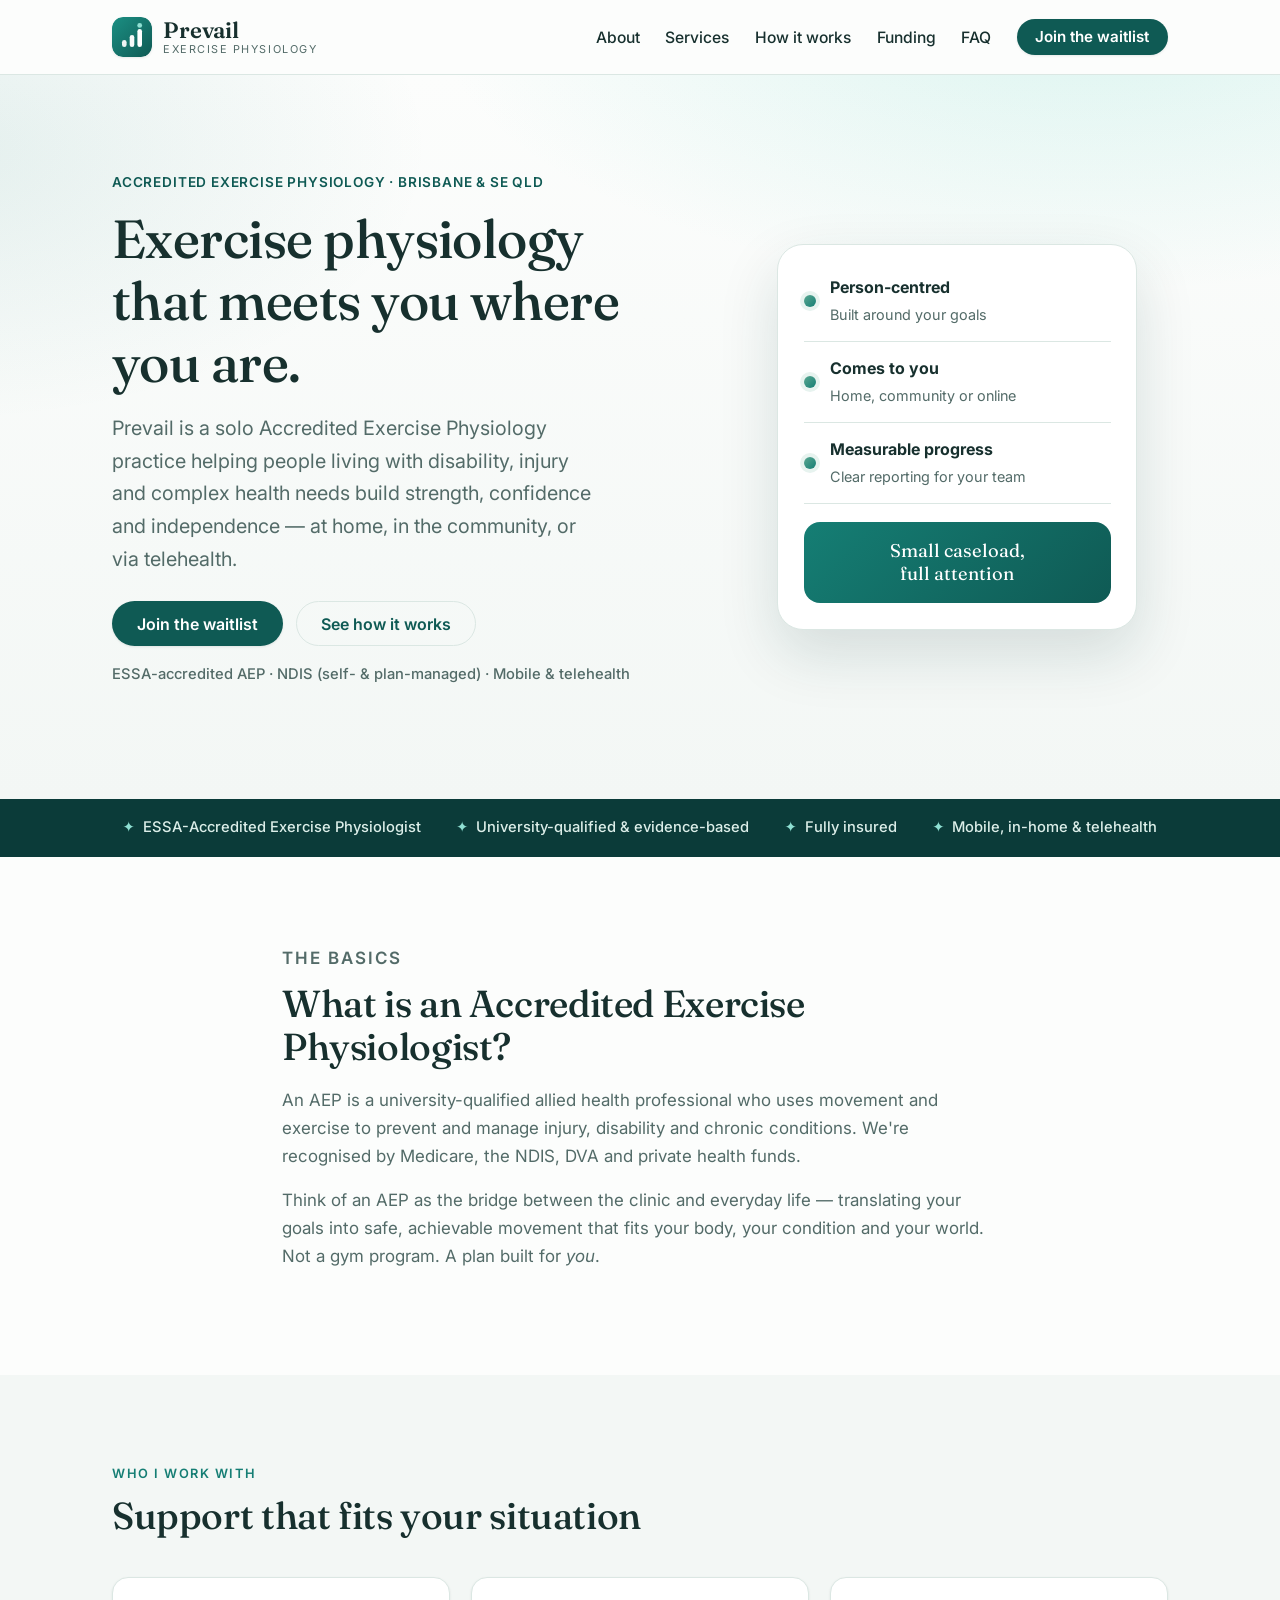
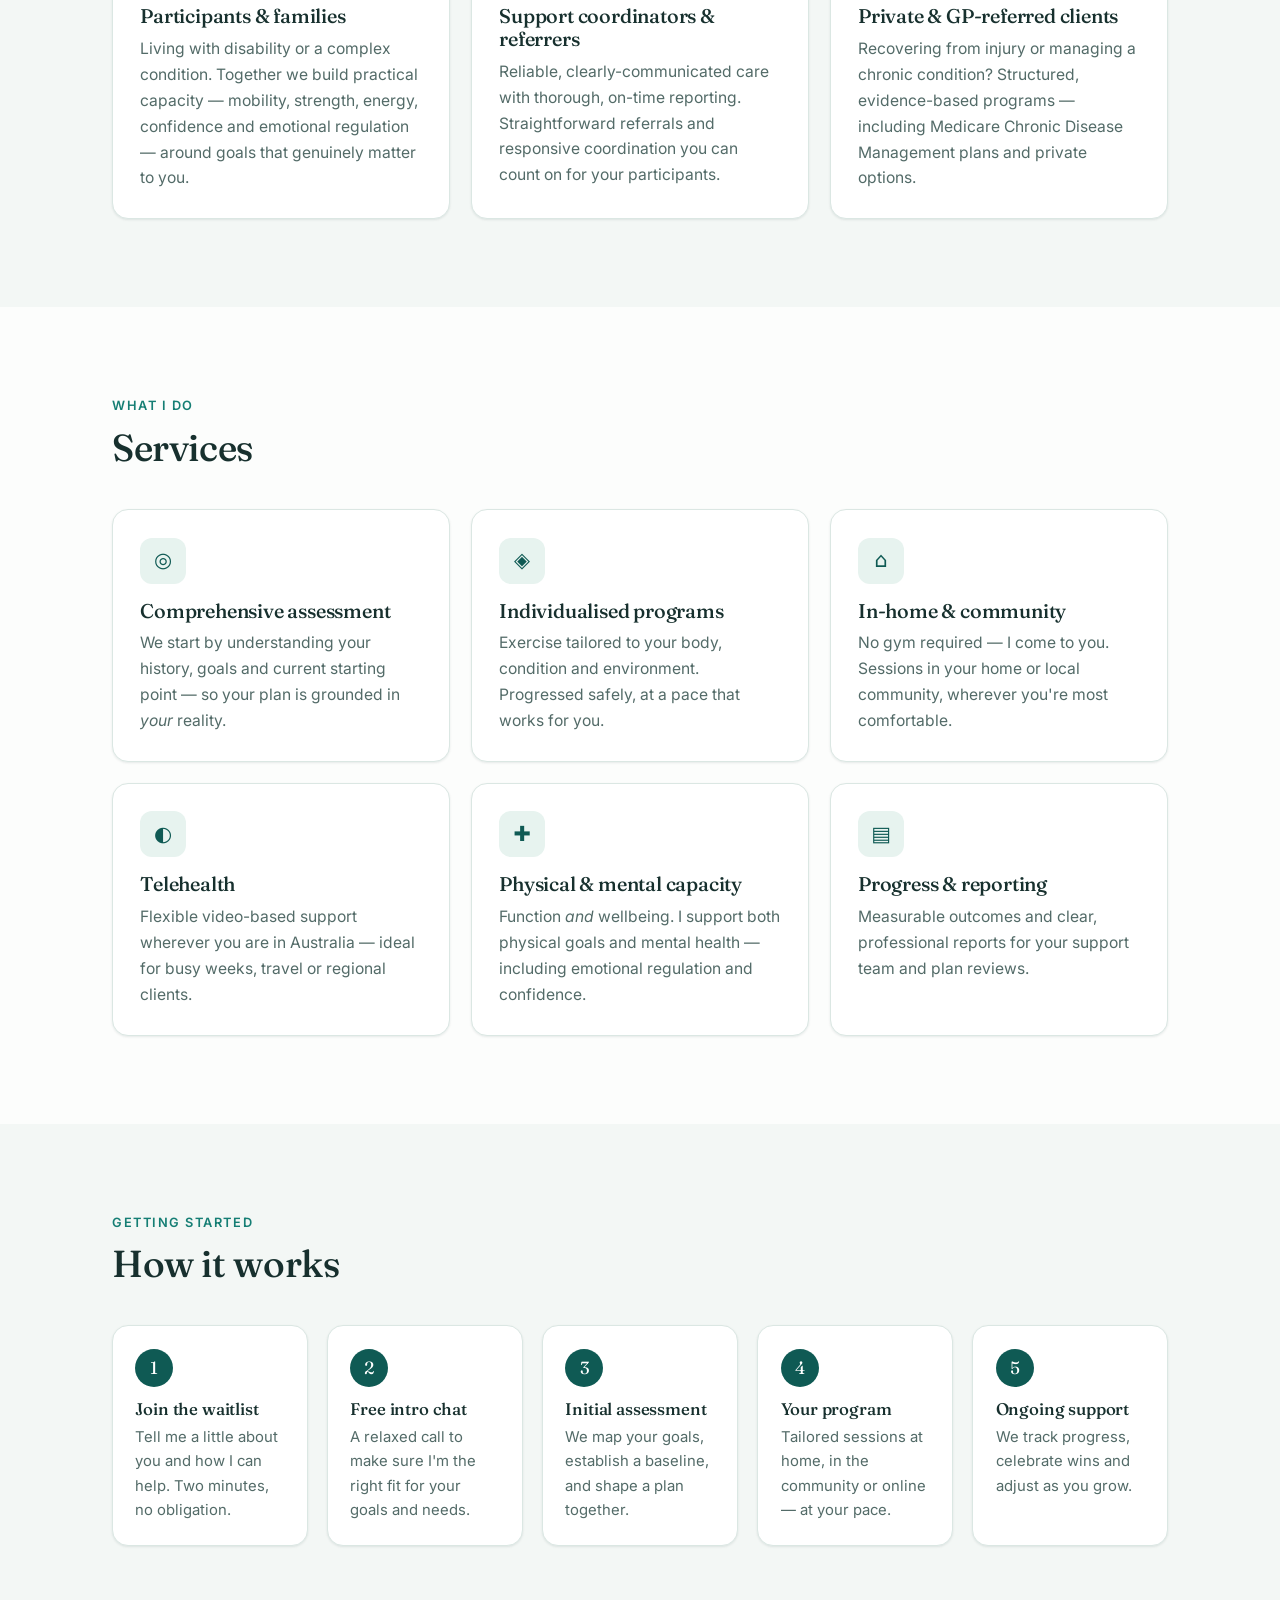
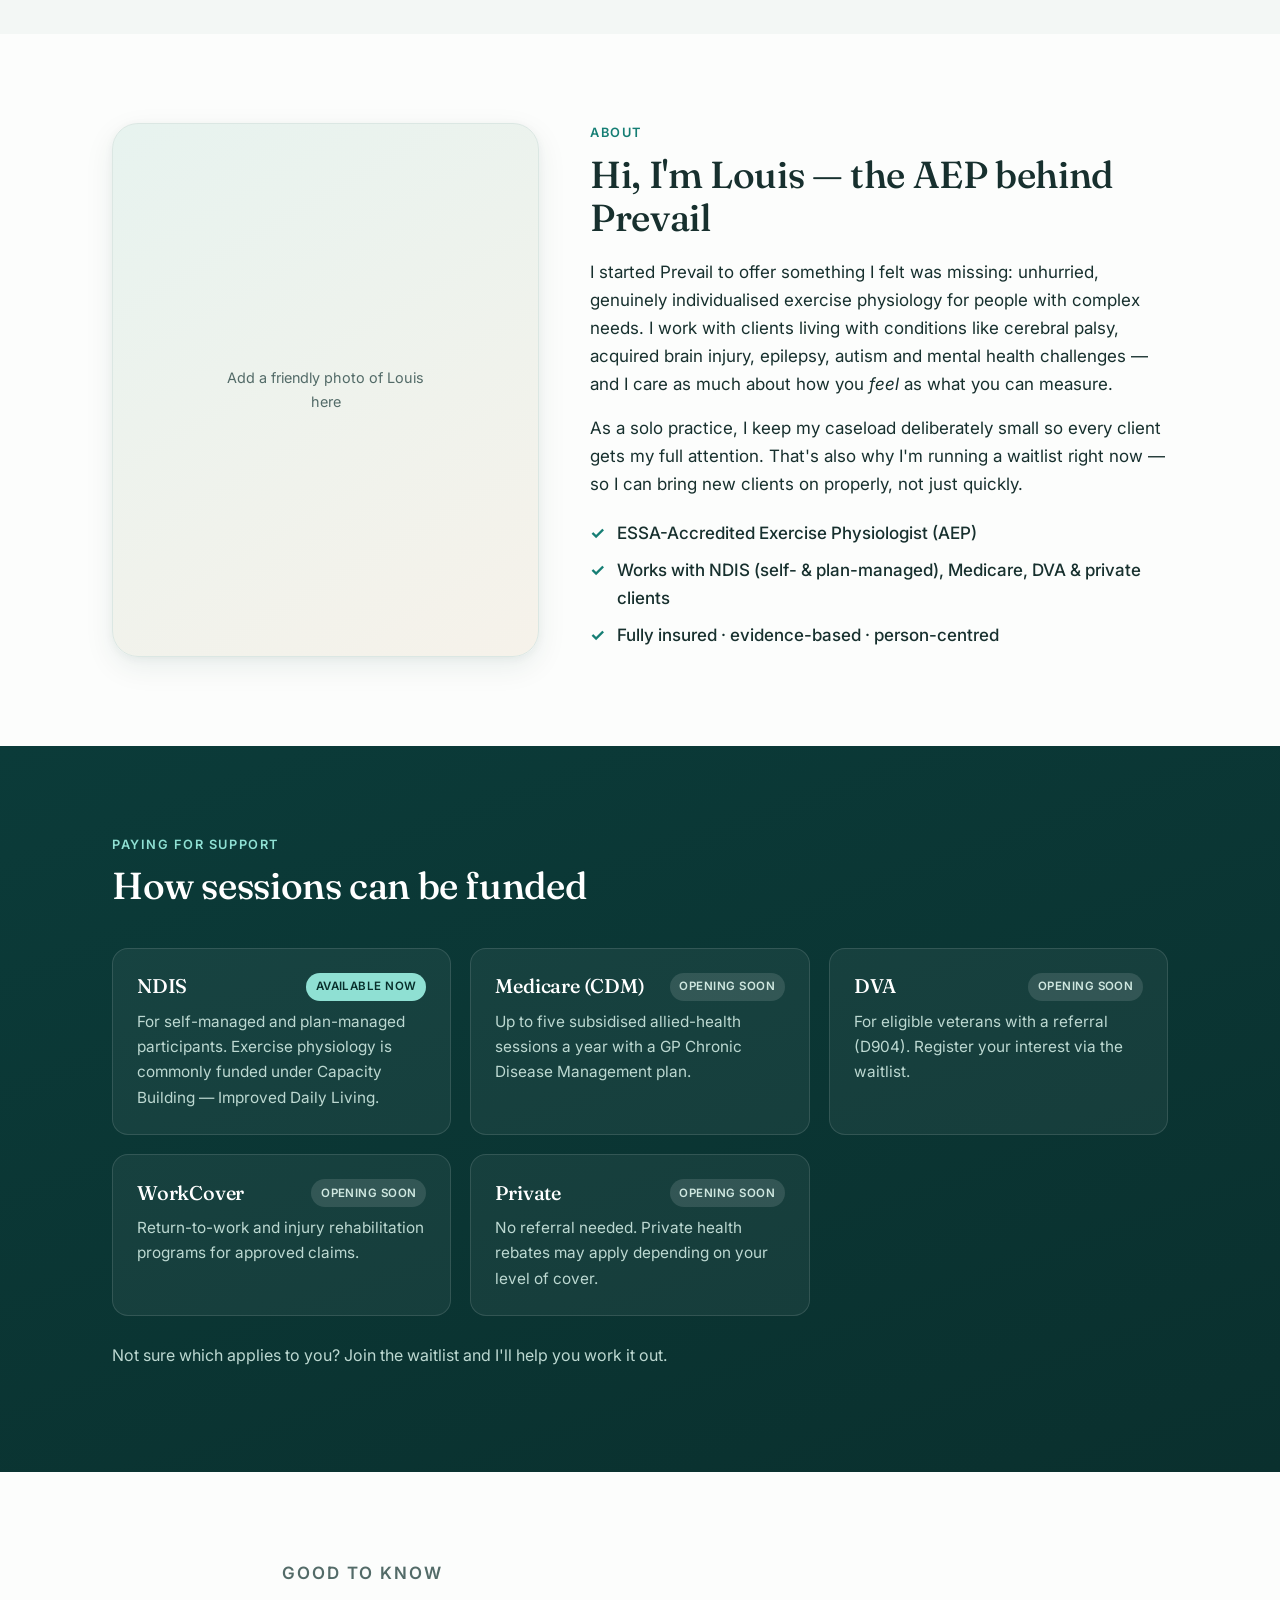
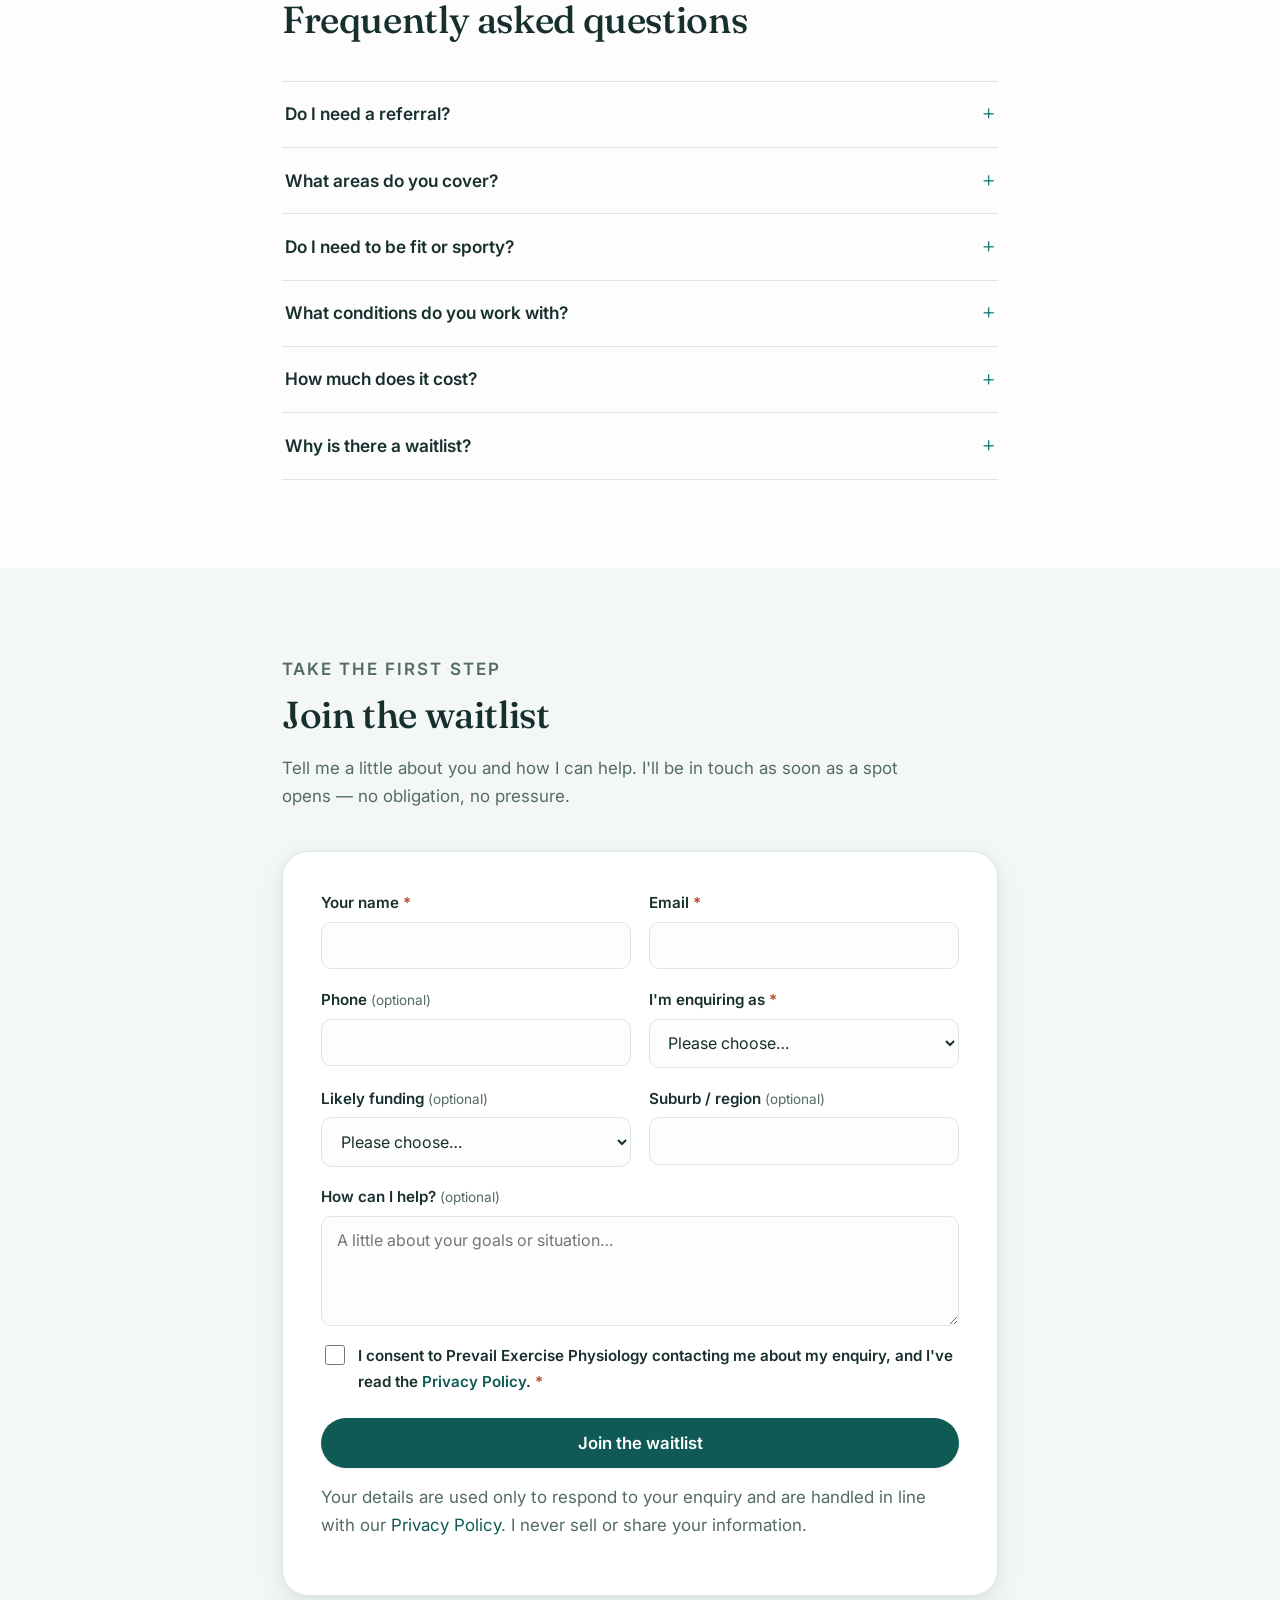
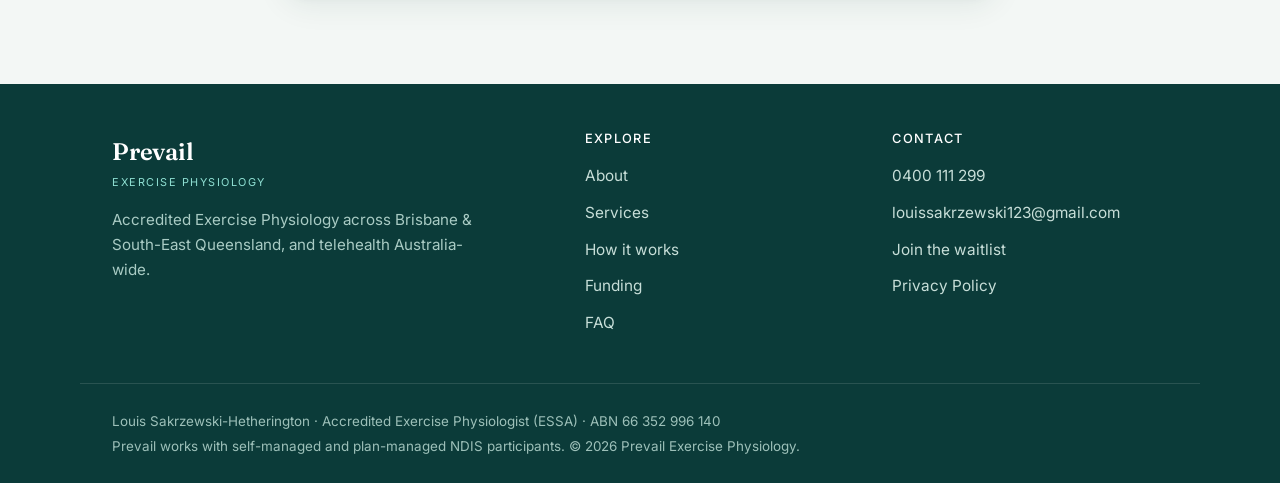
==== index.html @ d8b6d2f9 "Connect waitlist form to Web3Forms Replaces the placeholder access key so waitlist submissions actua" ====
<!DOCTYPE html>
<html lang="en-AU">
<head>
  <meta charset="UTF-8" />
  <meta name="viewport" content="width=device-width, initial-scale=1.0" />
  <title>Prevail Exercise Physiology | Accredited Exercise Physiologist — Brisbane &amp; SE QLD</title>
  <meta name="description" content="Mobile, in-home and telehealth exercise physiology for people living with disability, injury and complex health needs. NDIS, Medicare, DVA and private. Now taking waitlist enquiries." />
  <meta name="theme-color" content="#0f5a54" />
  <link rel="canonical" href="https://prevailep.com.au/" />

  <!-- Open Graph / social sharing -->
  <meta property="og:type" content="website" />
  <meta property="og:title" content="Prevail Exercise Physiology" />
  <meta property="og:description" content="Exercise physiology that meets you where you are — at home, in the community or via telehealth. Now taking waitlist enquiries." />
  <meta property="og:url" content="https://prevailep.com.au/" />
  <meta property="og:image" content="https://prevailep.com.au/og-image.png" />
  <meta property="og:image:width" content="1200" />
  <meta property="og:image:height" content="630" />
  <meta name="twitter:card" content="summary_large_image" />

  <!-- Favicons -->
  <link rel="icon" href="favicon.svg" type="image/svg+xml" />
  <link rel="apple-touch-icon" href="apple-touch-icon.png" />

  <!-- Fonts -->
  <link rel="preconnect" href="https://fonts.googleapis.com" />
  <link rel="preconnect" href="https://fonts.gstatic.com" crossorigin />
  <link href="https://fonts.googleapis.com/css2?family=Fraunces:opsz,wght@9..144,400;9..144,500;9..144,600&family=Inter:wght@400;500;600;700&display=swap" rel="stylesheet" />

  <link rel="stylesheet" href="styles.css" />

  <!-- Structured data: local business -->
  <script type="application/ld+json">
  {
    "@context": "https://schema.org",
    "@type": "MedicalBusiness",
    "name": "Prevail Exercise Physiology",
    "description": "Accredited Exercise Physiology for people living with disability, injury and complex health needs. Mobile, in-home and telehealth across Brisbane and South-East Queensland.",
    "url": "https://prevailep.com.au",
    "telephone": "+61400111299",
    "email": "louissakrzewski123@gmail.com",
    "areaServed": "Brisbane and South-East Queensland, and telehealth Australia-wide",
    "medicalSpecialty": "Physiotherapy",
    "priceRange": "$$"
  }
  </script>
</head>
<body>
  <a class="skip-link" href="#main">Skip to content</a>

  <!-- ===================== HEADER ===================== -->
  <header class="site-header" id="top">
    <div class="container header-inner">
      <a class="brand" href="#top" aria-label="Prevail Exercise Physiology — home">
        <span class="brand-mark" aria-hidden="true">
          <svg viewBox="0 0 40 40" width="40" height="40" role="img">
            <rect width="40" height="40" rx="11" fill="url(#pg)"></rect>
            <defs>
              <linearGradient id="pg" x1="0" y1="0" x2="40" y2="40" gradientUnits="userSpaceOnUse">
                <stop stop-color="#1b8f83"></stop>
                <stop offset="1" stop-color="#0f5a54"></stop>
              </linearGradient>
            </defs>
            <rect x="10" y="23" width="4.6" height="7" rx="2.3" fill="#fff" opacity="0.92"></rect>
            <rect x="17.7" y="18" width="4.6" height="12" rx="2.3" fill="#fff" opacity="0.96"></rect>
            <rect x="25.4" y="12" width="4.6" height="18" rx="2.3" fill="#fff"></rect>
            <circle cx="27.7" cy="8.4" r="2.4" fill="#8fe0d3"></circle>
          </svg>
        </span>
        <span class="brand-text">
          <span class="brand-name">Prevail</span>
          <span class="brand-sub">Exercise Physiology</span>
        </span>
      </a>

      <nav class="main-nav" aria-label="Primary">
        <button class="nav-toggle" aria-expanded="false" aria-controls="nav-list" aria-label="Open menu">
          <span class="nav-toggle-bar"></span>
          <span class="nav-toggle-bar"></span>
          <span class="nav-toggle-bar"></span>
        </button>
        <ul class="nav-list" id="nav-list">
          <li><a href="#about">About</a></li>
          <li><a href="#services">Services</a></li>
          <li><a href="#how">How it works</a></li>
          <li><a href="#funding">Funding</a></li>
          <li><a href="#faq">FAQ</a></li>
          <li><a class="btn btn-primary btn-sm" href="#waitlist">Join the waitlist</a></li>
        </ul>
      </nav>
    </div>
  </header>

  <main id="main">

    <!-- ===================== HERO ===================== -->
    <section class="hero">
      <div class="container hero-inner">
        <div class="hero-copy">
          <p class="eyebrow">Accredited Exercise Physiology · Brisbane &amp; SE QLD</p>
          <h1>Exercise physiology that meets you where you are.</h1>
          <p class="lead">Prevail is a solo Accredited Exercise Physiology practice helping people living with disability, injury and complex health needs build strength, confidence and independence — at home, in the community, or via telehealth.</p>
          <div class="hero-actions">
            <a class="btn btn-primary" href="#waitlist">Join the waitlist</a>
            <a class="btn btn-ghost" href="#how">See how it works</a>
          </div>
          <p class="hero-trust">ESSA-accredited AEP · NDIS (self- &amp; plan-managed) · Mobile &amp; telehealth</p>
        </div>
        <div class="hero-panel" aria-hidden="true">
          <div class="hero-card">
            <div class="hero-card-row">
              <span class="dot"></span>
              <div>
                <strong>Person-centred</strong>
                <span>Built around your goals</span>
              </div>
            </div>
            <div class="hero-card-row">
              <span class="dot"></span>
              <div>
                <strong>Comes to you</strong>
                <span>Home, community or online</span>
              </div>
            </div>
            <div class="hero-card-row">
              <span class="dot"></span>
              <div>
                <strong>Measurable progress</strong>
                <span>Clear reporting for your team</span>
              </div>
            </div>
            <div class="hero-card-figure">
              <span>Small caseload,<br />full attention</span>
            </div>
          </div>
        </div>
      </div>
    </section>

    <!-- ===================== TRUST BAR ===================== -->
    <section class="trustbar" aria-label="Why clients trust Prevail">
      <div class="container trustbar-inner">
        <div class="trust-item"><span class="trust-ico">✦</span> ESSA-Accredited Exercise Physiologist</div>
        <div class="trust-item"><span class="trust-ico">✦</span> University-qualified &amp; evidence-based</div>
        <div class="trust-item"><span class="trust-ico">✦</span> Fully insured</div>
        <div class="trust-item"><span class="trust-ico">✦</span> Mobile, in-home &amp; telehealth</div>
      </div>
    </section>

    <!-- ===================== WHAT IS EP ===================== -->
    <section class="section" id="what">
      <div class="container narrow">
        <p class="section-eyebrow">The basics</p>
        <h2>What is an Accredited Exercise Physiologist?</h2>
        <p>An AEP is a university-qualified allied health professional who uses movement and exercise to prevent and manage injury, disability and chronic conditions. We're recognised by Medicare, the NDIS, DVA and private health funds.</p>
        <p>Think of an AEP as the bridge between the clinic and everyday life — translating your goals into safe, achievable movement that fits your body, your condition and your world. Not a gym program. A plan built for <em>you</em>.</p>
      </div>
    </section>

    <!-- ===================== WHO WE HELP ===================== -->
    <section class="section section-tint" id="who">
      <div class="container">
        <div class="section-head">
          <p class="section-eyebrow">Who I work with</p>
          <h2>Support that fits your situation</h2>
        </div>
        <div class="cards-3">
          <article class="card">
            <h3>Participants &amp; families</h3>
            <p>Living with disability or a complex condition. Together we build practical capacity — mobility, strength, energy, confidence and emotional regulation — around goals that genuinely matter to you.</p>
          </article>
          <article class="card">
            <h3>Support coordinators &amp; referrers</h3>
            <p>Reliable, clearly-communicated care with thorough, on-time reporting. Straightforward referrals and responsive coordination you can count on for your participants.</p>
          </article>
          <article class="card">
            <h3>Private &amp; GP-referred clients</h3>
            <p>Recovering from injury or managing a chronic condition? Structured, evidence-based programs — including Medicare Chronic Disease Management plans and private options.</p>
          </article>
        </div>
      </div>
    </section>

    <!-- ===================== SERVICES ===================== -->
    <section class="section" id="services">
      <div class="container">
        <div class="section-head">
          <p class="section-eyebrow">What I do</p>
          <h2>Services</h2>
        </div>
        <div class="cards-3 services">
          <article class="card">
            <span class="card-ico" aria-hidden="true">◎</span>
            <h3>Comprehensive assessment</h3>
            <p>We start by understanding your history, goals and current starting point — so your plan is grounded in <em>your</em> reality.</p>
          </article>
          <article class="card">
            <span class="card-ico" aria-hidden="true">◈</span>
            <h3>Individualised programs</h3>
            <p>Exercise tailored to your body, condition and environment. Progressed safely, at a pace that works for you.</p>
          </article>
          <article class="card">
            <span class="card-ico" aria-hidden="true">⌂</span>
            <h3>In-home &amp; community</h3>
            <p>No gym required — I come to you. Sessions in your home or local community, wherever you're most comfortable.</p>
          </article>
          <article class="card">
            <span class="card-ico" aria-hidden="true">◐</span>
            <h3>Telehealth</h3>
            <p>Flexible video-based support wherever you are in Australia — ideal for busy weeks, travel or regional clients.</p>
          </article>
          <article class="card">
            <span class="card-ico" aria-hidden="true">✚</span>
            <h3>Physical &amp; mental capacity</h3>
            <p>Function <em>and</em> wellbeing. I support both physical goals and mental health — including emotional regulation and confidence.</p>
          </article>
          <article class="card">
            <span class="card-ico" aria-hidden="true">▤</span>
            <h3>Progress &amp; reporting</h3>
            <p>Measurable outcomes and clear, professional reports for your support team and plan reviews.</p>
          </article>
        </div>
      </div>
    </section>

    <!-- ===================== HOW IT WORKS ===================== -->
    <section class="section section-tint" id="how">
      <div class="container">
        <div class="section-head">
          <p class="section-eyebrow">Getting started</p>
          <h2>How it works</h2>
        </div>
        <ol class="steps">
          <li class="step">
            <span class="step-num">1</span>
            <h3>Join the waitlist</h3>
            <p>Tell me a little about you and how I can help. Two minutes, no obligation.</p>
          </li>
          <li class="step">
            <span class="step-num">2</span>
            <h3>Free intro chat</h3>
            <p>A relaxed call to make sure I'm the right fit for your goals and needs.</p>
          </li>
          <li class="step">
            <span class="step-num">3</span>
            <h3>Initial assessment</h3>
            <p>We map your goals, establish a baseline, and shape a plan together.</p>
          </li>
          <li class="step">
            <span class="step-num">4</span>
            <h3>Your program</h3>
            <p>Tailored sessions at home, in the community or online — at your pace.</p>
          </li>
          <li class="step">
            <span class="step-num">5</span>
            <h3>Ongoing support</h3>
            <p>We track progress, celebrate wins and adjust as you grow.</p>
          </li>
        </ol>
      </div>
    </section>

    <!-- ===================== ABOUT ===================== -->
    <section class="section" id="about">
      <div class="container about-grid">
        <div class="about-media" aria-hidden="true">
          <div class="about-photo">
            <span class="about-photo-note">Add a friendly photo of Louis here</span>
          </div>
        </div>
        <div class="about-copy">
          <p class="section-eyebrow">About</p>
          <h2>Hi, I'm Louis — the AEP behind Prevail</h2>
          <p>I started Prevail to offer something I felt was missing: unhurried, genuinely individualised exercise physiology for people with complex needs. I work with clients living with conditions like cerebral palsy, acquired brain injury, epilepsy, autism and mental health challenges — and I care as much about how you <em>feel</em> as what you can measure.</p>
          <p>As a solo practice, I keep my caseload deliberately small so every client gets my full attention. That's also why I'm running a waitlist right now — so I can bring new clients on properly, not just quickly.</p>
          <ul class="creds">
            <li>ESSA-Accredited Exercise Physiologist (AEP)</li>
            <li>Works with NDIS (self- &amp; plan-managed), Medicare, DVA &amp; private clients</li>
            <li>Fully insured · evidence-based · person-centred</li>
          </ul>
        </div>
      </div>
    </section>

    <!-- ===================== FUNDING ===================== -->
    <section class="section section-deep" id="funding">
      <div class="container">
        <div class="section-head">
          <p class="section-eyebrow light">Paying for support</p>
          <h2>How sessions can be funded</h2>
        </div>
        <div class="funding-grid">
          <div class="fund">
            <div class="fund-top"><h3>NDIS</h3><span class="pill pill-live">Available now</span></div>
            <p>For self-managed and plan-managed participants. Exercise physiology is commonly funded under Capacity Building — Improved Daily Living.</p>
          </div>
          <div class="fund">
            <div class="fund-top"><h3>Medicare (CDM)</h3><span class="pill">Opening soon</span></div>
            <p>Up to five subsidised allied-health sessions a year with a GP Chronic Disease Management plan.</p>
          </div>
          <div class="fund">
            <div class="fund-top"><h3>DVA</h3><span class="pill">Opening soon</span></div>
            <p>For eligible veterans with a referral (D904). Register your interest via the waitlist.</p>
          </div>
          <div class="fund">
            <div class="fund-top"><h3>WorkCover</h3><span class="pill">Opening soon</span></div>
            <p>Return-to-work and injury rehabilitation programs for approved claims.</p>
          </div>
          <div class="fund">
            <div class="fund-top"><h3>Private</h3><span class="pill">Opening soon</span></div>
            <p>No referral needed. Private health rebates may apply depending on your level of cover.</p>
          </div>
        </div>
        <p class="funding-note">Not sure which applies to you? Join the waitlist and I'll help you work it out.</p>
      </div>
    </section>

    <!-- ===================== FAQ ===================== -->
    <section class="section" id="faq">
      <div class="container narrow">
        <div class="section-head">
          <p class="section-eyebrow">Good to know</p>
          <h2>Frequently asked questions</h2>
        </div>
        <div class="faq">
          <details>
            <summary>Do I need a referral?</summary>
            <div class="faq-body"><p>Not for NDIS or private sessions — you can reach out directly. For a Medicare CDM plan you'll need a referral from your GP, and DVA requires a referral (D904).</p></div>
          </details>
          <details>
            <summary>What areas do you cover?</summary>
            <div class="faq-body"><p>In-home and community sessions across Brisbane and South-East Queensland, plus telehealth for clients anywhere in Australia.</p></div>
          </details>
          <details>
            <summary>Do I need to be fit or sporty?</summary>
            <div class="faq-body"><p>Not at all. Programs start exactly where you are — many clients are completely new to structured exercise, and that's welcome.</p></div>
          </details>
          <details>
            <summary>What conditions do you work with?</summary>
            <div class="faq-body"><p>A wide range, including neurological and developmental conditions, brain injury, chronic pain and disease, and mental health. If you're unsure whether I can help, just ask.</p></div>
          </details>
          <details>
            <summary>How much does it cost?</summary>
            <div class="faq-body"><p>NDIS sessions are charged within the current NDIS price limits. Private, Medicare and DVA fees are provided on enquiry — I'll always be upfront about costs before we begin.</p></div>
          </details>
          <details>
            <summary>Why is there a waitlist?</summary>
            <div class="faq-body"><p>As a solo practice I keep numbers low to protect the quality of care. The waitlist lets me onboard new clients thoughtfully. Join it and I'll be in touch as soon as a spot opens.</p></div>
          </details>
        </div>
      </div>
    </section>

    <!-- ===================== WAITLIST ===================== -->
    <section class="section section-tint" id="waitlist">
      <div class="container narrow">
        <div class="section-head">
          <p class="section-eyebrow">Take the first step</p>
          <h2>Join the waitlist</h2>
          <p class="section-intro">Tell me a little about you and how I can help. I'll be in touch as soon as a spot opens — no obligation, no pressure.</p>
        </div>

        <form id="waitlist-form" class="waitlist-form" novalidate>
          <!-- Web3Forms config -->
          <input type="hidden" name="access_key" value="18d2da56-0898-432a-a40b-cee9866d1ed1" />
          <input type="hidden" name="subject" value="New Prevail waitlist enquiry" />
          <input type="hidden" name="from_name" value="Prevail EP Website" />
          <!-- Honeypot spam trap (leave empty) -->
          <input type="checkbox" name="botcheck" class="visually-hidden" style="display:none" tabindex="-1" autocomplete="off" />

          <div class="field-row">
            <div class="field">
              <label for="wf-name">Your name <span class="req">*</span></label>
              <input id="wf-name" name="name" type="text" autocomplete="name" required />
            </div>
            <div class="field">
              <label for="wf-email">Email <span class="req">*</span></label>
              <input id="wf-email" name="email" type="email" autocomplete="email" required />
            </div>
          </div>

          <div class="field-row">
            <div class="field">
              <label for="wf-phone">Phone <span class="optional">(optional)</span></label>
              <input id="wf-phone" name="phone" type="tel" autocomplete="tel" inputmode="tel" />
            </div>
            <div class="field">
              <label for="wf-role">I'm enquiring as <span class="req">*</span></label>
              <select id="wf-role" name="enquiring_as" required>
                <option value="" selected disabled>Please choose…</option>
                <option>Participant / client</option>
                <option>Family member or carer</option>
                <option>Support coordinator or referrer</option>
                <option>GP or health professional</option>
                <option>Private client</option>
                <option>Other</option>
              </select>
            </div>
          </div>

          <div class="field-row">
            <div class="field">
              <label for="wf-funding">Likely funding <span class="optional">(optional)</span></label>
              <select id="wf-funding" name="funding">
                <option value="" selected disabled>Please choose…</option>
                <option>NDIS — self-managed</option>
                <option>NDIS — plan-managed</option>
                <option>Medicare (GP care plan)</option>
                <option>DVA</option>
                <option>WorkCover</option>
                <option>Private</option>
                <option>Not sure yet</option>
              </select>
            </div>
            <div class="field">
              <label for="wf-region">Suburb / region <span class="optional">(optional)</span></label>
              <input id="wf-region" name="region" type="text" autocomplete="address-level2" />
            </div>
          </div>

          <div class="field">
            <label for="wf-message">How can I help? <span class="optional">(optional)</span></label>
            <textarea id="wf-message" name="message" rows="4" placeholder="A little about your goals or situation…"></textarea>
          </div>

          <div class="field consent">
            <label class="checkbox">
              <input type="checkbox" id="wf-consent" name="consent" value="Yes" required />
              <span>I consent to Prevail Exercise Physiology contacting me about my enquiry, and I've read the <a href="privacy.html" target="_blank" rel="noopener">Privacy Policy</a>. <span class="req">*</span></span>
            </label>
          </div>

          <button type="submit" class="btn btn-primary btn-block" id="wf-submit">Join the waitlist</button>

          <p class="form-note">Your details are used only to respond to your enquiry and are handled in line with our <a href="privacy.html" target="_blank" rel="noopener">Privacy Policy</a>. I never sell or share your information.</p>

          <p class="form-status" id="wf-status" role="status" aria-live="polite"></p>
        </form>
      </div>
    </section>

  </main>

  <!-- ===================== FOOTER ===================== -->
  <footer class="site-footer">
    <div class="container footer-inner">
      <div class="footer-brand">
        <span class="brand-name">Prevail</span>
        <span class="brand-sub">Exercise Physiology</span>
        <p class="footer-tag">Accredited Exercise Physiology across Brisbane &amp; South-East Queensland, and telehealth Australia-wide.</p>
      </div>
      <div class="footer-col">
        <h4>Explore</h4>
        <ul>
          <li><a href="#about">About</a></li>
          <li><a href="#services">Services</a></li>
          <li><a href="#how">How it works</a></li>
          <li><a href="#funding">Funding</a></li>
          <li><a href="#faq">FAQ</a></li>
        </ul>
      </div>
      <div class="footer-col">
        <h4>Contact</h4>
        <ul>
          <li><a href="tel:+61400111299">0400 111 299</a></li>
          <li><a href="mailto:louissakrzewski123@gmail.com">louissakrzewski123@gmail.com</a></li>
          <li><a href="#waitlist">Join the waitlist</a></li>
          <li><a href="privacy.html">Privacy Policy</a></li>
        </ul>
      </div>
    </div>
    <div class="container footer-legal">
      <p>Louis Sakrzewski-Hetherington · Accredited Exercise Physiologist (ESSA) · ABN 66 352 996 140</p>
      <p>Prevail works with self-managed and plan-managed NDIS participants. &copy; <span id="year">2026</span> Prevail Exercise Physiology.</p>
    </div>
  </footer>

  <script src="script.js"></script>
</body>
</html>
---- styles.css ----
/* =====================================================================
   Prevail Exercise Physiology — styles.css
   Calm & trustworthy: soft teals/greens, warm neutrals, accessible.
   ===================================================================== */

:root {
  /* Brand */
  --brand:        #157e74;
  --brand-dark:   #0f5a54;
  --brand-deep:   #0b3b39;
  --brand-tint:   #e7f3ef;
  --sage:         #5aa791;
  --mint-glow:    #8fe0d3;

  /* Neutrals */
  --ink:          #17302e;
  --muted:        #536b68;
  --paper:        #fcfdfc;
  --paper-2:      #f3f7f5;
  --sand:         #f6f2ea;
  --line:         #dbe7e3;
  --white:        #ffffff;

  /* System */
  --radius:       16px;
  --radius-sm:    10px;
  --radius-lg:    26px;
  --shadow-sm:    0 1px 3px rgba(11,59,57,0.06), 0 1px 2px rgba(11,59,57,0.04);
  --shadow:       0 10px 30px rgba(11,59,57,0.08), 0 2px 8px rgba(11,59,57,0.05);
  --shadow-lg:    0 24px 60px rgba(11,59,57,0.14);
  --maxw:         1120px;
  --font-body:    "Inter", system-ui, -apple-system, "Segoe UI", Roboto, sans-serif;
  --font-head:    "Fraunces", Georgia, "Times New Roman", serif;
}

/* ---------- Reset / base ---------- */
*, *::before, *::after { box-sizing: border-box; }
html { scroll-behavior: smooth; -webkit-text-size-adjust: 100%; }
body {
  margin: 0;
  font-family: var(--font-body);
  color: var(--ink);
  background: var(--paper);
  line-height: 1.65;
  font-size: 17px;
  -webkit-font-smoothing: antialiased;
  text-rendering: optimizeLegibility;
}
img { max-width: 100%; display: block; }
a { color: var(--brand-dark); text-decoration: none; }
a:hover { text-decoration: underline; }

h1, h2, h3, h4 { font-family: var(--font-head); font-weight: 500; line-height: 1.15; color: var(--ink); margin: 0 0 .5em; letter-spacing: -0.01em; }
h1 { font-size: clamp(2.1rem, 5vw, 3.35rem); }
h2 { font-size: clamp(1.6rem, 3.4vw, 2.35rem); }
h3 { font-size: 1.24rem; }
p { margin: 0 0 1rem; }
em { font-style: italic; }

.container { width: 100%; max-width: var(--maxw); margin-inline: auto; padding-inline: clamp(1.1rem, 4vw, 2rem); }
.narrow { max-width: 780px; }

/* ---------- Accessibility helpers ---------- */
.skip-link {
  position: absolute; left: -999px; top: 0; z-index: 1000;
  background: var(--brand-deep); color: #fff; padding: .7rem 1.1rem; border-radius: 0 0 10px 0;
}
.skip-link:focus { left: 0; }
.visually-hidden { position: absolute !important; width: 1px; height: 1px; padding: 0; margin: -1px; overflow: hidden; clip: rect(0 0 0 0); white-space: nowrap; border: 0; }
:focus-visible { outline: 3px solid var(--brand); outline-offset: 3px; border-radius: 4px; }

/* ---------- Buttons ---------- */
.btn {
  display: inline-flex; align-items: center; justify-content: center; gap: .5rem;
  font-family: var(--font-body); font-weight: 600; font-size: 1rem;
  padding: .85rem 1.5rem; border-radius: 999px; border: 1.5px solid transparent;
  cursor: pointer; transition: transform .15s ease, box-shadow .2s ease, background .2s ease, color .2s ease;
  text-decoration: none; line-height: 1;
}
.btn:hover { text-decoration: none; transform: translateY(-1px); }
.btn-primary { background: var(--brand-dark); color: #fff; box-shadow: var(--shadow-sm); }
.btn-primary:hover { background: var(--brand-deep); box-shadow: var(--shadow); }
.btn-ghost { background: transparent; color: var(--brand-dark); border-color: var(--line); }
.btn-ghost:hover { border-color: var(--brand); background: var(--white); }
.btn-sm { padding: .6rem 1.1rem; font-size: .95rem; }
.btn-block { width: 100%; padding-block: 1rem; font-size: 1.05rem; }

/* ---------- Header ---------- */
.site-header {
  position: sticky; top: 0; z-index: 100;
  background: rgba(252,253,252,0.86); backdrop-filter: saturate(160%) blur(12px);
  border-bottom: 1px solid var(--line);
}
.header-inner { display: flex; align-items: center; justify-content: space-between; min-height: 74px; gap: 1rem; }
.brand { display: inline-flex; align-items: center; gap: .7rem; }
.brand:hover { text-decoration: none; }
.brand-mark svg { display: block; border-radius: 11px; box-shadow: var(--shadow-sm); }
.brand-text { display: flex; flex-direction: column; line-height: 1; }
.brand-name { font-family: var(--font-head); font-size: 1.4rem; font-weight: 600; color: var(--ink); letter-spacing: -0.01em; }
.brand-sub { font-size: .68rem; letter-spacing: .14em; text-transform: uppercase; color: var(--muted); margin-top: 3px; }

.main-nav { display: flex; align-items: center; }
.nav-list { list-style: none; display: flex; align-items: center; gap: 1.6rem; margin: 0; padding: 0; }
.nav-list a:not(.btn) { color: var(--ink); font-weight: 500; font-size: .98rem; }
.nav-list a:not(.btn):hover { color: var(--brand-dark); text-decoration: none; }

.nav-toggle { display: none; background: none; border: 0; width: 44px; height: 44px; cursor: pointer; padding: 10px; }
.nav-toggle-bar { display: block; height: 2.5px; background: var(--ink); border-radius: 2px; margin: 5px 0; transition: transform .25s ease, opacity .2s ease; }

/* ---------- Hero ---------- */
.hero {
  background:
    radial-gradient(1100px 480px at 85% -10%, rgba(143,224,211,0.30), transparent 60%),
    radial-gradient(900px 500px at -5% 10%, rgba(21,126,116,0.10), transparent 55%),
    linear-gradient(180deg, var(--paper) 0%, var(--paper-2) 100%);
  padding-block: clamp(3rem, 8vw, 6rem);
  overflow: hidden;
}
.hero-inner { display: grid; grid-template-columns: 1.15fr .85fr; gap: clamp(2rem, 5vw, 4rem); align-items: center; }
.eyebrow { color: var(--brand-dark); font-weight: 600; font-size: .85rem; letter-spacing: .06em; text-transform: uppercase; margin-bottom: 1rem; }
.hero-copy h1 { margin-bottom: 1.1rem; }
.lead { font-size: clamp(1.05rem, 1.8vw, 1.24rem); color: var(--muted); max-width: 40ch; }
.hero-actions { display: flex; flex-wrap: wrap; gap: .8rem; margin: 1.6rem 0 1rem; }
.hero-trust { font-size: .92rem; color: var(--muted); font-weight: 500; }

.hero-panel { display: flex; justify-content: center; }
.hero-card {
  position: relative; background: var(--white); border: 1px solid var(--line);
  border-radius: var(--radius-lg); padding: 1.6rem; box-shadow: var(--shadow-lg);
  width: 100%; max-width: 360px;
}
.hero-card-row { display: flex; gap: .9rem; align-items: center; padding: .8rem 0; border-bottom: 1px solid var(--line); }
.hero-card-row:first-child { padding-top: .2rem; }
.hero-card-row .dot { flex: none; width: 12px; height: 12px; border-radius: 50%; background: linear-gradient(135deg, var(--sage), var(--brand)); box-shadow: 0 0 0 4px var(--brand-tint); }
.hero-card-row strong { display: block; font-size: 1rem; }
.hero-card-row span:last-child { color: var(--muted); font-size: .9rem; }
.hero-card-figure {
  margin-top: 1.1rem; background: linear-gradient(135deg, var(--brand), var(--brand-dark));
  color: #fff; border-radius: var(--radius); padding: 1.1rem 1.2rem; font-family: var(--font-head);
  font-size: 1.15rem; line-height: 1.25; text-align: center;
}

/* ---------- Trust bar ---------- */
.trustbar { background: var(--brand-deep); color: #dceee9; }
.trustbar-inner { display: flex; flex-wrap: wrap; justify-content: center; gap: 1rem 2.2rem; padding-block: 1.05rem; }
.trust-item { font-size: .92rem; font-weight: 500; display: inline-flex; align-items: center; gap: .5rem; }
.trust-ico { color: var(--mint-glow); }

/* ---------- Sections ---------- */
.section { padding-block: clamp(3rem, 7vw, 5.5rem); }
.section-tint { background: var(--paper-2); }
.section-head { max-width: 640px; margin-bottom: 2.5rem; }
.section-eyebrow { color: var(--brand); font-weight: 600; font-size: .8rem; letter-spacing: .12em; text-transform: uppercase; margin-bottom: .6rem; }
.section-eyebrow.light { color: var(--mint-glow); }
.section-intro { color: var(--muted); font-size: 1.08rem; }
.section .narrow p { color: var(--muted); font-size: 1.06rem; }
.section .narrow h2 { color: var(--ink); }

/* ---------- Cards (who / services) ---------- */
.cards-3 { display: grid; grid-template-columns: repeat(3, 1fr); gap: 1.3rem; }
.card {
  background: var(--white); border: 1px solid var(--line); border-radius: var(--radius);
  padding: 1.7rem; box-shadow: var(--shadow-sm); transition: transform .18s ease, box-shadow .22s ease, border-color .2s ease;
}
.card:hover { transform: translateY(-3px); box-shadow: var(--shadow); border-color: #cfe1db; }
.card h3 { margin-bottom: .5rem; }
.card p { color: var(--muted); margin: 0; font-size: .98rem; }
.card-ico {
  display: inline-flex; align-items: center; justify-content: center; width: 46px; height: 46px;
  border-radius: 12px; background: var(--brand-tint); color: var(--brand-dark); font-size: 1.3rem; margin-bottom: 1rem;
}

/* ---------- Steps ---------- */
.steps { list-style: none; counter-reset: step; margin: 0; padding: 0; display: grid; grid-template-columns: repeat(5, 1fr); gap: 1.2rem; }
.step { position: relative; background: var(--white); border: 1px solid var(--line); border-radius: var(--radius); padding: 1.4rem; box-shadow: var(--shadow-sm); }
.step-num {
  display: inline-flex; align-items: center; justify-content: center; width: 38px; height: 38px; border-radius: 50%;
  background: var(--brand-dark); color: #fff; font-family: var(--font-head); font-size: 1.1rem; margin-bottom: .8rem;
}
.step h3 { font-size: 1.05rem; margin-bottom: .35rem; }
.step p { color: var(--muted); font-size: .93rem; margin: 0; }

/* ---------- About ---------- */
.about-grid { display: grid; grid-template-columns: .85fr 1.15fr; gap: clamp(1.6rem, 4vw, 3.2rem); align-items: center; }
.about-photo {
  aspect-ratio: 4 / 5; border-radius: var(--radius-lg); border: 1px solid var(--line);
  background: linear-gradient(150deg, var(--brand-tint), var(--sand));
  display: flex; align-items: center; justify-content: center; box-shadow: var(--shadow);
}
.about-photo-note { color: var(--muted); font-size: .9rem; text-align: center; padding: 1rem; max-width: 60%; }
.about-copy .creds { list-style: none; margin: 1.3rem 0 0; padding: 0; }
.about-copy .creds li { position: relative; padding-left: 1.7rem; margin-bottom: .55rem; color: var(--ink); font-weight: 500; }
.about-copy .creds li::before { content: "✓"; position: absolute; left: 0; color: var(--brand); font-weight: 700; }

/* ---------- Funding (deep section) ---------- */
.section-deep { background: linear-gradient(160deg, var(--brand-deep), #0a302e); color: #d9ece7; }
.section-deep h2, .section-deep h3 { color: #fff; }
.funding-grid { display: grid; grid-template-columns: repeat(3, 1fr); gap: 1.2rem; }
.fund { background: rgba(255,255,255,0.05); border: 1px solid rgba(255,255,255,0.12); border-radius: var(--radius); padding: 1.5rem; }
.fund-top { display: flex; align-items: center; justify-content: space-between; gap: .5rem; margin-bottom: .5rem; }
.fund h3 { margin: 0; }
.fund p { color: #bcd8d1; font-size: .96rem; margin: 0; }
.pill { font-size: .72rem; font-weight: 600; letter-spacing: .04em; text-transform: uppercase; padding: .28rem .6rem; border-radius: 999px; background: rgba(255,255,255,0.12); color: #cfe7e0; white-space: nowrap; }
.pill-live { background: var(--mint-glow); color: #08302c; }
.funding-note { margin-top: 1.6rem; color: #bcd8d1; font-size: 1rem; }

/* ---------- FAQ ---------- */
.faq { border-top: 1px solid var(--line); }
.faq details { border-bottom: 1px solid var(--line); }
.faq summary {
  cursor: pointer; list-style: none; padding: 1.15rem .2rem; font-weight: 600; font-size: 1.08rem;
  display: flex; align-items: center; justify-content: space-between; gap: 1rem; color: var(--ink);
}
.faq summary::-webkit-details-marker { display: none; }
.faq summary::after { content: "+"; font-family: var(--font-head); font-size: 1.5rem; color: var(--brand); transition: transform .2s ease; line-height: 1; }
.faq details[open] summary::after { transform: rotate(45deg); }
.faq-body { padding: 0 .2rem 1.2rem; }
.faq-body p { color: var(--muted); margin: 0; }

/* ---------- Waitlist form ---------- */
.waitlist-form {
  background: var(--white); border: 1px solid var(--line); border-radius: var(--radius-lg);
  padding: clamp(1.4rem, 4vw, 2.4rem); box-shadow: var(--shadow);
}
.field-row { display: grid; grid-template-columns: 1fr 1fr; gap: 1.1rem; }
.field { margin-bottom: 1.1rem; display: flex; flex-direction: column; }
.field label { font-weight: 600; font-size: .95rem; margin-bottom: .4rem; color: var(--ink); }
.req { color: #b4462f; }
.optional { color: var(--muted); font-weight: 400; font-size: .85rem; }
.field input, .field select, .field textarea {
  font-family: var(--font-body); font-size: 1rem; color: var(--ink);
  padding: .8rem .9rem; border: 1.5px solid var(--line); border-radius: var(--radius-sm);
  background: var(--paper); transition: border-color .16s ease, box-shadow .16s ease; width: 100%;
}
.field input:focus, .field select:focus, .field textarea:focus {
  outline: none; border-color: var(--brand); box-shadow: 0 0 0 4px var(--brand-tint);
}
.field textarea { resize: vertical; min-height: 110px; }
.field.consent { margin-top: .3rem; }
.checkbox { display: flex; align-items: flex-start; gap: .6rem; font-weight: 400; font-size: .96rem; color: var(--muted); cursor: pointer; }
.checkbox input { width: 20px; height: 20px; margin-top: 2px; accent-color: var(--brand-dark); flex: none; }
.form-note { font-size: .85rem; color: var(--muted); margin: 1rem 0 0; }
.form-status { margin-top: 1rem; font-weight: 600; padding: 0; }
.form-status.success { color: var(--brand-dark); background: var(--brand-tint); padding: .9rem 1rem; border-radius: var(--radius-sm); }
.form-status.error { color: #922; background: #fdecea; padding: .9rem 1rem; border-radius: var(--radius-sm); }
.field.invalid input, .field.invalid select { border-color: #c0553c; box-shadow: 0 0 0 4px #fbe7e2; }

/* ---------- Footer ---------- */
.site-footer { background: var(--brand-deep); color: #c7ded8; padding-top: 3rem; }
.footer-inner { display: grid; grid-template-columns: 1.6fr 1fr 1fr; gap: 2rem; padding-bottom: 2.4rem; }
.site-footer .brand-name { color: #fff; font-size: 1.5rem; }
.site-footer .brand-sub { color: var(--mint-glow); display: block; letter-spacing: .14em; font-size: .68rem; text-transform: uppercase; margin-top: 3px; }
.footer-tag { margin-top: .9rem; color: #a9cbc4; font-size: .95rem; max-width: 38ch; }
.footer-col h4 { color: #fff; font-family: var(--font-body); font-size: .8rem; letter-spacing: .1em; text-transform: uppercase; margin-bottom: .9rem; }
.footer-col ul { list-style: none; margin: 0; padding: 0; }
.footer-col li { margin-bottom: .55rem; }
.footer-col a { color: #c7ded8; font-size: .96rem; }
.footer-col a:hover { color: #fff; }
.footer-legal { border-top: 1px solid rgba(255,255,255,0.12); padding-block: 1.4rem; }
.footer-legal p { margin: .2rem 0; font-size: .84rem; color: #9dc0b9; }

/* ---------- Responsive ---------- */
@media (max-width: 900px) {
  .hero-inner { grid-template-columns: 1fr; }
  .hero-panel { justify-content: flex-start; }
  .about-grid { grid-template-columns: 1fr; }
  .cards-3, .funding-grid { grid-template-columns: repeat(2, 1fr); }
  .steps { grid-template-columns: repeat(2, 1fr); }
  .footer-inner { grid-template-columns: 1fr 1fr; }
  .footer-brand { grid-column: 1 / -1; }
}

@media (max-width: 640px) {
  body { font-size: 16px; }
  .nav-toggle { display: block; }
  .nav-list {
    position: absolute; top: 74px; left: 0; right: 0; flex-direction: column; align-items: stretch;
    gap: 0; background: var(--white); border-bottom: 1px solid var(--line); box-shadow: var(--shadow);
    padding: .5rem 1.1rem 1.2rem; display: none;
  }
  .nav-list.open { display: flex; }
  .nav-list li { border-bottom: 1px solid var(--line); }
  .nav-list li:last-child { border-bottom: 0; padding-top: .8rem; }
  .nav-list a:not(.btn) { display: block; padding: .9rem .2rem; }
  .nav-list .btn { width: 100%; }
  .cards-3, .funding-grid, .steps, .field-row { grid-template-columns: 1fr; }
  .footer-inner { grid-template-columns: 1fr; }
  .hero-actions .btn { flex: 1 1 auto; }
}

/* ---------- Motion preferences ---------- */
@media (prefers-reduced-motion: reduce) {
  html { scroll-behavior: auto; }
  *, *::before, *::after { animation-duration: .001ms !important; transition-duration: .001ms !important; }
}
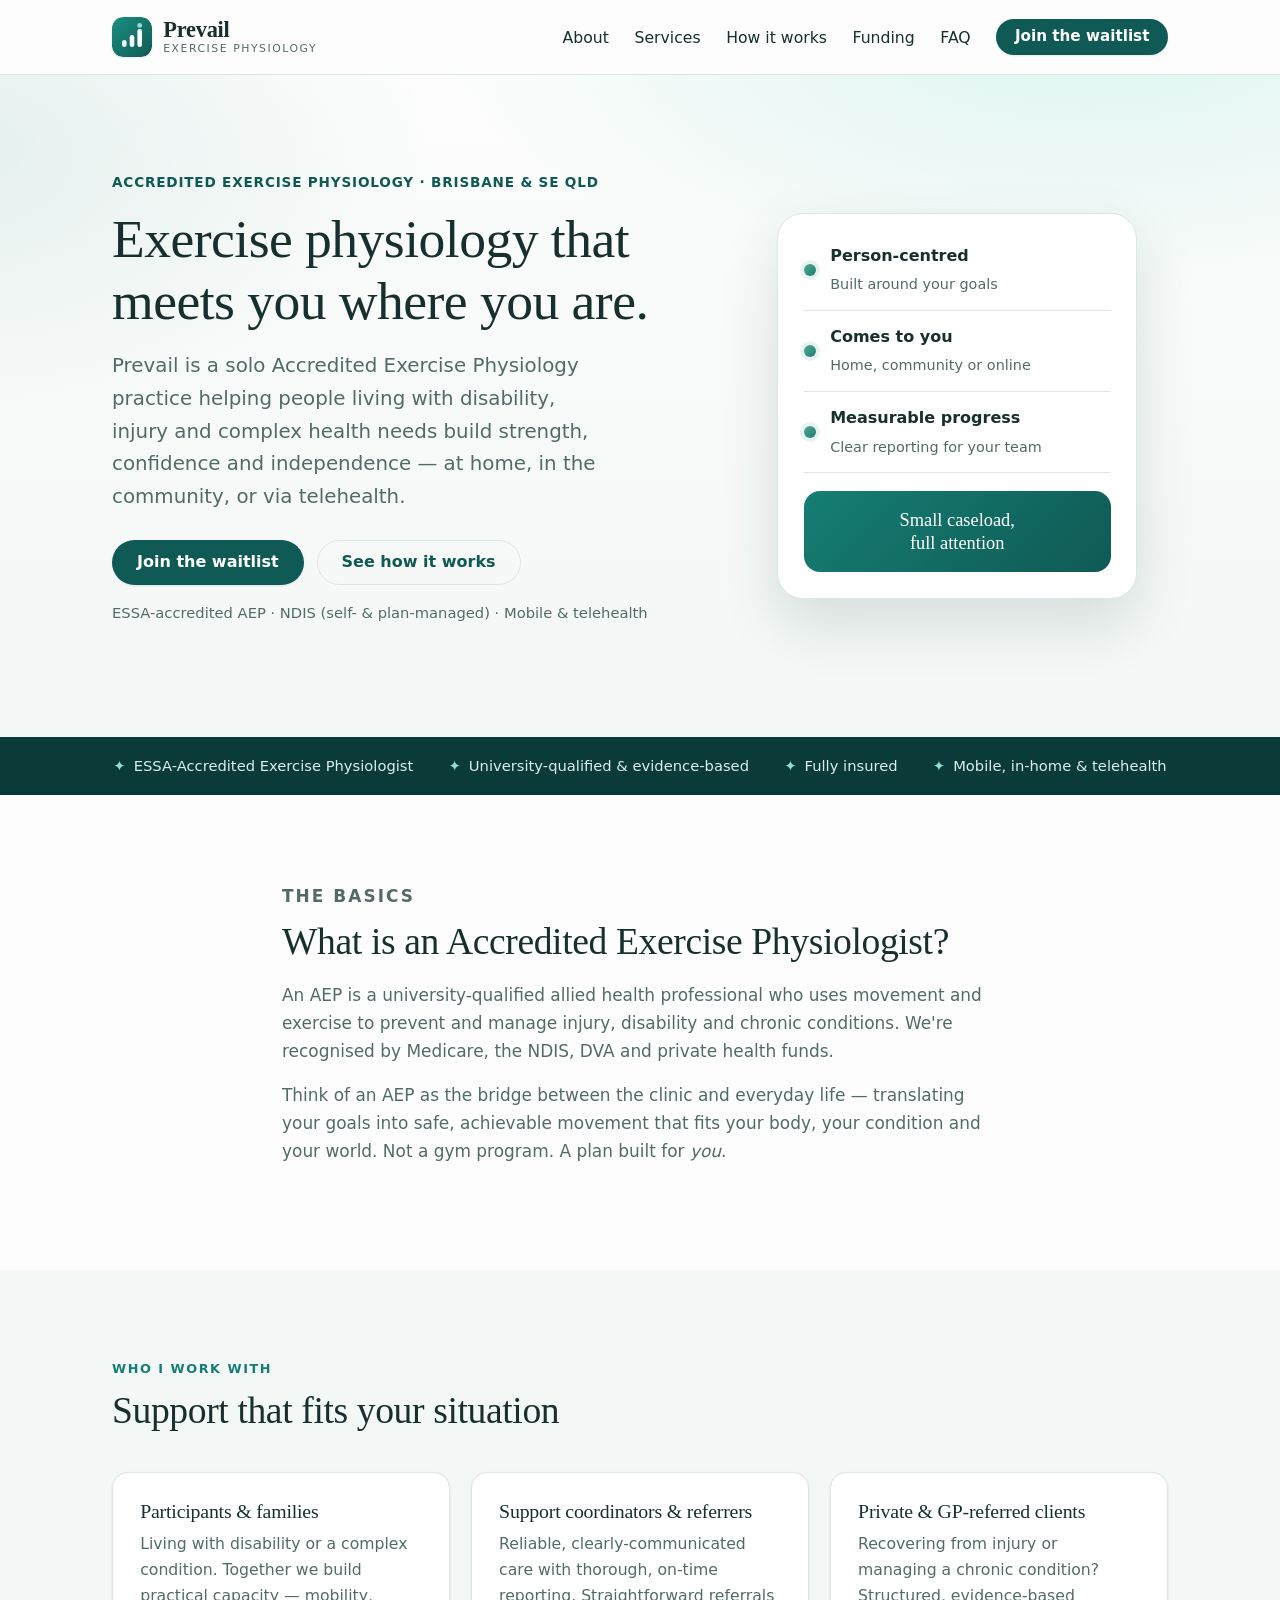
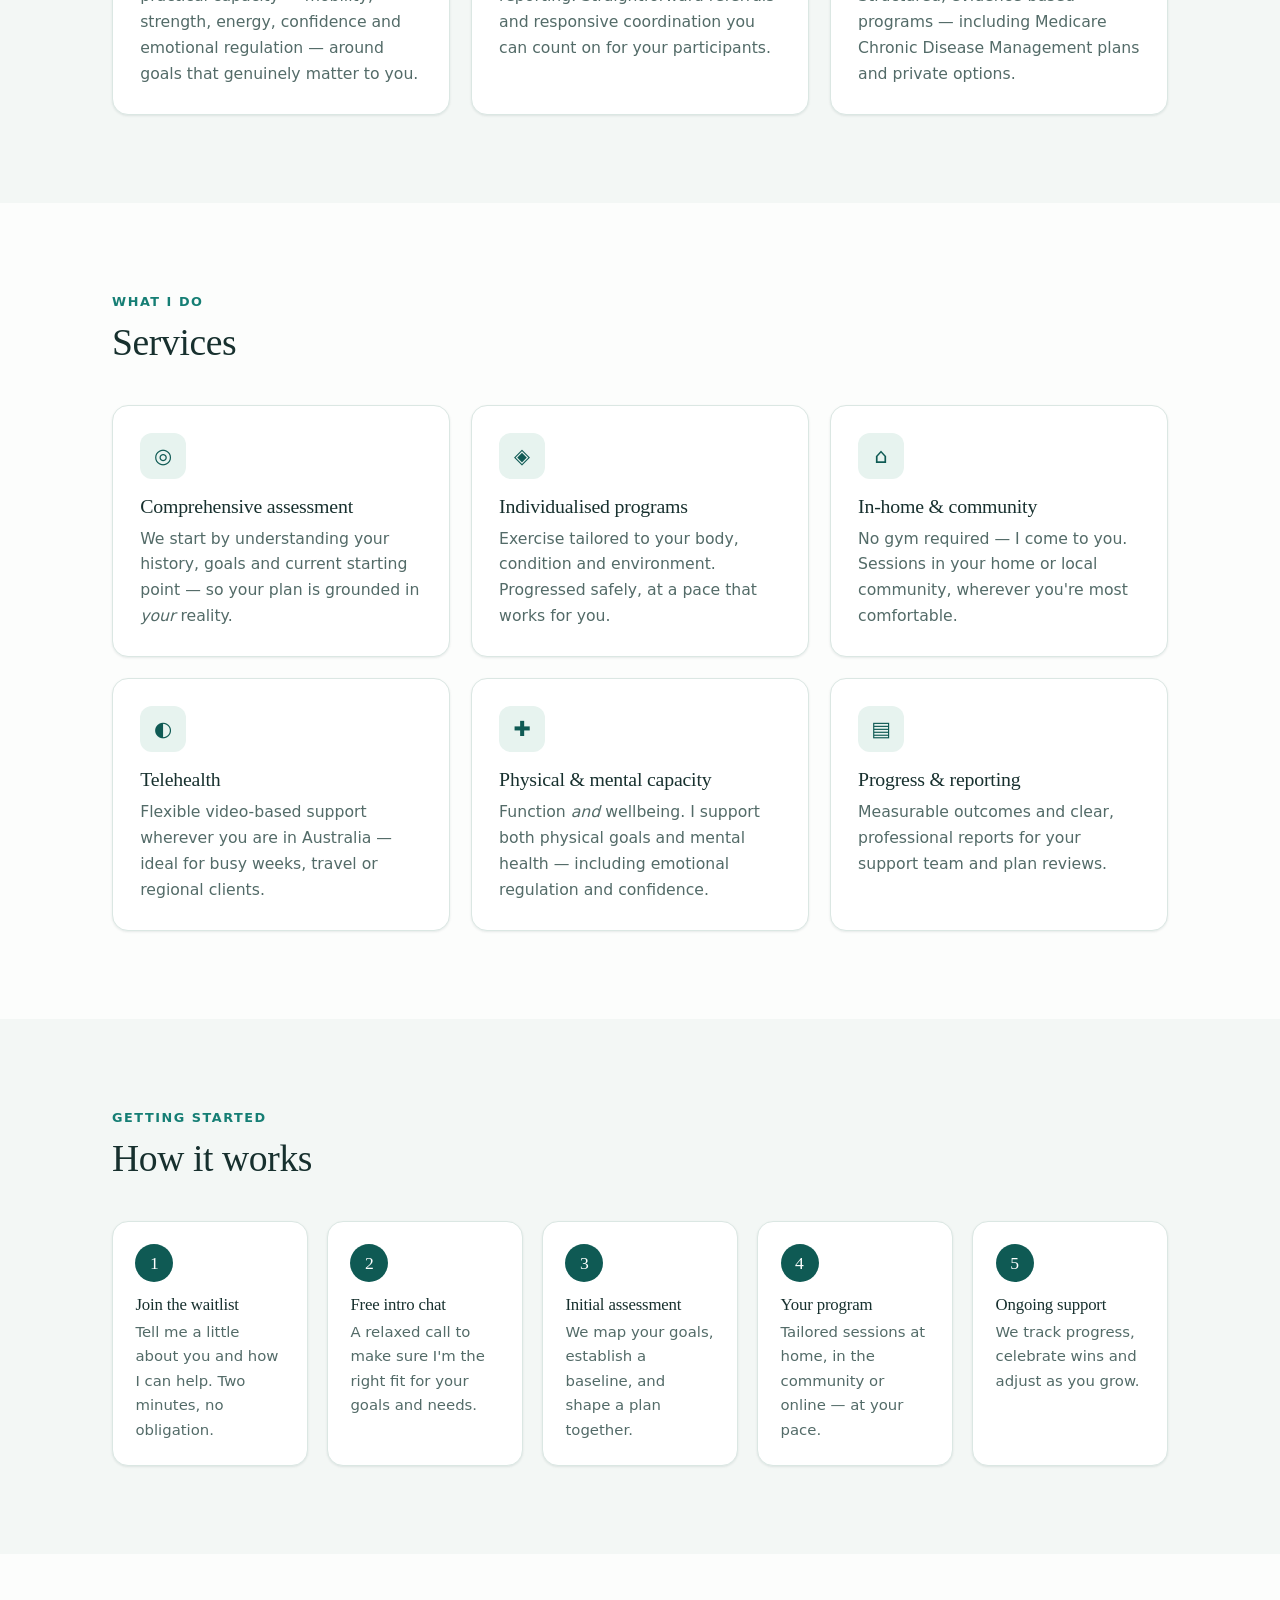
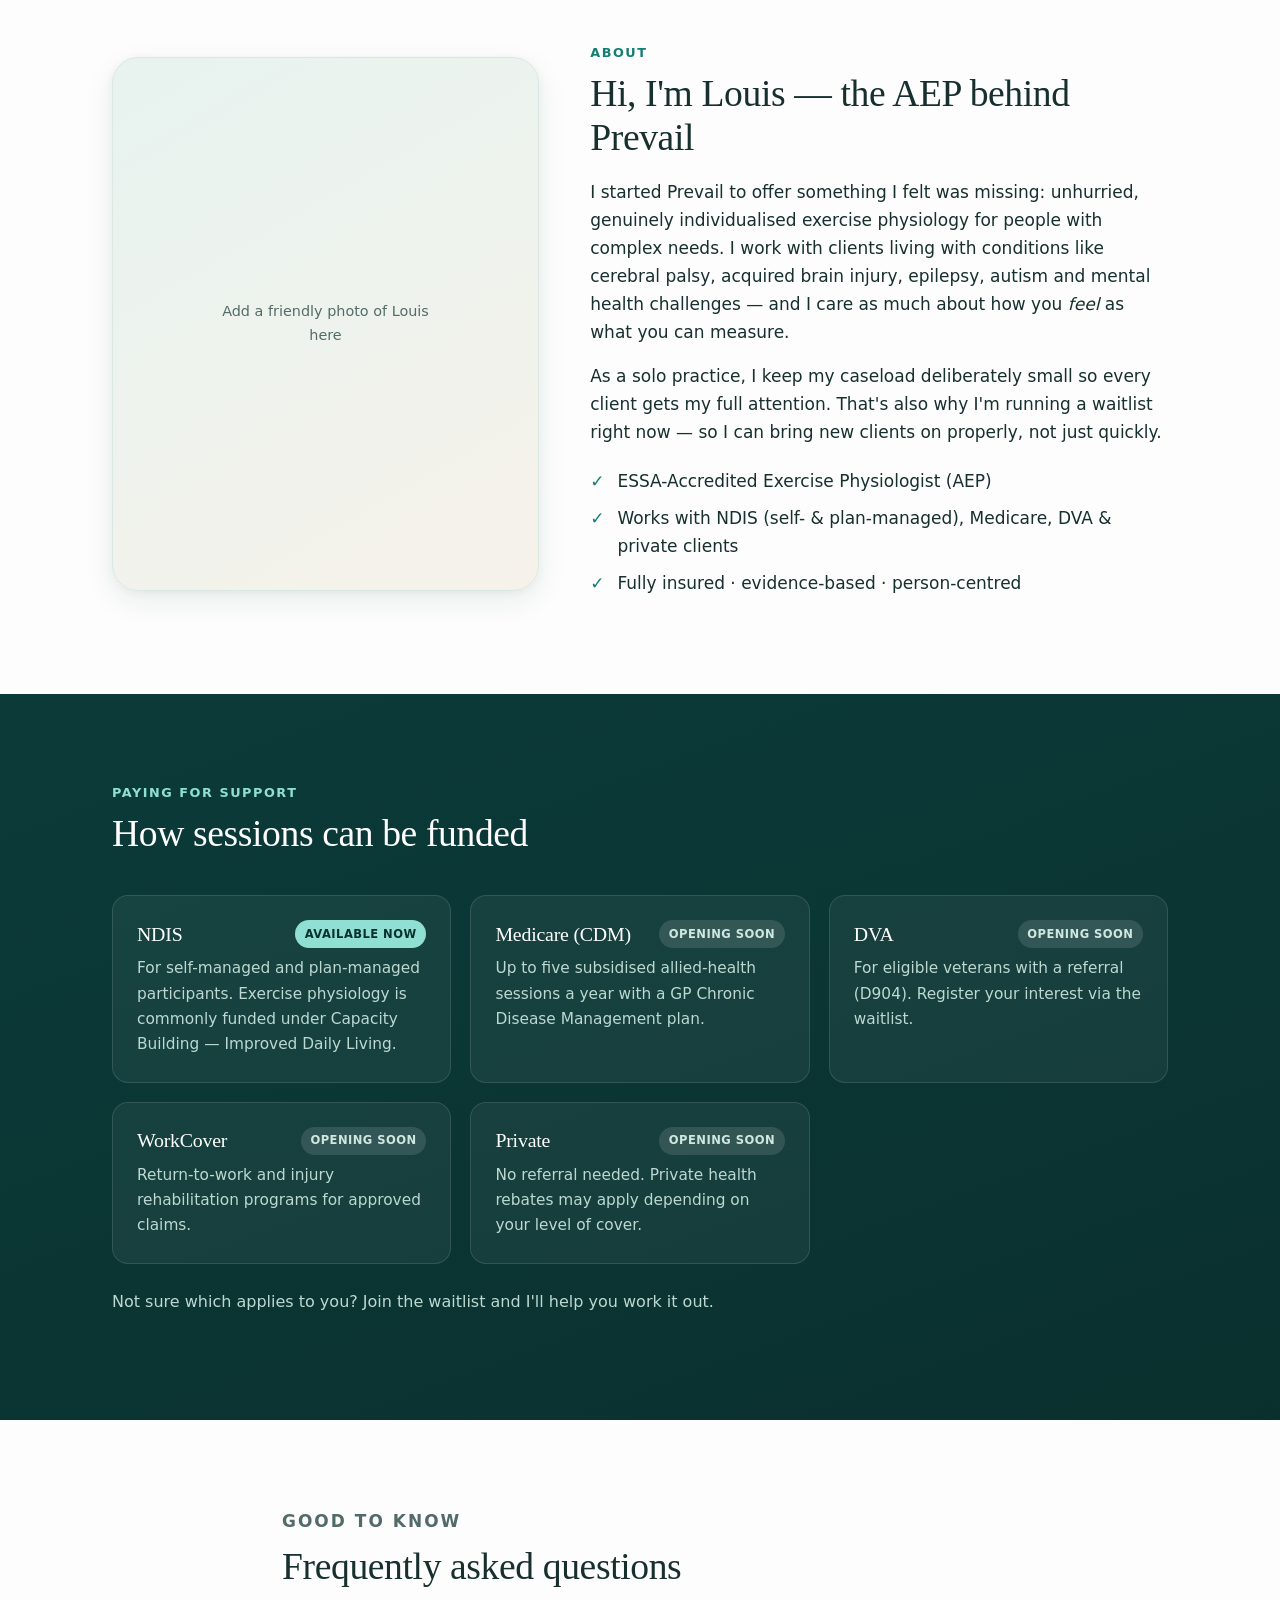
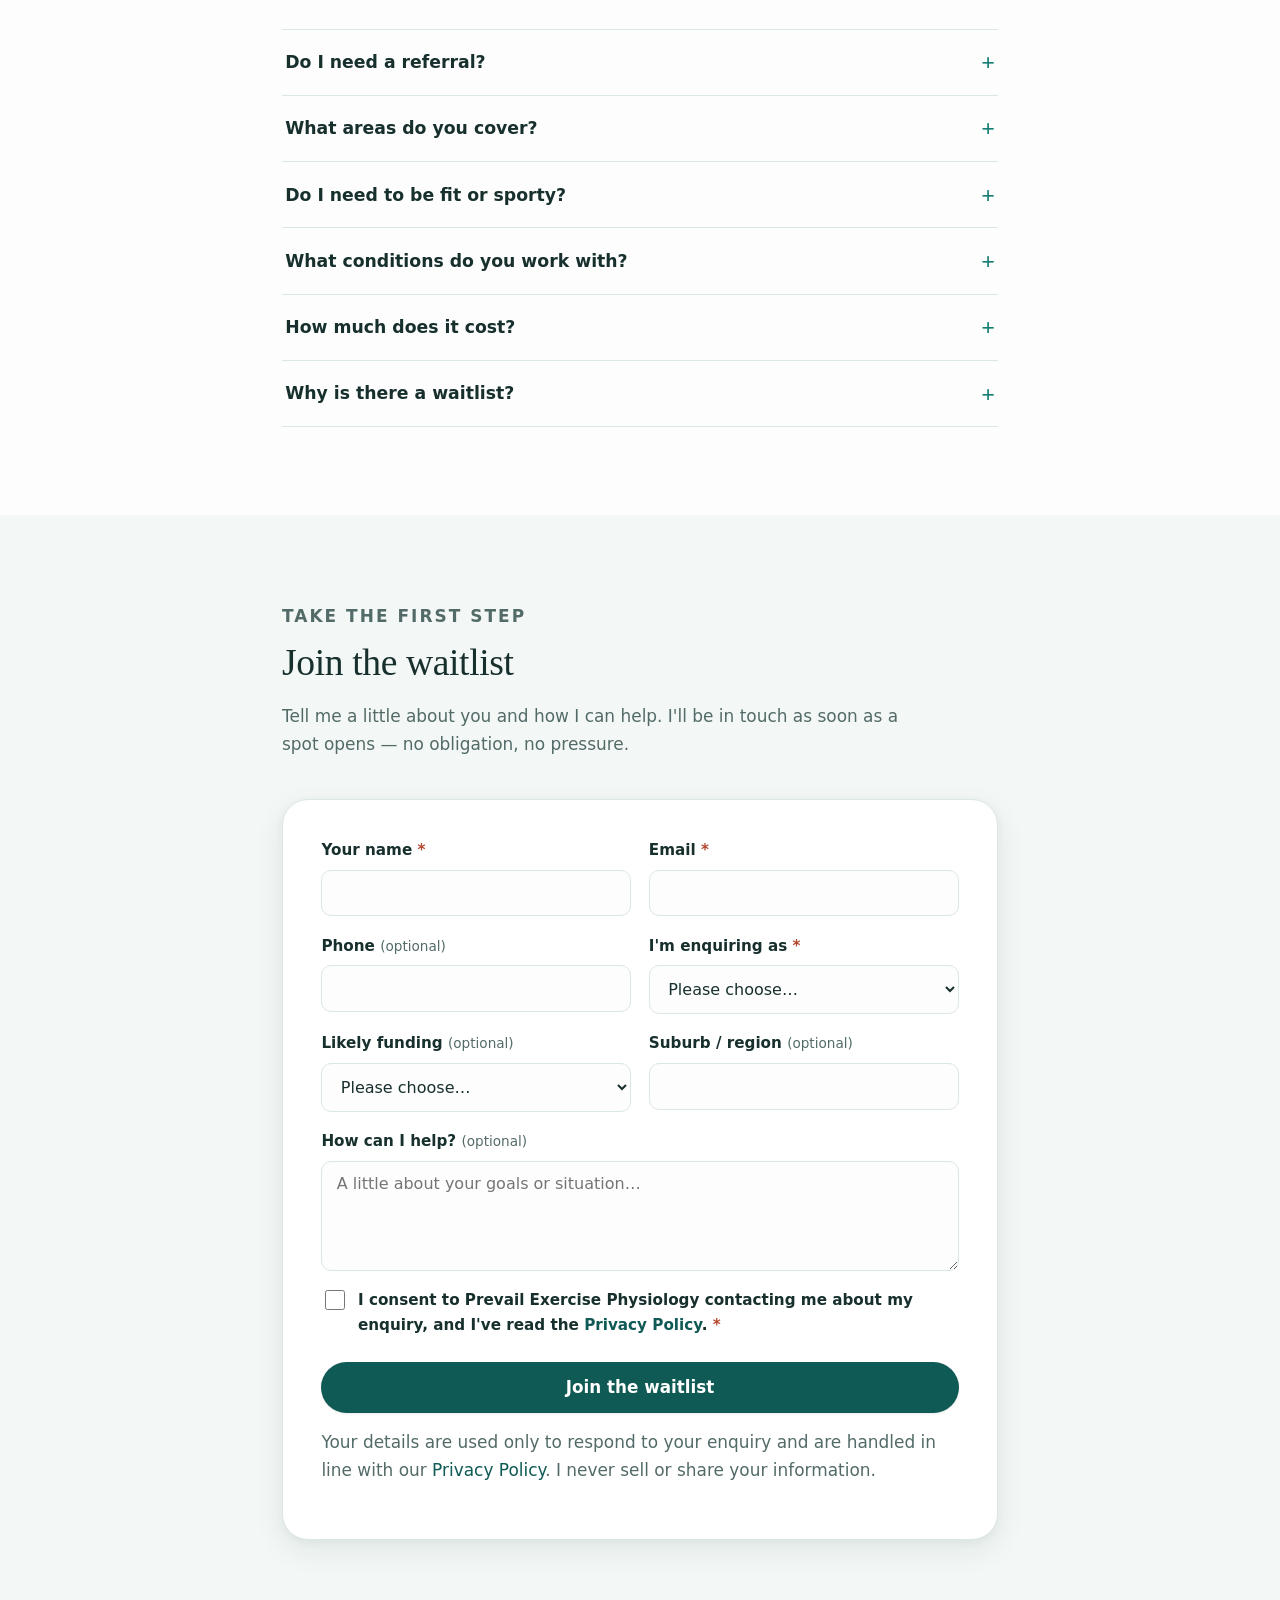
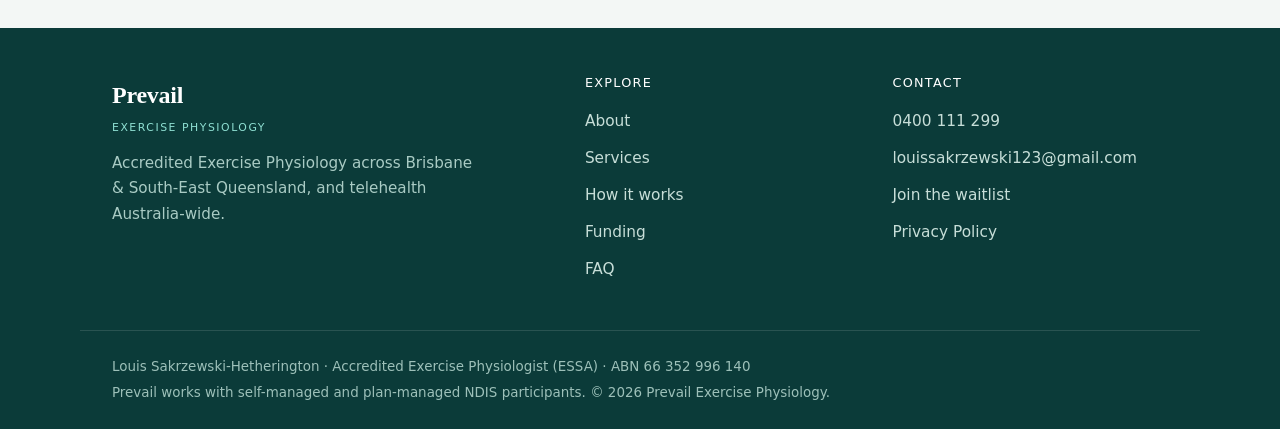
==== commit 6f781d13: "Add Content-Security-Policy and referrer policy via meta tags GitHub Pages cannot send custom header" ====
--- a/index.html
+++ b/index.html
@@ -2,6 +2,14 @@
 <html lang="en-AU">
 <head>
   <meta charset="UTF-8" />
+
+  <!-- Security policy. GitHub Pages cannot send custom headers, so this is
+       declared in-document. Must stay above any resource it governs.
+       Note: frame-ancestors / X-Frame-Options / nosniff are header-only and
+       cannot be set here — see .github/DEPLOY-GUIDE.md -->
+  <meta http-equiv="Content-Security-Policy" content="default-src 'self'; img-src 'self' data:; style-src 'self' 'unsafe-inline' https://fonts.googleapis.com; font-src 'self' https://fonts.gstatic.com; script-src 'self'; connect-src 'self' https://api.web3forms.com; form-action 'self' https://api.web3forms.com; base-uri 'self'; object-src 'none'" />
+  <meta name="referrer" content="strict-origin-when-cross-origin" />
+
   <meta name="viewport" content="width=device-width, initial-scale=1.0" />
   <title>Prevail Exercise Physiology | Accredited Exercise Physiologist — Brisbane &amp; SE QLD</title>
   <meta name="description" content="Mobile, in-home and telehealth exercise physiology for people living with disability, injury and complex health needs. NDIS, Medicare, DVA and private. Now taking waitlist enquiries." />
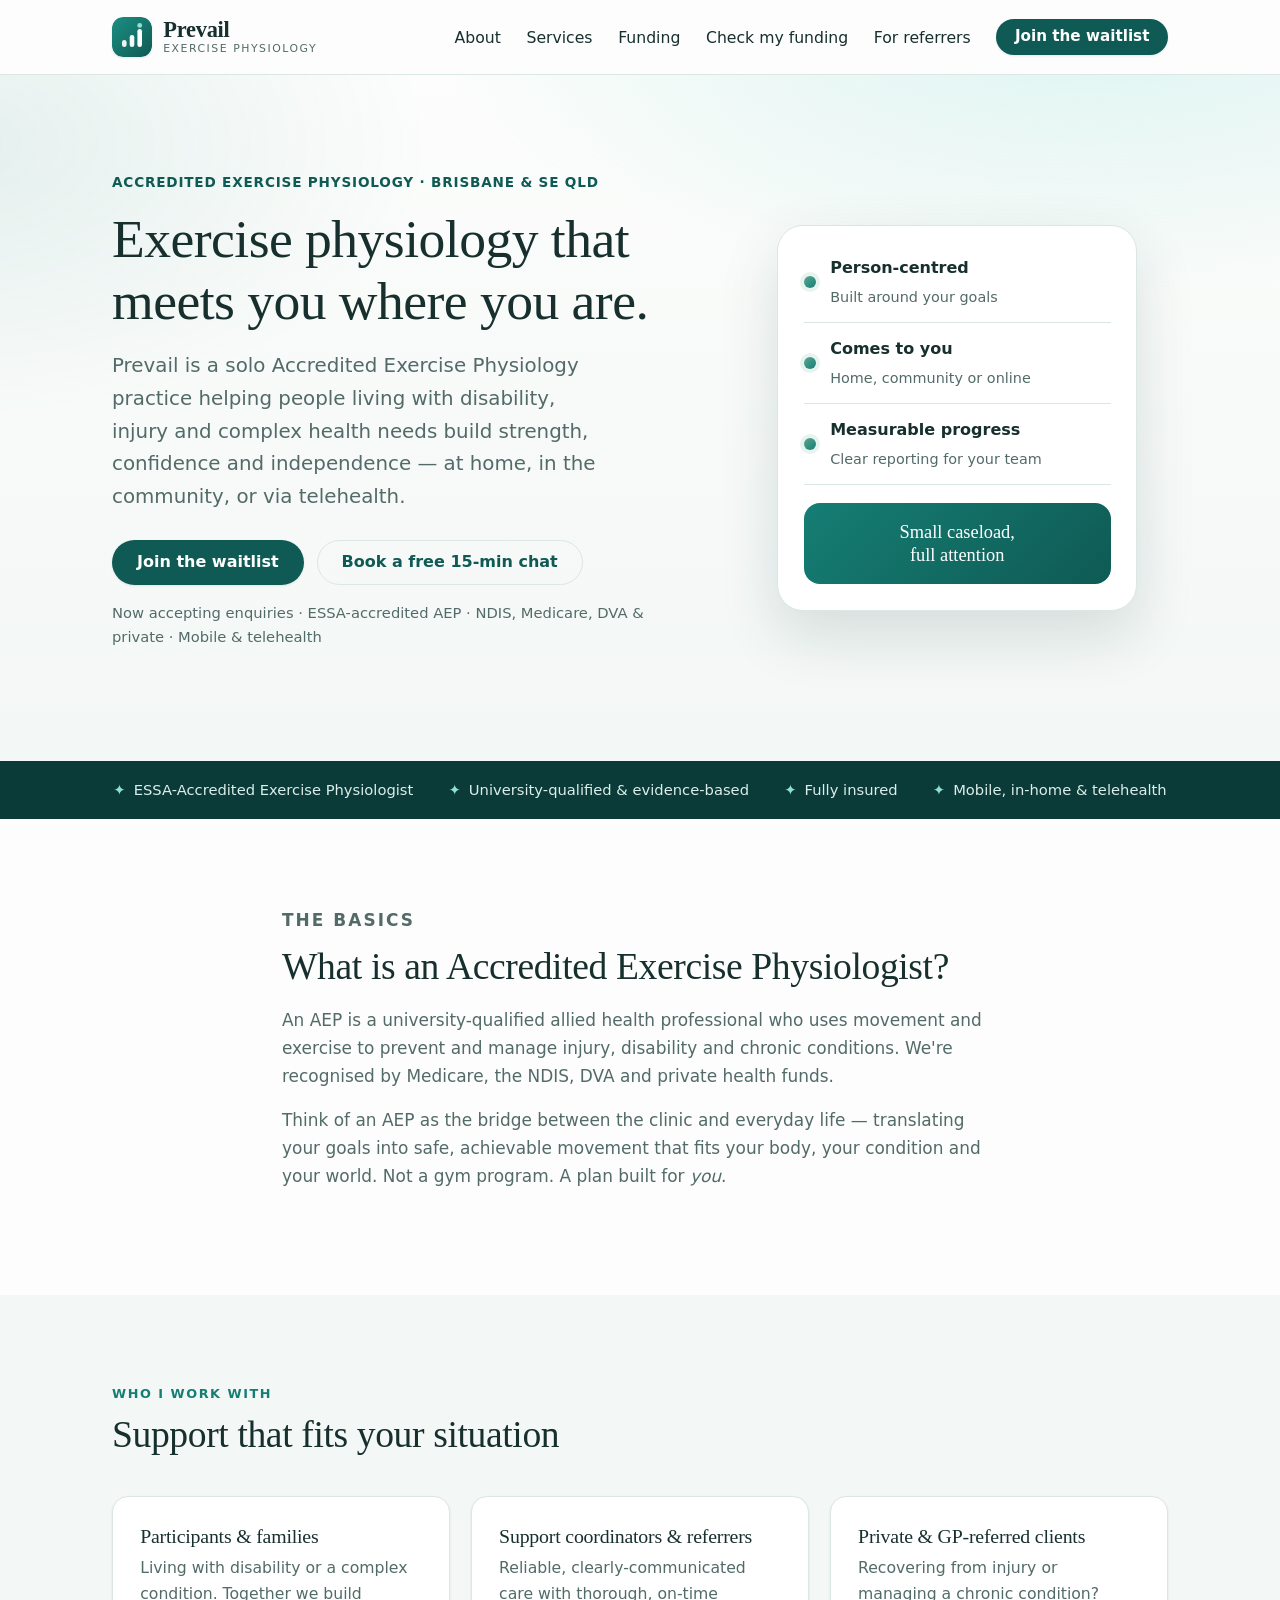
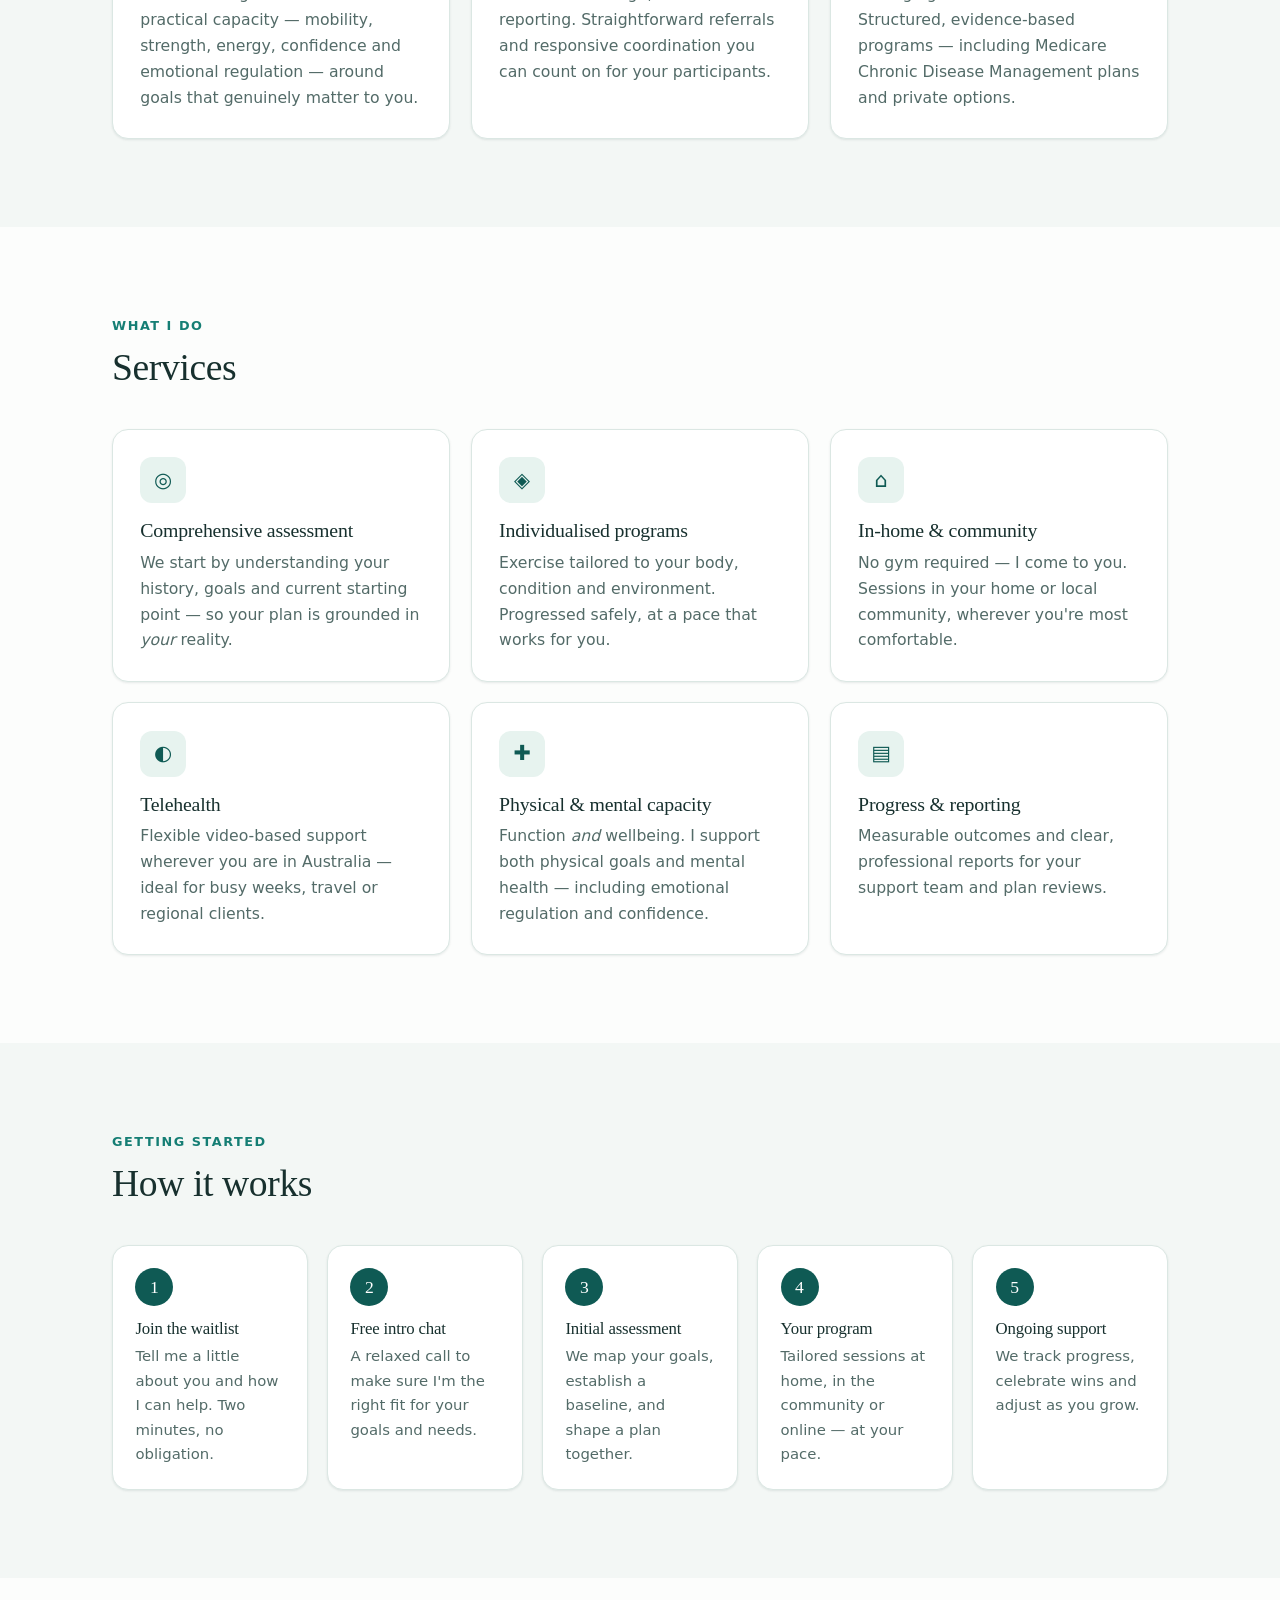
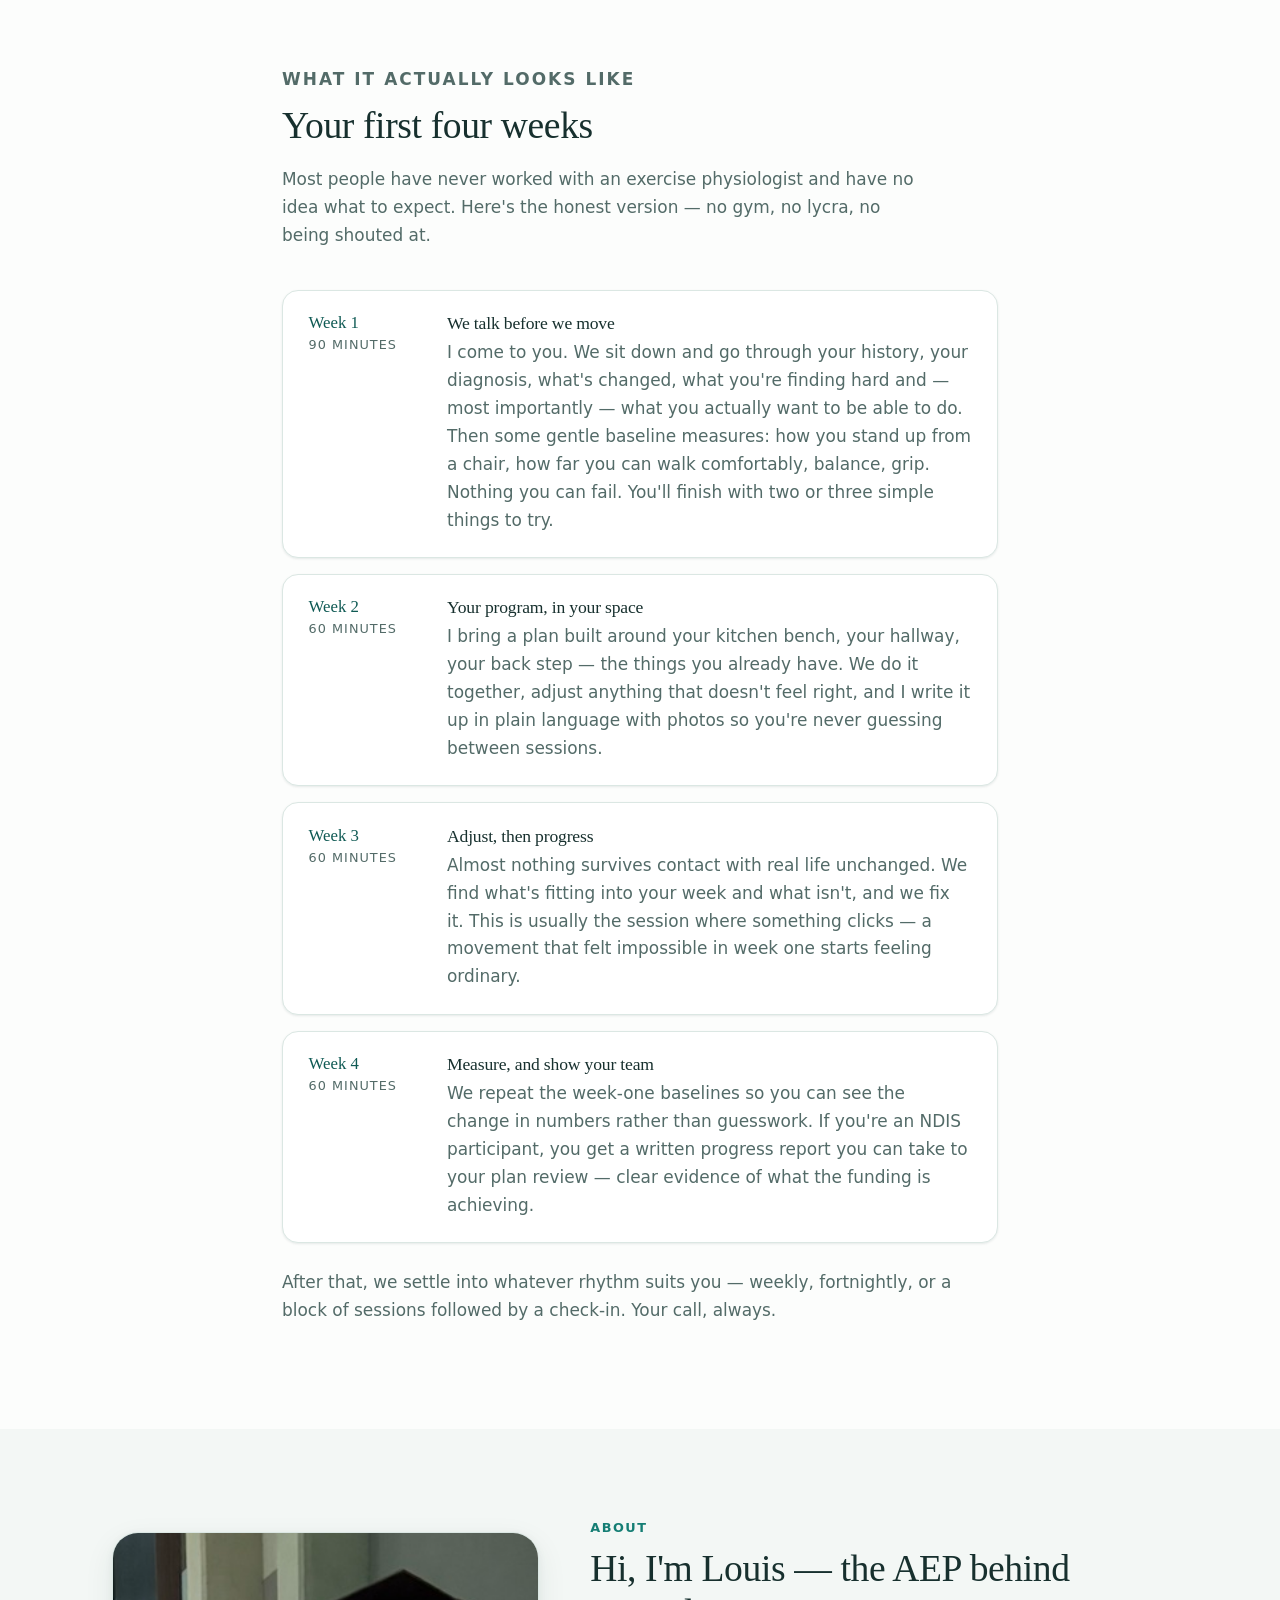
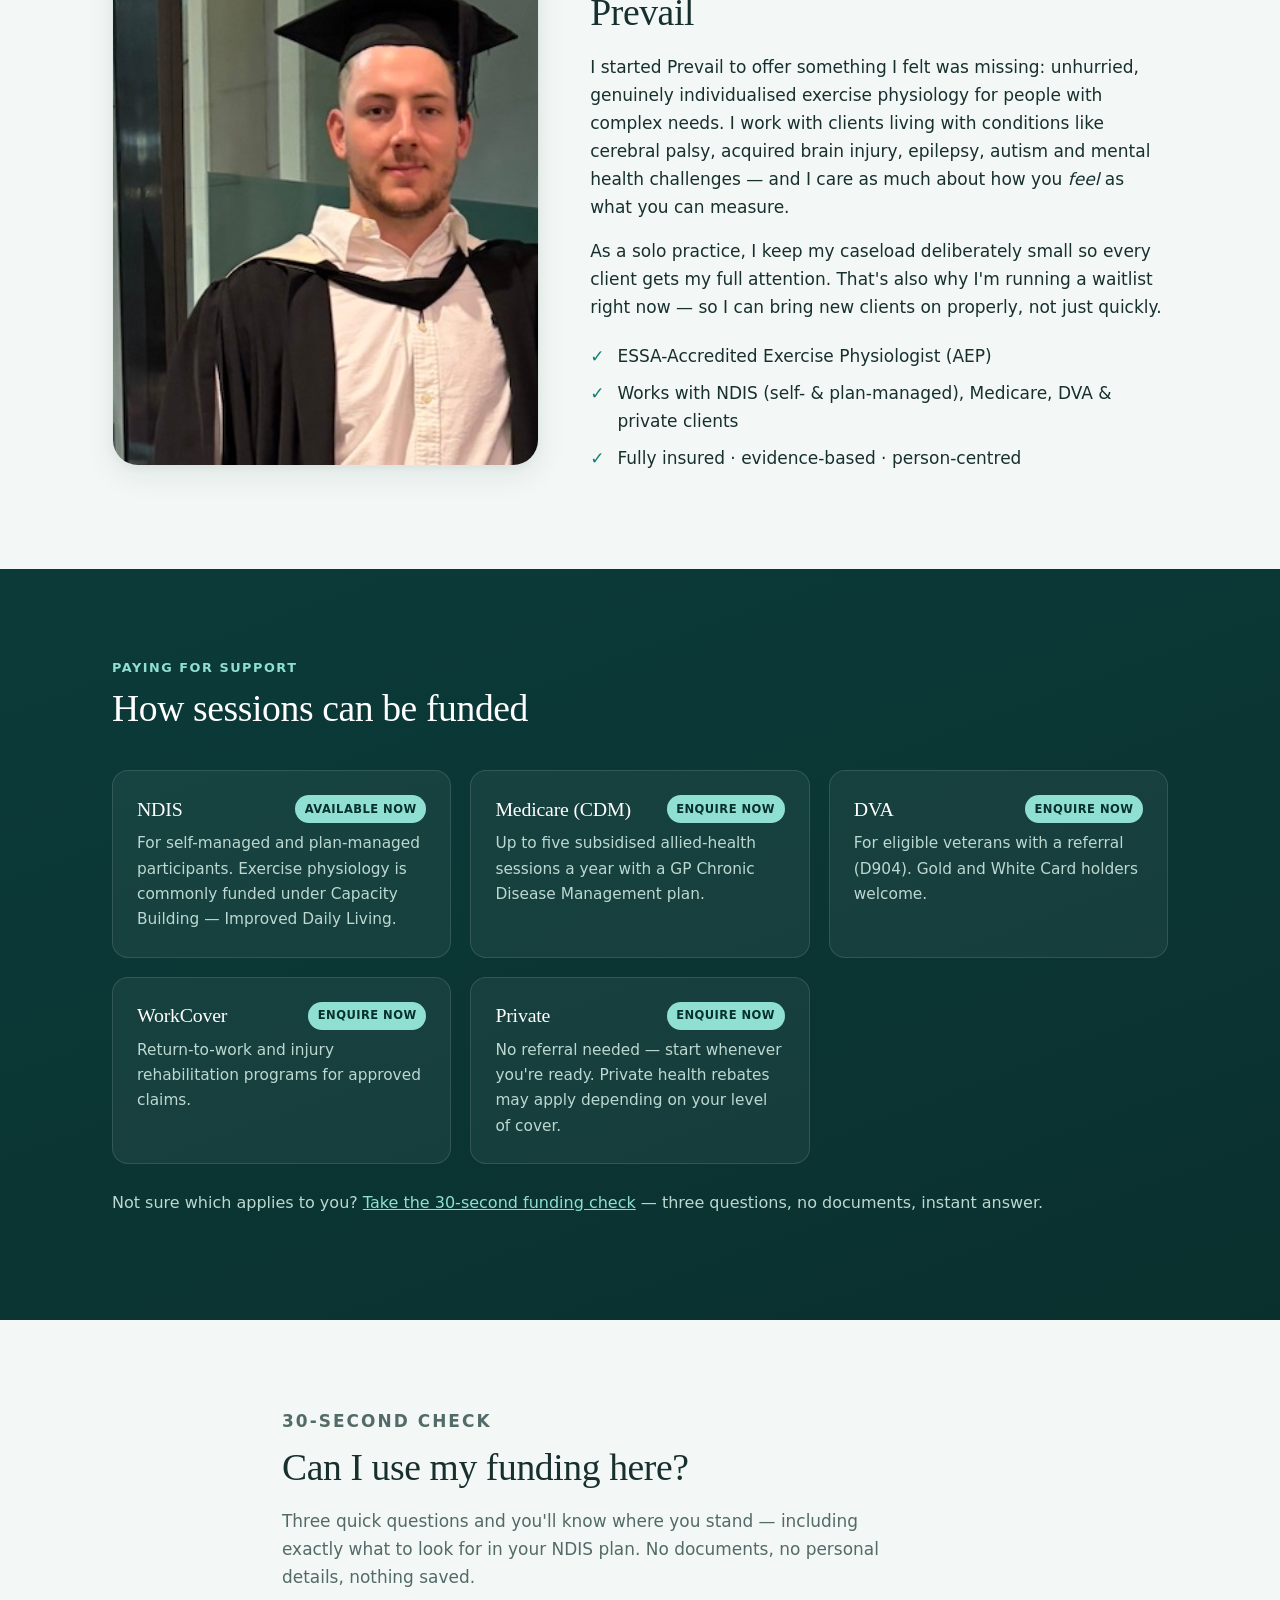
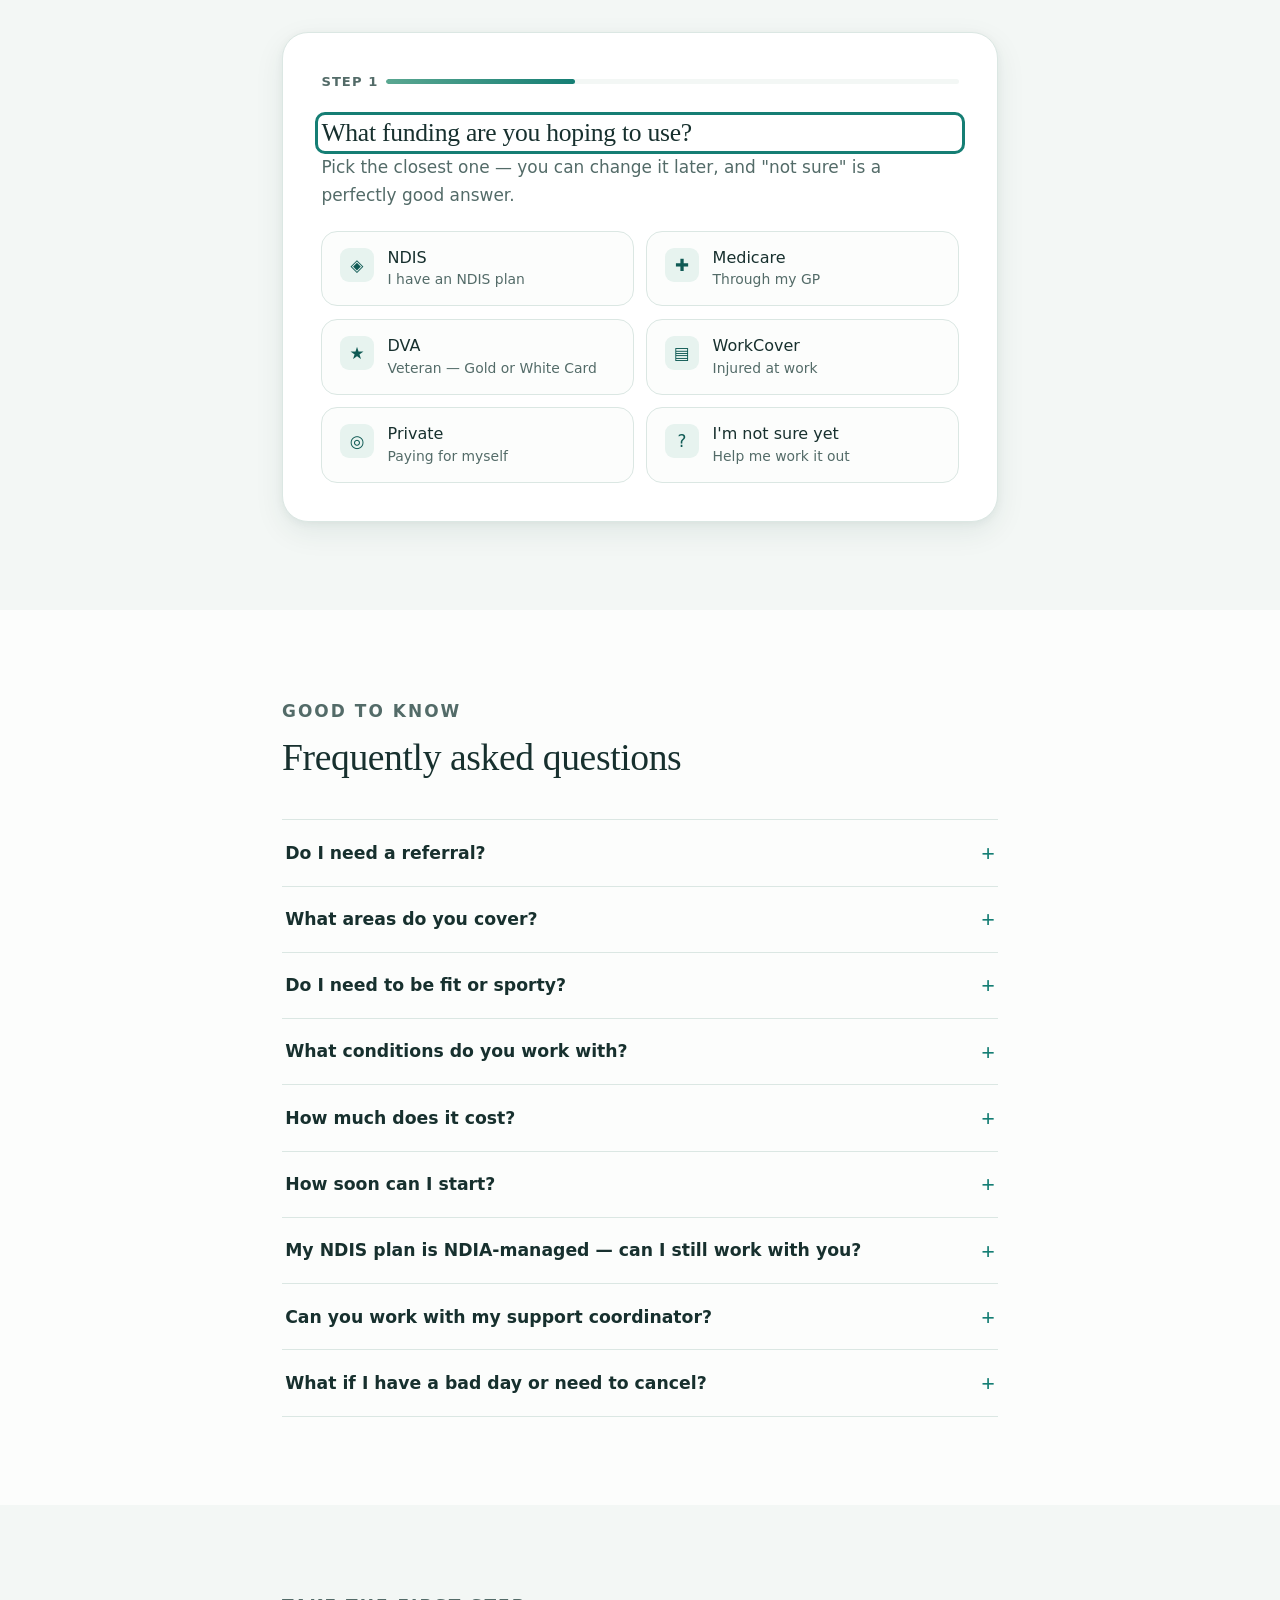
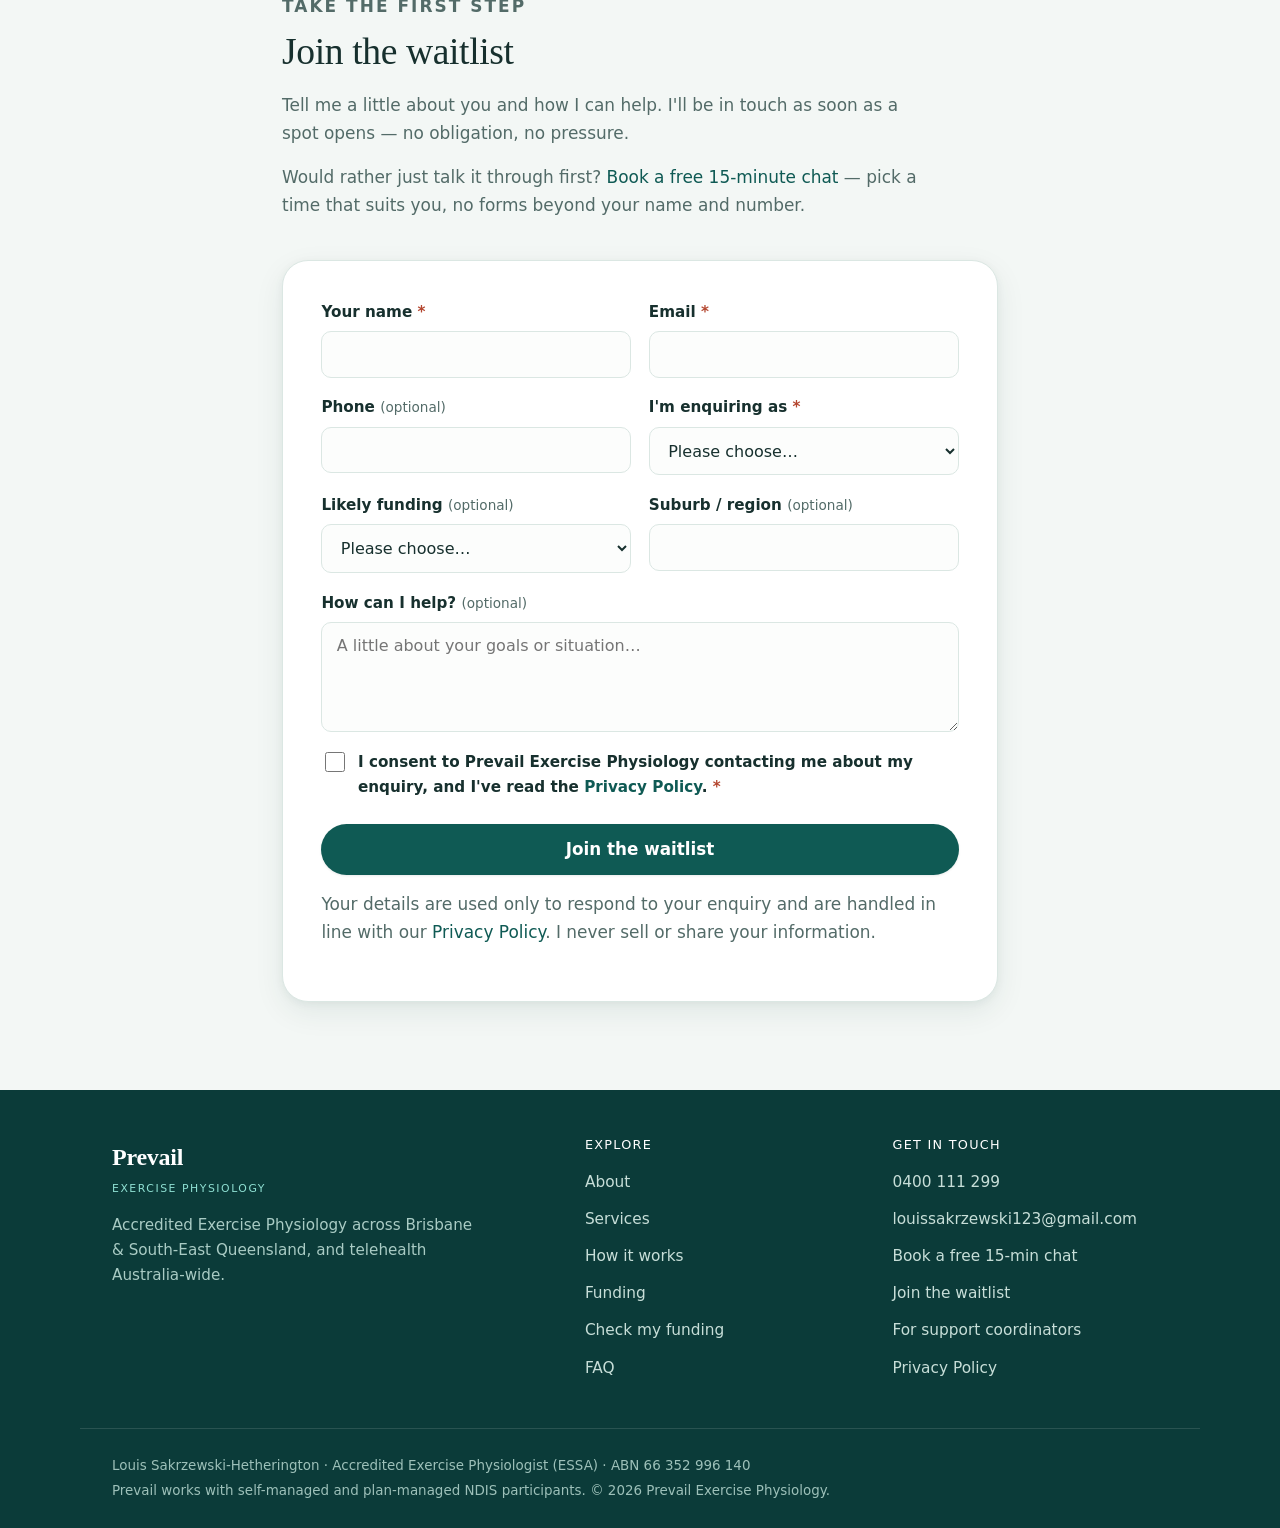
==== commit d24ac9c4: "Add booking page, referrer page, funding checker and service profile New pages: booking.html, for-re" ====
--- a/index.html
+++ b/index.html
@@ -7,12 +7,12 @@
        declared in-document. Must stay above any resource it governs.
        Note: frame-ancestors / X-Frame-Options / nosniff are header-only and
        cannot be set here — see .github/DEPLOY-GUIDE.md -->
-  <meta http-equiv="Content-Security-Policy" content="default-src 'self'; img-src 'self' data:; style-src 'self' 'unsafe-inline' https://fonts.googleapis.com; font-src 'self' https://fonts.gstatic.com; script-src 'self'; connect-src 'self' https://api.web3forms.com; form-action 'self' https://api.web3forms.com; base-uri 'self'; object-src 'none'" />
+  <meta http-equiv="Content-Security-Policy" content="default-src 'self'; img-src 'self' data: https://www.googletagmanager.com https://www.google-analytics.com; style-src 'self' 'unsafe-inline' https://fonts.googleapis.com; font-src 'self' https://fonts.gstatic.com; script-src 'self' https://www.googletagmanager.com; connect-src 'self' https://api.web3forms.com https://www.googletagmanager.com https://www.google-analytics.com https://*.google-analytics.com https://analytics.google.com https://*.analytics.google.com; form-action 'self' https://api.web3forms.com; base-uri 'self'; object-src 'none'" />
   <meta name="referrer" content="strict-origin-when-cross-origin" />
 
   <meta name="viewport" content="width=device-width, initial-scale=1.0" />
   <title>Prevail Exercise Physiology | Accredited Exercise Physiologist — Brisbane &amp; SE QLD</title>
-  <meta name="description" content="Mobile, in-home and telehealth exercise physiology for people living with disability, injury and complex health needs. NDIS, Medicare, DVA and private. Now taking waitlist enquiries." />
+  <meta name="description" content="Mobile, in-home and telehealth exercise physiology for people living with disability, injury and complex health needs. NDIS, Medicare, DVA and private — now accepting enquiries. Check your funding in 30 seconds." />
   <meta name="theme-color" content="#0f5a54" />
   <link rel="canonical" href="https://prevailep.com.au/" />
 
@@ -36,6 +36,10 @@
   <link href="https://fonts.googleapis.com/css2?family=Fraunces:opsz,wght@9..144,400;9..144,500;9..144,600&family=Inter:wght@400;500;600;700&display=swap" rel="stylesheet" />
 
   <link rel="stylesheet" href="styles.css" />
+
+  <!-- Analytics (GA4). Inert until a Measurement ID is set in analytics.js. -->
+  <link rel="preconnect" href="https://www.googletagmanager.com" />
+  <script src="analytics.js" defer></script>
 
   <!-- Structured data: local business -->
   <script type="application/ld+json">
@@ -50,6 +54,65 @@
     "areaServed": "Brisbane and South-East Queensland, and telehealth Australia-wide",
     "medicalSpecialty": "Physiotherapy",
     "priceRange": "$$"
+  }
+  </script>
+
+  <!-- Structured data: FAQ. Mirrors the visible FAQ section below — if you
+       edit one, edit the other, or Google may flag the mismatch. -->
+  <script type="application/ld+json">
+  {
+    "@context": "https://schema.org",
+    "@type": "FAQPage",
+    "mainEntity": [
+      {
+        "@type": "Question",
+        "name": "Do I need a referral to see an exercise physiologist?",
+        "acceptedAnswer": {
+          "@type": "Answer",
+          "text": "Not for NDIS or private sessions — you can reach out directly. For a Medicare Chronic Disease Management plan you'll need a referral from your GP, and DVA requires a D904 referral."
+        }
+      },
+      {
+        "@type": "Question",
+        "name": "Is exercise physiology covered by the NDIS?",
+        "acceptedAnswer": {
+          "@type": "Answer",
+          "text": "Yes. Exercise physiology is commonly funded under Capacity Building — Improved Daily Living. Prevail works with self-managed and plan-managed participants. NDIA-managed funding can only be used with NDIS-registered providers, and Prevail is not registered."
+        }
+      },
+      {
+        "@type": "Question",
+        "name": "What areas does Prevail cover?",
+        "acceptedAnswer": {
+          "@type": "Answer",
+          "text": "In-home and community sessions across Brisbane and South-East Queensland, including Logan, Redlands, Ipswich and Moreton Bay, plus telehealth for clients anywhere in Australia."
+        }
+      },
+      {
+        "@type": "Question",
+        "name": "Do I need to be fit or sporty to see an exercise physiologist?",
+        "acceptedAnswer": {
+          "@type": "Answer",
+          "text": "Not at all. Programs start exactly where you are — many clients are completely new to structured exercise, and no gym or equipment is required because sessions happen in your own home."
+        }
+      },
+      {
+        "@type": "Question",
+        "name": "How much does exercise physiology cost?",
+        "acceptedAnswer": {
+          "@type": "Answer",
+          "text": "NDIS sessions are charged within the current NDIS price limits. Private, Medicare and DVA fees are provided on enquiry, and costs are always confirmed before sessions begin."
+        }
+      },
+      {
+        "@type": "Question",
+        "name": "What conditions does an exercise physiologist work with?",
+        "acceptedAnswer": {
+          "@type": "Answer",
+          "text": "A wide range, including cerebral palsy, acquired brain injury, epilepsy, autism, intellectual disability, neurodegenerative conditions, chronic pain and disease, and co-occurring mental health challenges."
+        }
+      }
+    ]
   }
   </script>
 </head>
@@ -90,9 +153,9 @@
         <ul class="nav-list" id="nav-list">
           <li><a href="#about">About</a></li>
           <li><a href="#services">Services</a></li>
-          <li><a href="#how">How it works</a></li>
           <li><a href="#funding">Funding</a></li>
-          <li><a href="#faq">FAQ</a></li>
+          <li><a href="#check">Check my funding</a></li>
+          <li><a href="for-referrers.html">For referrers</a></li>
           <li><a class="btn btn-primary btn-sm" href="#waitlist">Join the waitlist</a></li>
         </ul>
       </nav>
@@ -110,9 +173,9 @@
           <p class="lead">Prevail is a solo Accredited Exercise Physiology practice helping people living with disability, injury and complex health needs build strength, confidence and independence — at home, in the community, or via telehealth.</p>
           <div class="hero-actions">
             <a class="btn btn-primary" href="#waitlist">Join the waitlist</a>
-            <a class="btn btn-ghost" href="#how">See how it works</a>
-          </div>
-          <p class="hero-trust">ESSA-accredited AEP · NDIS (self- &amp; plan-managed) · Mobile &amp; telehealth</p>
+            <a class="btn btn-ghost" href="booking.html">Book a free 15-min chat</a>
+          </div>
+          <p class="hero-trust">Now accepting enquiries · ESSA-accredited AEP · NDIS, Medicare, DVA &amp; private · Mobile &amp; telehealth</p>
         </div>
         <div class="hero-panel" aria-hidden="true">
           <div class="hero-card">
@@ -268,12 +331,64 @@
       </div>
     </section>
 
+    <!-- ===================== FIRST FOUR WEEKS =====================
+         A new practice has no testimonials yet. Concrete detail about
+         what actually happens does the same job: it makes the service
+         feel real and lets someone picture themselves in it. Replace
+         with real client stories once you have consent to publish them. -->
+    <section class="section" id="weeks">
+      <div class="container narrow">
+        <div class="section-head">
+          <p class="section-eyebrow">What it actually looks like</p>
+          <h2>Your first four weeks</h2>
+          <p class="section-intro">Most people have never worked with an exercise physiologist and have no idea what to expect. Here's the honest version — no gym, no lycra, no being shouted at.</p>
+        </div>
+
+        <ol class="weeks">
+          <li class="week">
+            <div class="week-when">Week 1<small>90 minutes</small></div>
+            <div>
+              <h3>We talk before we move</h3>
+              <p>I come to you. We sit down and go through your history, your diagnosis, what's changed, what you're finding hard and — most importantly — what you actually want to be able to do. Then some gentle baseline measures: how you stand up from a chair, how far you can walk comfortably, balance, grip. Nothing you can fail. You'll finish with two or three simple things to try.</p>
+            </div>
+          </li>
+          <li class="week">
+            <div class="week-when">Week 2<small>60 minutes</small></div>
+            <div>
+              <h3>Your program, in your space</h3>
+              <p>I bring a plan built around your kitchen bench, your hallway, your back step — the things you already have. We do it together, adjust anything that doesn't feel right, and I write it up in plain language with photos so you're never guessing between sessions.</p>
+            </div>
+          </li>
+          <li class="week">
+            <div class="week-when">Week 3<small>60 minutes</small></div>
+            <div>
+              <h3>Adjust, then progress</h3>
+              <p>Almost nothing survives contact with real life unchanged. We find what's fitting into your week and what isn't, and we fix it. This is usually the session where something clicks — a movement that felt impossible in week one starts feeling ordinary.</p>
+            </div>
+          </li>
+          <li class="week">
+            <div class="week-when">Week 4<small>60 minutes</small></div>
+            <div>
+              <h3>Measure, and show your team</h3>
+              <p>We repeat the week-one baselines so you can see the change in numbers rather than guesswork. If you're an NDIS participant, you get a written progress report you can take to your plan review — clear evidence of what the funding is achieving.</p>
+            </div>
+          </li>
+        </ol>
+
+        <p class="section-intro" style="margin-top:1.6rem;">After that, we settle into whatever rhythm suits you — weekly, fortnightly, or a block of sessions followed by a check-in. Your call, always.</p>
+      </div>
+    </section>
+
     <!-- ===================== ABOUT ===================== -->
-    <section class="section" id="about">
+    <section class="section section-tint" id="about">
       <div class="container about-grid">
-        <div class="about-media" aria-hidden="true">
+        <!-- Interim portrait, cropped from a low-resolution screenshot (322×402
+             native, so it softens on large screens). Replace with a proper
+             photo when one exists: portrait, at least 800×1000, face in the
+             upper third. The frame and cropping are already styled. -->
+        <div class="about-media">
           <div class="about-photo">
-            <span class="about-photo-note">Add a friendly photo of Louis here</span>
+            <img src="about-louis.jpg" alt="Louis Sakrzewski-Hetherington, Accredited Exercise Physiologist and founder of Prevail Exercise Physiology" width="322" height="402" loading="lazy" decoding="async" />
           </div>
         </div>
         <div class="about-copy">
@@ -303,23 +418,56 @@
             <p>For self-managed and plan-managed participants. Exercise physiology is commonly funded under Capacity Building — Improved Daily Living.</p>
           </div>
           <div class="fund">
-            <div class="fund-top"><h3>Medicare (CDM)</h3><span class="pill">Opening soon</span></div>
+            <div class="fund-top"><h3>Medicare (CDM)</h3><span class="pill pill-live">Enquire now</span></div>
             <p>Up to five subsidised allied-health sessions a year with a GP Chronic Disease Management plan.</p>
           </div>
           <div class="fund">
-            <div class="fund-top"><h3>DVA</h3><span class="pill">Opening soon</span></div>
-            <p>For eligible veterans with a referral (D904). Register your interest via the waitlist.</p>
+            <div class="fund-top"><h3>DVA</h3><span class="pill pill-live">Enquire now</span></div>
+            <p>For eligible veterans with a referral (D904). Gold and White Card holders welcome.</p>
           </div>
           <div class="fund">
-            <div class="fund-top"><h3>WorkCover</h3><span class="pill">Opening soon</span></div>
+            <div class="fund-top"><h3>WorkCover</h3><span class="pill pill-live">Enquire now</span></div>
             <p>Return-to-work and injury rehabilitation programs for approved claims.</p>
           </div>
           <div class="fund">
-            <div class="fund-top"><h3>Private</h3><span class="pill">Opening soon</span></div>
-            <p>No referral needed. Private health rebates may apply depending on your level of cover.</p>
-          </div>
-        </div>
-        <p class="funding-note">Not sure which applies to you? Join the waitlist and I'll help you work it out.</p>
+            <div class="fund-top"><h3>Private</h3><span class="pill pill-live">Enquire now</span></div>
+            <p>No referral needed — start whenever you're ready. Private health rebates may apply depending on your level of cover.</p>
+          </div>
+        </div>
+        <p class="funding-note">Not sure which applies to you? <a href="#check" style="color:#8fe0d3;text-decoration:underline;">Take the 30-second funding check</a> — three questions, no documents, instant answer.</p>
+      </div>
+    </section>
+
+    <!-- ===================== FUNDING CHECKER =====================
+         Renders from checker.js. Collects nothing and sends nothing —
+         the answers only ever pre-fill the waitlist form further down
+         the page. Deliberately NOT a document upload: NDIS plans are
+         health information under the Privacy Act, and a static site is
+         the wrong place to receive them. -->
+    <section class="section section-tint" id="check">
+      <div class="container narrow">
+        <div class="section-head">
+          <p class="section-eyebrow">30-second check</p>
+          <h2>Can I use my funding here?</h2>
+          <p class="section-intro">Three quick questions and you'll know where you stand — including exactly what to look for in your NDIS plan. No documents, no personal details, nothing saved.</p>
+        </div>
+
+        <div id="checker" class="checker">
+          <!-- checker.js renders here -->
+        </div>
+
+        <noscript>
+          <div class="checker">
+            <h3>Quick answer without the checker</h3>
+            <p><strong>NDIS — self-managed or plan-managed:</strong> yes, you can work with me directly, no referral needed. Look under Capacity Building → Improved Daily Living in your plan.</p>
+            <p><strong>NDIS — NDIA-managed:</strong> not currently, as Prevail isn't NDIS-registered. Ask me about changing your plan management.</p>
+            <p><strong>Medicare:</strong> yes, with a Chronic Disease Management referral from your GP.</p>
+            <p><strong>DVA:</strong> yes, with a D904 referral from your GP.</p>
+            <p><strong>WorkCover:</strong> usually, once your claim is approved.</p>
+            <p><strong>Private:</strong> yes — no referral, start whenever you like.</p>
+            <p><a class="btn btn-primary" href="#waitlist">Join the waitlist</a></p>
+          </div>
+        </noscript>
       </div>
     </section>
 
@@ -349,11 +497,23 @@
           </details>
           <details>
             <summary>How much does it cost?</summary>
-            <div class="faq-body"><p>NDIS sessions are charged within the current NDIS price limits. Private, Medicare and DVA fees are provided on enquiry — I'll always be upfront about costs before we begin.</p></div>
-          </details>
-          <details>
-            <summary>Why is there a waitlist?</summary>
-            <div class="faq-body"><p>As a solo practice I keep numbers low to protect the quality of care. The waitlist lets me onboard new clients thoughtfully. Join it and I'll be in touch as soon as a spot opens.</p></div>
+            <div class="faq-body"><p>NDIS sessions are charged within the current NDIS price limits. Private, Medicare and DVA fees are provided on enquiry — I'll always be upfront about costs before we begin, never after.</p></div>
+          </details>
+          <details>
+            <summary>How soon can I start?</summary>
+            <div class="faq-body"><p>I'm taking enquiries now. As a solo practice I keep my caseload deliberately small, so there's sometimes a short wait for a regular spot — but the free intro chat and initial assessment usually happen well before that. Get in touch and I'll tell you honestly where things stand rather than leaving you guessing.</p></div>
+          </details>
+          <details>
+            <summary>My NDIS plan is NDIA-managed — can I still work with you?</summary>
+            <div class="faq-body"><p>Not at the moment. NDIA-managed (agency-managed) funding can only be spent with NDIS-registered providers, and Prevail isn't registered. You do have options though: you can request a change to plan management at your next review or via a plan variation — the NDIA funds plan management separately, so it doesn't come out of your other supports — or you can engage me privately. Ask me and I'll help you word the request.</p></div>
+          </details>
+          <details>
+            <summary>Can you work with my support coordinator?</summary>
+            <div class="faq-body"><p>Absolutely, and I'd prefer to. I send progress reports ahead of plan reviews, keep coordinators in the loop on attendance and goals, and respond to referrals within one business day. There's a <a href="for-referrers.html">page for referrers</a> with the details.</p></div>
+          </details>
+          <details>
+            <summary>What if I have a bad day or need to cancel?</summary>
+            <div class="faq-body"><p>Life with a disability or chronic condition isn't predictable, and I don't expect it to be. Tell me as early as you can and we'll reschedule. If you're having a low-energy day but still want to go ahead, we do a lighter session — showing up on the hard days matters more than the program.</p></div>
           </details>
         </div>
       </div>
@@ -366,9 +526,14 @@
           <p class="section-eyebrow">Take the first step</p>
           <h2>Join the waitlist</h2>
           <p class="section-intro">Tell me a little about you and how I can help. I'll be in touch as soon as a spot opens — no obligation, no pressure.</p>
-        </div>
-
-        <form id="waitlist-form" class="waitlist-form" novalidate>
+          <p class="section-intro">Would rather just talk it through first? <a href="booking.html">Book a free 15-minute chat</a> — pick a time that suits you, no forms beyond your name and number.</p>
+        </div>
+
+        <form id="waitlist-form" class="waitlist-form" novalidate
+              data-w3form
+              data-event="waitlist"
+              data-segments="enquiring_as,funding"
+              data-success="Thank you — you're on the waitlist. I'll be in touch as soon as a spot opens.">
           <!-- Web3Forms config -->
           <input type="hidden" name="access_key" value="18d2da56-0898-432a-a40b-cee9866d1ed1" />
           <input type="hidden" name="subject" value="New Prevail waitlist enquiry" />
@@ -413,6 +578,7 @@
                 <option value="" selected disabled>Please choose…</option>
                 <option>NDIS — self-managed</option>
                 <option>NDIS — plan-managed</option>
+                <option>NDIS — NDIA-managed</option>
                 <option>Medicare (GP care plan)</option>
                 <option>DVA</option>
                 <option>WorkCover</option>
@@ -464,15 +630,18 @@
           <li><a href="#services">Services</a></li>
           <li><a href="#how">How it works</a></li>
           <li><a href="#funding">Funding</a></li>
+          <li><a href="#check">Check my funding</a></li>
           <li><a href="#faq">FAQ</a></li>
         </ul>
       </div>
       <div class="footer-col">
-        <h4>Contact</h4>
+        <h4>Get in touch</h4>
         <ul>
           <li><a href="tel:+61400111299">0400 111 299</a></li>
           <li><a href="mailto:louissakrzewski123@gmail.com">louissakrzewski123@gmail.com</a></li>
+          <li><a href="booking.html">Book a free 15-min chat</a></li>
           <li><a href="#waitlist">Join the waitlist</a></li>
+          <li><a href="for-referrers.html">For support coordinators</a></li>
           <li><a href="privacy.html">Privacy Policy</a></li>
         </ul>
       </div>
@@ -484,5 +653,6 @@
   </footer>
 
   <script src="script.js"></script>
+  <script src="checker.js" defer></script>
 </body>
 </html>
--- a/styles.css
+++ b/styles.css
@@ -186,7 +186,11 @@
   aspect-ratio: 4 / 5; border-radius: var(--radius-lg); border: 1px solid var(--line);
   background: linear-gradient(150deg, var(--brand-tint), var(--sand));
   display: flex; align-items: center; justify-content: center; box-shadow: var(--shadow);
-}
+  overflow: hidden; margin: 0;
+}
+/* Fills the 4:5 frame and clips to the rounded corners. object-position is
+   biased upward so the face stays in frame as the column width changes. */
+.about-photo img { width: 100%; height: 100%; object-fit: cover; object-position: 50% 22%; display: block; }
 .about-photo-note { color: var(--muted); font-size: .9rem; text-align: center; padding: 1rem; max-width: 60%; }
 .about-copy .creds { list-style: none; margin: 1.3rem 0 0; padding: 0; }
 .about-copy .creds li { position: relative; padding-left: 1.7rem; margin-bottom: .55rem; color: var(--ink); font-weight: 500; }
@@ -293,3 +297,176 @@
   html { scroll-behavior: auto; }
   *, *::before, *::after { animation-duration: .001ms !important; transition-duration: .001ms !important; }
 }
+
+/* =====================================================================
+   FUNDING CHECKER
+   A self-qualifying quiz: pick a funding type, answer a follow-up or two,
+   get an instant verdict. Deliberately collects nothing — no names, no
+   documents — so it stays outside the scope of the privacy policy.
+   ===================================================================== */
+.checker {
+  background: var(--white); border: 1px solid var(--line); border-radius: var(--radius-lg);
+  padding: clamp(1.4rem, 4vw, 2.4rem); box-shadow: var(--shadow); margin-top: 2rem;
+}
+.checker-progress {
+  display: flex; align-items: center; gap: .5rem; margin-bottom: 1.6rem;
+  font-size: .82rem; font-weight: 600; letter-spacing: .08em; text-transform: uppercase; color: var(--muted);
+}
+.checker-progress .bar { flex: 1; height: 5px; border-radius: 999px; background: var(--paper-2); overflow: hidden; }
+.checker-progress .bar span { display: block; height: 100%; background: linear-gradient(90deg, var(--sage), var(--brand)); border-radius: 999px; transition: width .32s ease; }
+
+.checker-step h3 { font-size: clamp(1.25rem, 2.6vw, 1.6rem); margin-bottom: .4rem; }
+.checker-hint { color: var(--muted); font-size: .96rem; margin-bottom: 1.3rem; }
+
+/* Answer buttons. Grid so long labels wrap without breaking alignment. */
+.checker-options { display: grid; grid-template-columns: repeat(2, 1fr); gap: .8rem; margin: 0; padding: 0; list-style: none; }
+.checker-options.single { grid-template-columns: 1fr; }
+.opt {
+  display: flex; align-items: flex-start; gap: .85rem; width: 100%; text-align: left;
+  font-family: var(--font-body); font-size: 1rem; color: var(--ink); font-weight: 500;
+  background: var(--paper); border: 1.5px solid var(--line); border-radius: var(--radius);
+  padding: 1rem 1.1rem; cursor: pointer;
+  transition: border-color .16s ease, background .16s ease, transform .14s ease, box-shadow .18s ease;
+}
+.opt:hover { border-color: var(--brand); background: var(--white); transform: translateY(-2px); box-shadow: var(--shadow-sm); }
+.opt-ico {
+  flex: none; width: 34px; height: 34px; border-radius: 9px; display: inline-flex;
+  align-items: center; justify-content: center; background: var(--brand-tint);
+  color: var(--brand-dark); font-size: 1.05rem;
+}
+.opt-text { display: flex; flex-direction: column; gap: .15rem; }
+.opt-text small { color: var(--muted); font-weight: 400; font-size: .87rem; line-height: 1.45; }
+
+.checker-back {
+  margin-top: 1.4rem; background: none; border: 0; padding: .4rem 0; cursor: pointer;
+  font-family: var(--font-body); font-size: .93rem; font-weight: 600; color: var(--muted);
+}
+.checker-back:hover { color: var(--brand-dark); text-decoration: underline; }
+
+/* ---- Verdict ---- */
+.verdict { display: flex; flex-direction: column; gap: 1.2rem; }
+.verdict-head { display: flex; align-items: flex-start; gap: 1rem; }
+.verdict-badge {
+  flex: none; width: 46px; height: 46px; border-radius: 50%; display: inline-flex;
+  align-items: center; justify-content: center; font-size: 1.35rem; font-weight: 700;
+}
+.verdict-yes    .verdict-badge { background: var(--brand-tint); color: var(--brand-dark); }
+.verdict-maybe  .verdict-badge { background: #fdf1dc; color: #8a5a12; }
+.verdict-no     .verdict-badge { background: #f2eef8; color: #58467c; }
+.verdict-head h3 { margin: 0 0 .25rem; font-size: clamp(1.3rem, 3vw, 1.75rem); }
+.verdict-head p { margin: 0; color: var(--muted); }
+
+.verdict-detail { border-top: 1px solid var(--line); padding-top: 1.2rem; }
+.verdict-detail p { color: var(--muted); }
+.verdict-detail p:last-child { margin-bottom: 0; }
+.verdict-detail strong { color: var(--ink); }
+
+/* The "look for this in your plan" callout — the genuinely useful bit. */
+.plan-lookup {
+  background: var(--brand-tint); border-radius: var(--radius); padding: 1.1rem 1.3rem;
+  border-left: 4px solid var(--brand);
+}
+.plan-lookup h4 { font-family: var(--font-body); font-size: .78rem; letter-spacing: .1em; text-transform: uppercase; color: var(--brand-dark); margin: 0 0 .5rem; }
+.plan-lookup p { margin: 0; color: var(--brand-deep); font-size: .97rem; }
+.plan-lookup .quote { font-family: var(--font-head); font-size: 1.12rem; color: var(--brand-deep); display: block; margin: .35rem 0; }
+
+.verdict-actions { display: flex; flex-wrap: wrap; gap: .75rem; }
+.verdict-actions .btn { flex: 1 1 220px; }
+.checker-disclaimer { font-size: .84rem; color: var(--muted); margin: 0; }
+
+/* =====================================================================
+   FIRST FOUR WEEKS — stands in for testimonials while the practice is new
+   ===================================================================== */
+.weeks { list-style: none; margin: 0; padding: 0; display: grid; gap: 1rem; }
+.week {
+  display: grid; grid-template-columns: 116px 1fr; gap: 1.4rem; align-items: start;
+  background: var(--white); border: 1px solid var(--line); border-radius: var(--radius);
+  padding: 1.4rem 1.6rem; box-shadow: var(--shadow-sm);
+}
+.week-when { font-family: var(--font-head); font-size: 1.05rem; color: var(--brand-dark); line-height: 1.25; }
+.week-when small { display: block; font-family: var(--font-body); font-size: .8rem; letter-spacing: .08em; text-transform: uppercase; color: var(--muted); margin-top: .2rem; }
+.week h3 { font-size: 1.1rem; margin-bottom: .35rem; }
+.week p { color: var(--muted); font-size: .97rem; margin: 0; }
+
+/* =====================================================================
+   BOOKING PICKER
+   ===================================================================== */
+.booking { background: var(--white); border: 1px solid var(--line); border-radius: var(--radius-lg); padding: clamp(1.4rem, 4vw, 2.4rem); box-shadow: var(--shadow); }
+.booking-tz { display: inline-flex; align-items: center; gap: .45rem; font-size: .86rem; font-weight: 600; color: var(--brand-dark); background: var(--brand-tint); padding: .4rem .8rem; border-radius: 999px; margin-bottom: 1.4rem; }
+.booking-label { font-weight: 600; font-size: .95rem; margin: 0 0 .7rem; color: var(--ink); }
+
+/* Horizontal day strip; scrolls on narrow screens rather than wrapping. */
+.day-strip { display: flex; gap: .6rem; overflow-x: auto; padding-bottom: .5rem; margin-bottom: 1.6rem; scrollbar-width: thin; }
+.day {
+  flex: none; min-width: 78px; text-align: center; cursor: pointer;
+  font-family: var(--font-body); background: var(--paper); color: var(--ink);
+  border: 1.5px solid var(--line); border-radius: var(--radius-sm); padding: .7rem .5rem;
+  transition: border-color .16s ease, background .16s ease, color .16s ease;
+}
+.day:hover:not(:disabled) { border-color: var(--brand); background: var(--white); }
+.day[aria-pressed="true"] { background: var(--brand-dark); border-color: var(--brand-dark); color: #fff; }
+.day:disabled { opacity: .38; cursor: not-allowed; }
+.day-dow { display: block; font-size: .74rem; letter-spacing: .08em; text-transform: uppercase; color: inherit; opacity: .75; }
+.day-num { display: block; font-family: var(--font-head); font-size: 1.35rem; line-height: 1.2; margin: .12rem 0; }
+.day-mon { display: block; font-size: .74rem; opacity: .75; }
+.day-free { display: block; font-size: .68rem; margin-top: .25rem; opacity: .8; }
+
+.slot-grid { display: grid; grid-template-columns: repeat(auto-fill, minmax(108px, 1fr)); gap: .6rem; }
+.slot {
+  font-family: var(--font-body); font-size: .98rem; font-weight: 600; cursor: pointer;
+  background: var(--paper); color: var(--brand-dark); border: 1.5px solid var(--line);
+  border-radius: var(--radius-sm); padding: .75rem .4rem; text-align: center;
+  transition: border-color .16s ease, background .16s ease, color .16s ease, transform .14s ease;
+}
+.slot:hover { border-color: var(--brand); background: var(--white); transform: translateY(-1px); }
+.slot[aria-pressed="true"] { background: var(--brand-dark); border-color: var(--brand-dark); color: #fff; }
+.slot-empty { color: var(--muted); font-size: .96rem; margin: 0; padding: .8rem 0; }
+
+.booking-selected {
+  display: flex; align-items: center; gap: .7rem; background: var(--brand-tint);
+  border-radius: var(--radius-sm); padding: .9rem 1.1rem; margin: 1.6rem 0 1.2rem;
+  color: var(--brand-deep); font-weight: 600;
+}
+.booking-selected .tick { flex: none; width: 24px; height: 24px; border-radius: 50%; background: var(--brand-dark); color: #fff; display: inline-flex; align-items: center; justify-content: center; font-size: .8rem; }
+.booking-form { border-top: 1px solid var(--line); padding-top: 1.6rem; }
+
+/* =====================================================================
+   REFERRER PAGE
+   ===================================================================== */
+.commit-grid { display: grid; grid-template-columns: repeat(4, 1fr); gap: 1.1rem; }
+.commit {
+  background: var(--white); border: 1px solid var(--line); border-radius: var(--radius);
+  padding: 1.4rem; box-shadow: var(--shadow-sm); text-align: center;
+}
+.commit-num { font-family: var(--font-head); font-size: clamp(1.9rem, 4vw, 2.5rem); color: var(--brand-dark); line-height: 1.05; display: block; }
+.commit-num small { font-size: .95rem; color: var(--muted); display: block; font-family: var(--font-body); margin-top: .1rem; }
+.commit p { color: var(--muted); font-size: .93rem; margin: .55rem 0 0; }
+
+.coverage { display: grid; grid-template-columns: repeat(auto-fit, minmax(210px, 1fr)); gap: 1.1rem; }
+.coverage-col h3 { font-size: 1.02rem; margin-bottom: .5rem; }
+.coverage-col ul { list-style: none; margin: 0; padding: 0; }
+.coverage-col li { color: var(--muted); font-size: .95rem; padding: .22rem 0; }
+
+.contact-strip {
+  display: flex; flex-wrap: wrap; gap: 1rem 2.4rem; align-items: center;
+  background: var(--brand-tint); border-radius: var(--radius); padding: 1.3rem 1.6rem; margin-top: 2rem;
+}
+.contact-strip .ci { display: flex; flex-direction: column; }
+.contact-strip .ci-label { font-size: .74rem; letter-spacing: .1em; text-transform: uppercase; color: var(--brand-dark); font-weight: 600; }
+.contact-strip .ci-value { font-size: 1.06rem; font-weight: 600; color: var(--brand-deep); }
+
+.page-hero { background: linear-gradient(180deg, var(--paper) 0%, var(--paper-2) 100%); padding-block: clamp(2.6rem, 6vw, 4.4rem); }
+.page-hero h1 { max-width: 20ch; }
+.page-hero .lead { max-width: 58ch; }
+
+@media (max-width: 900px) {
+  .commit-grid { grid-template-columns: repeat(2, 1fr); }
+}
+@media (max-width: 640px) {
+  .checker-options { grid-template-columns: 1fr; }
+  .commit-grid { grid-template-columns: 1fr; }
+  .week { grid-template-columns: 1fr; gap: .5rem; padding: 1.2rem 1.3rem; }
+  .week-when { display: flex; align-items: baseline; gap: .5rem; }
+  .week-when small { margin-top: 0; }
+  .verdict-actions .btn { flex: 1 1 100%; }
+}
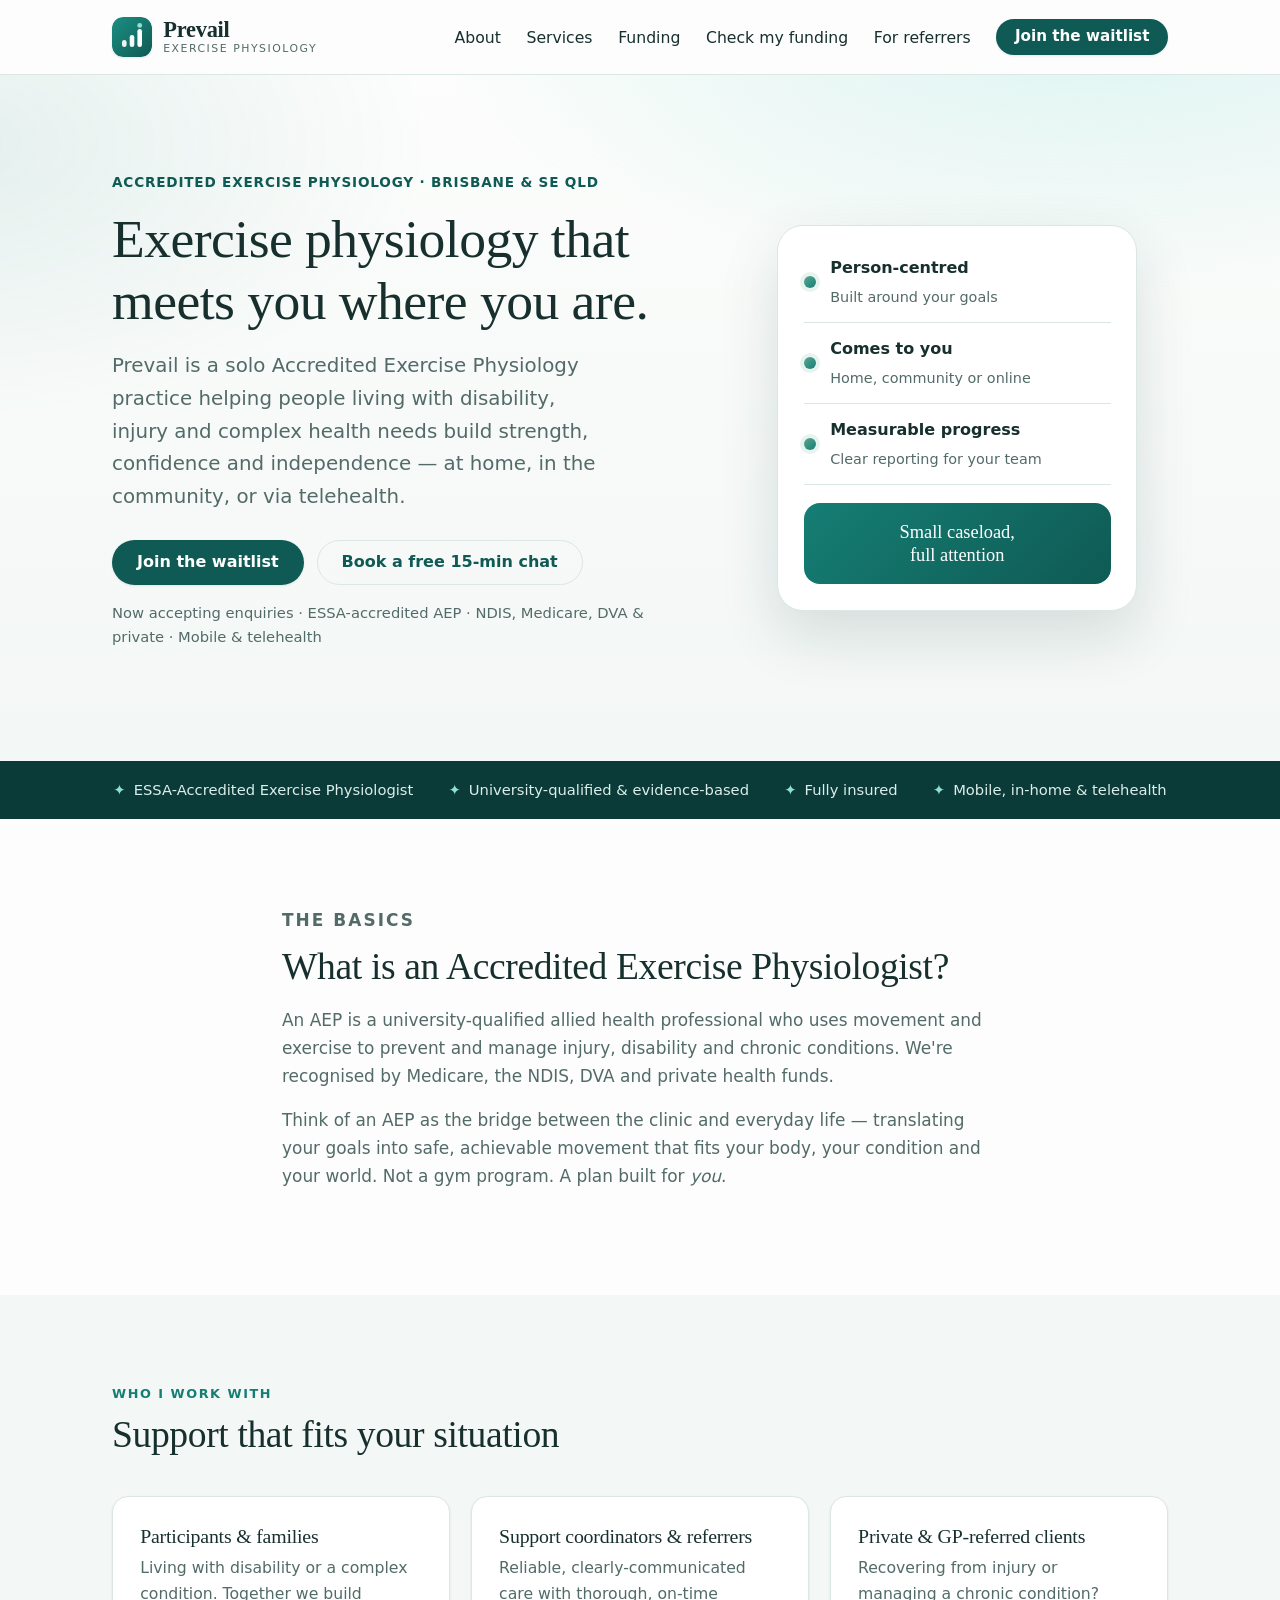
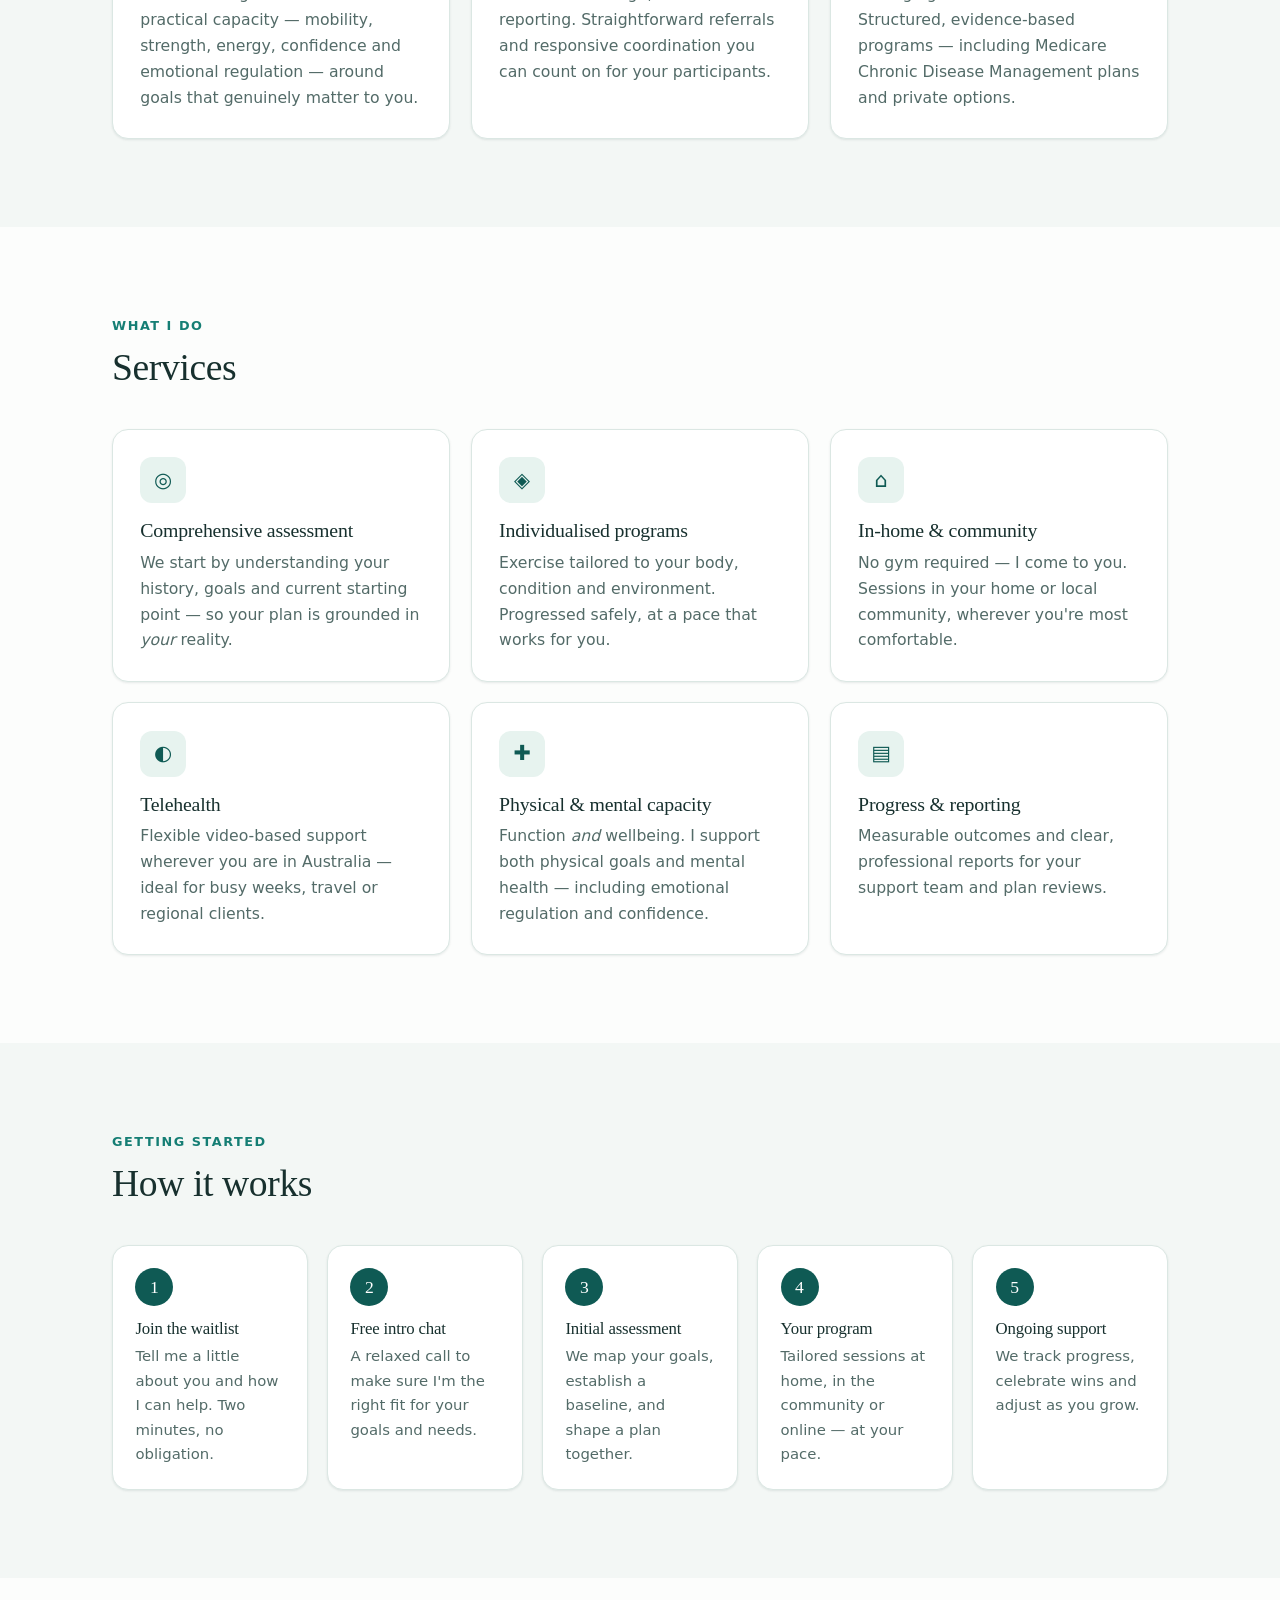
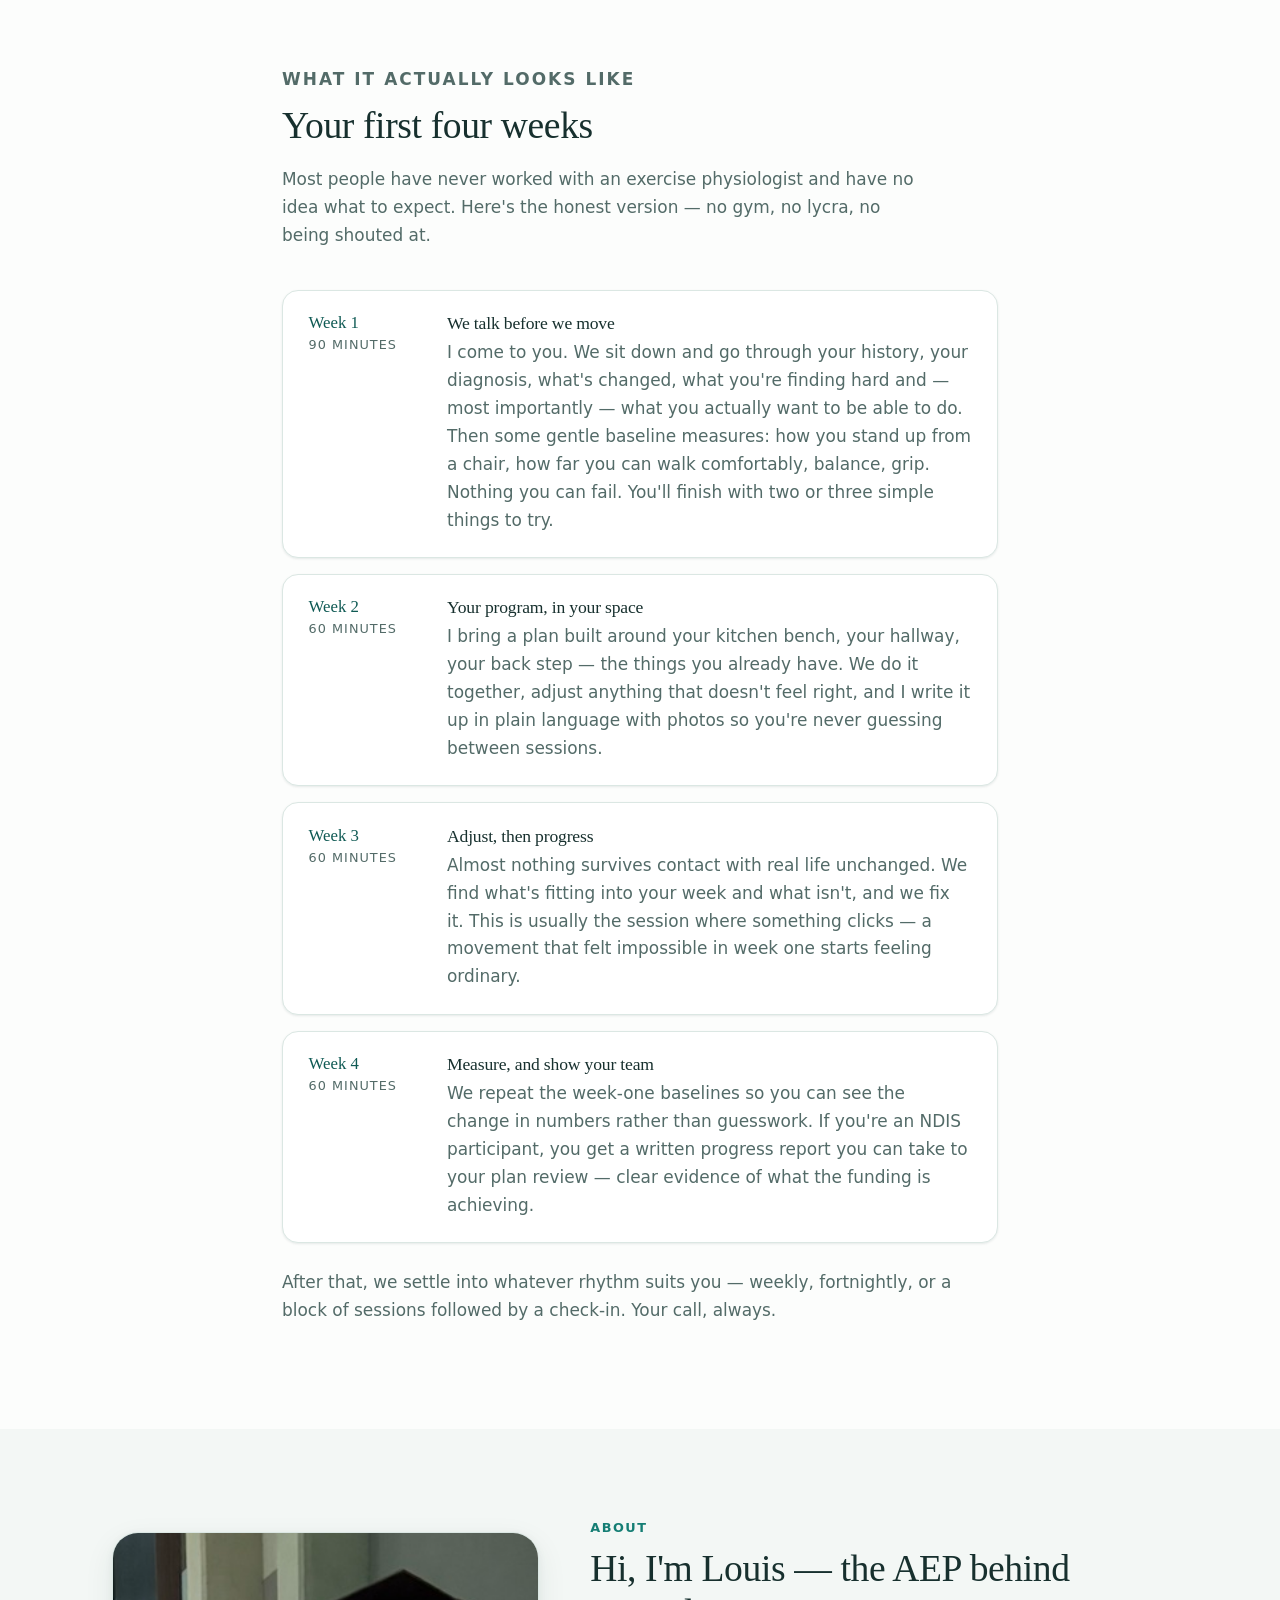
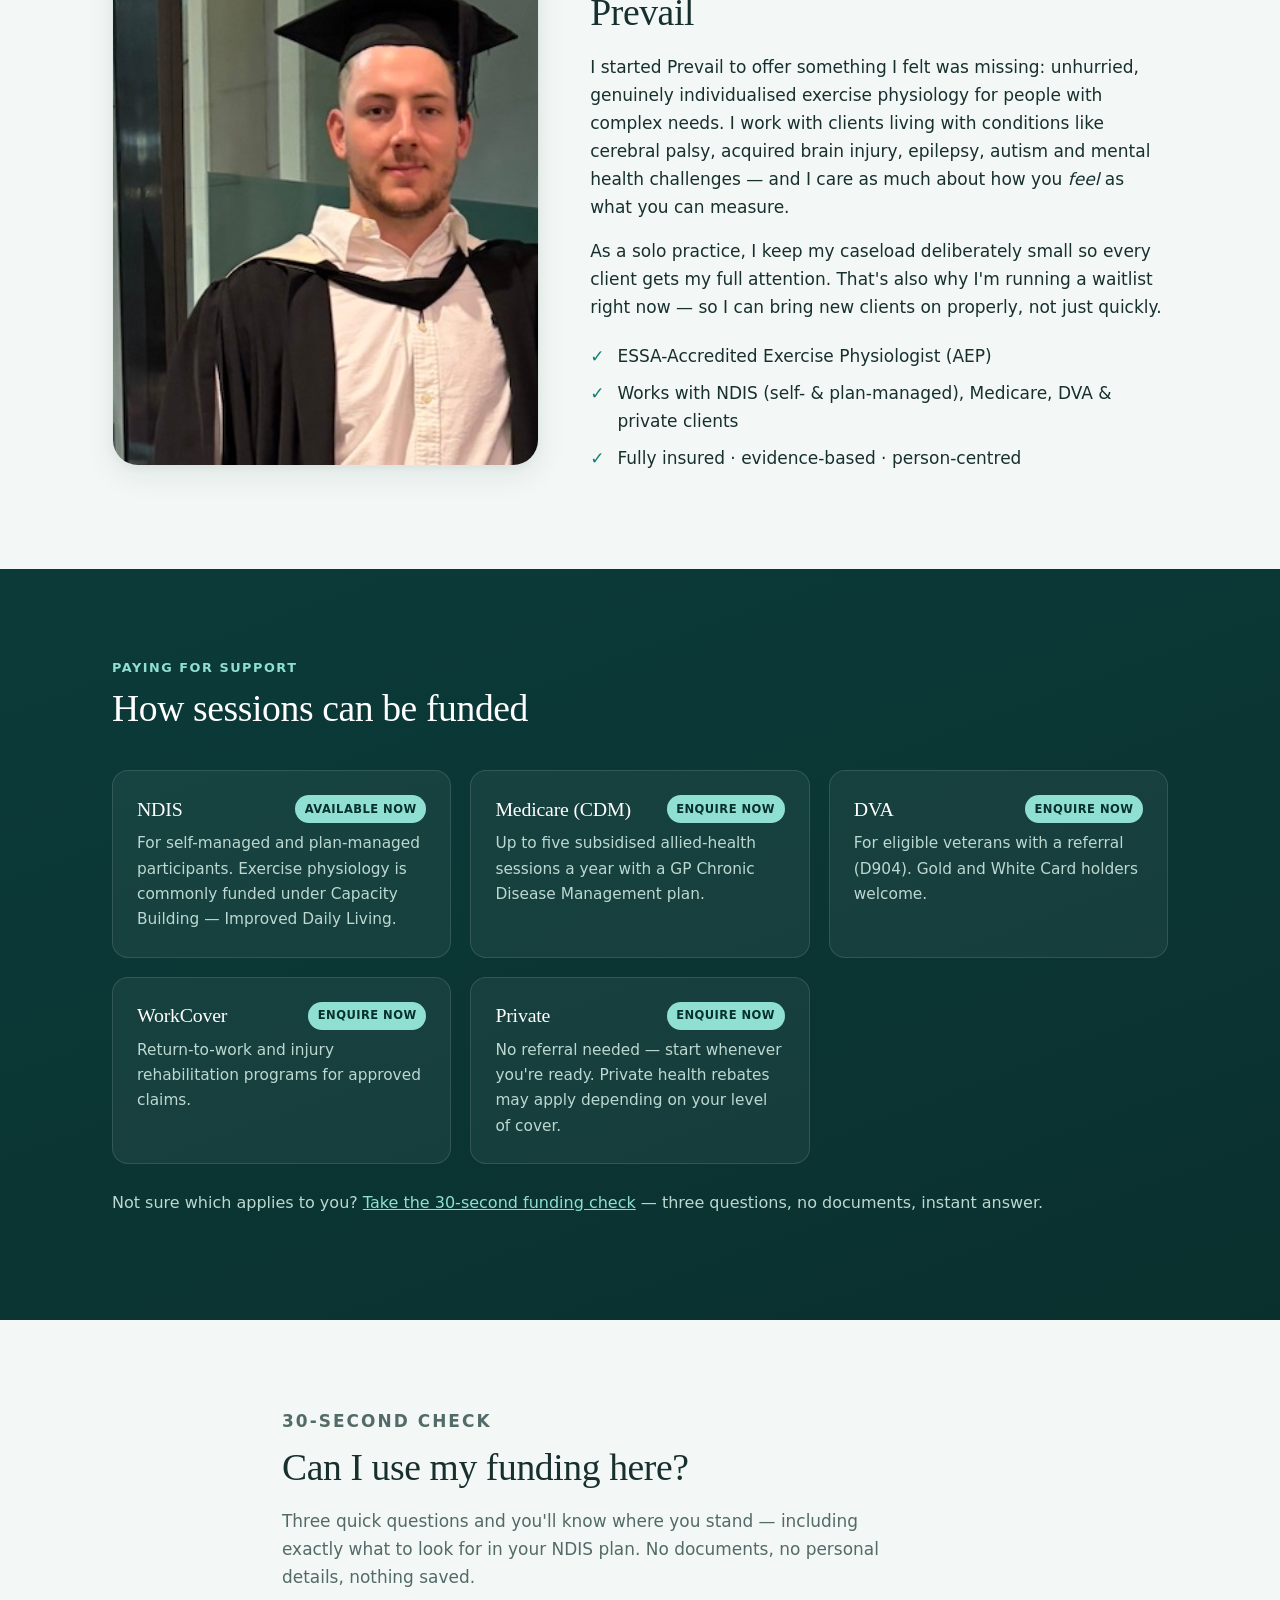
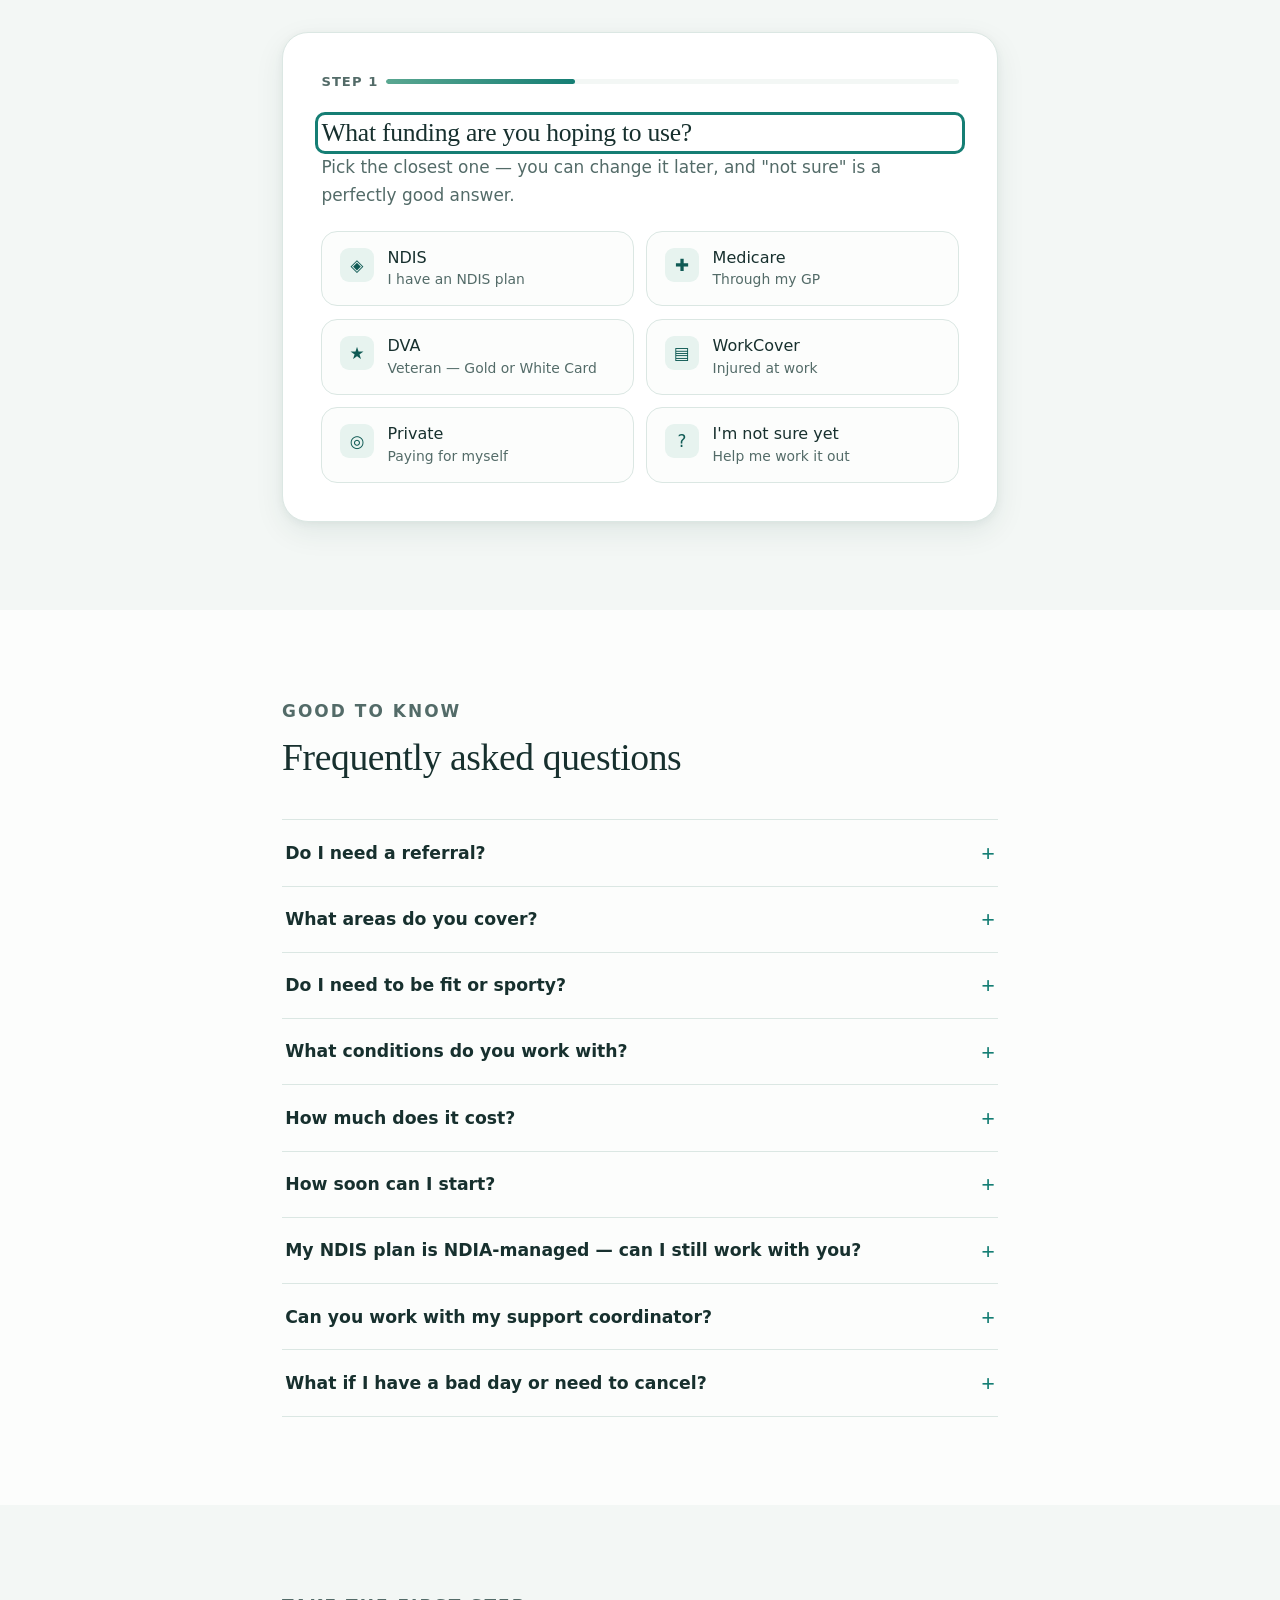
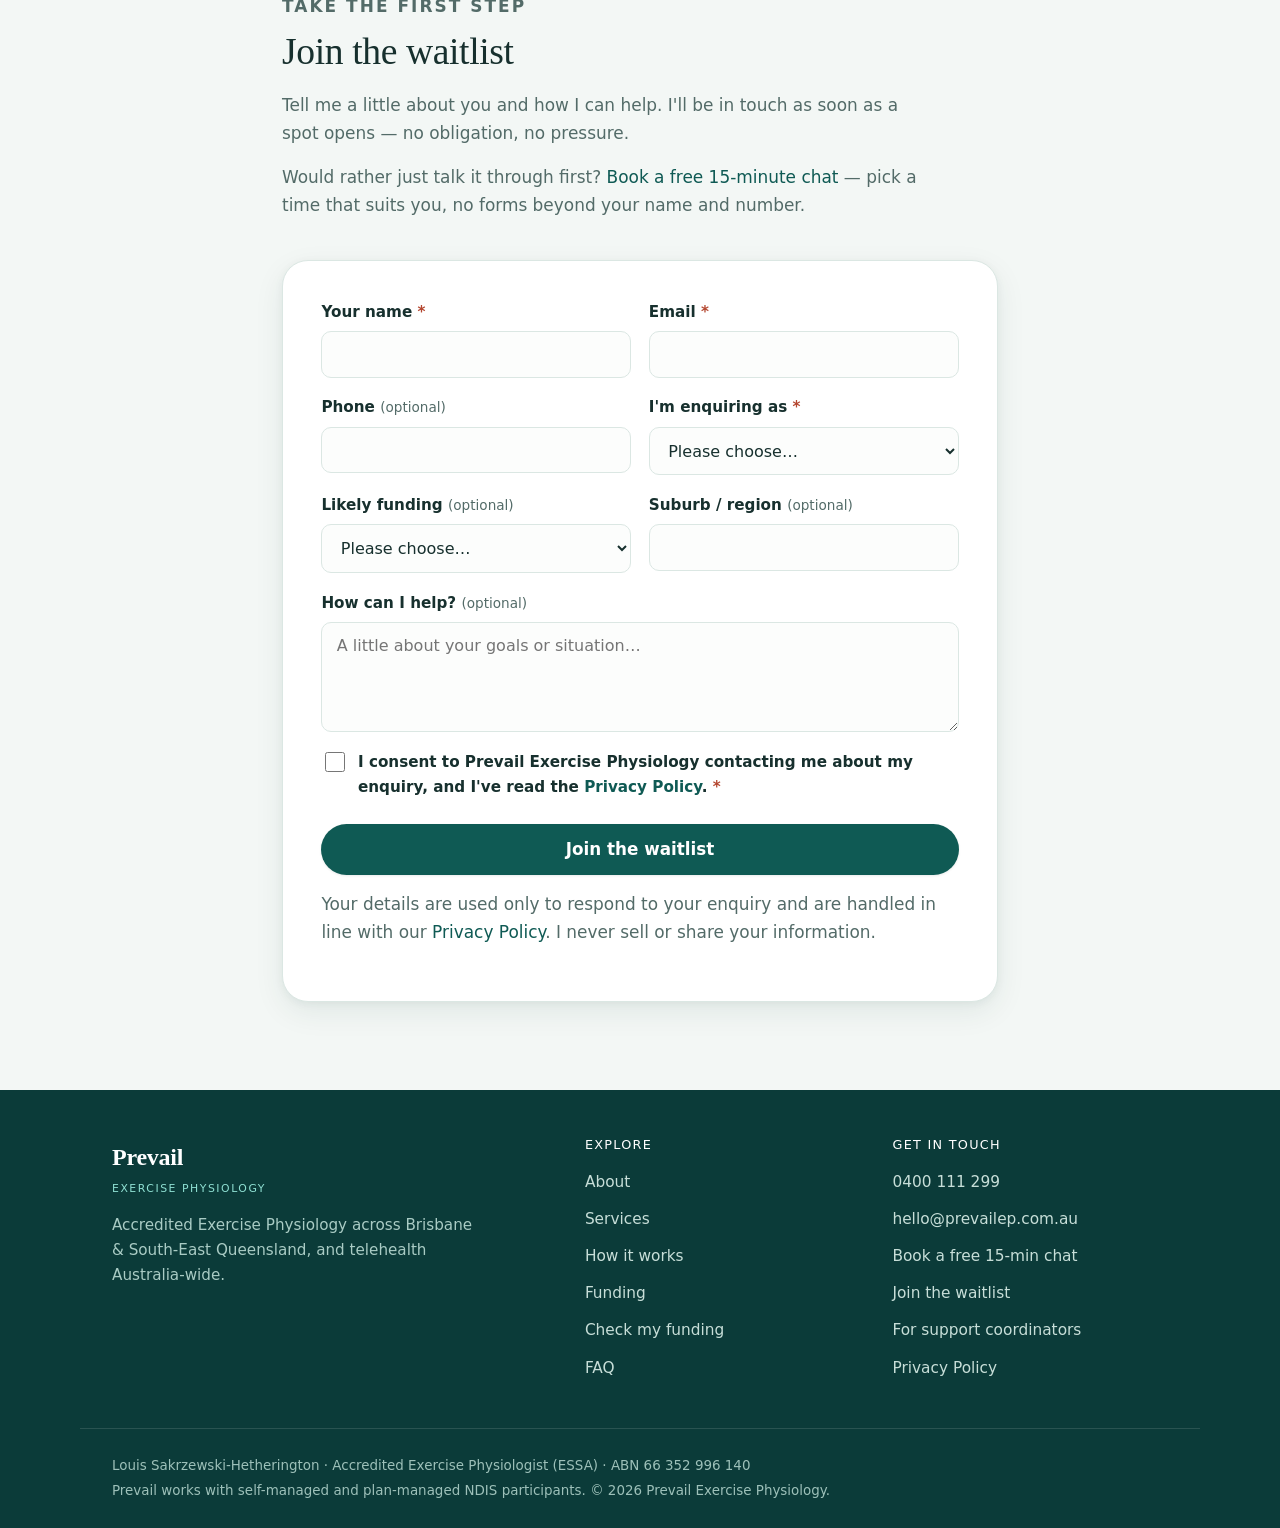
==== commit 35794831: "Move the contact address to hello@prevailep.com.au Swaps the personal Gmail for the Workspace addres" ====
--- a/index.html
+++ b/index.html
@@ -15,6 +15,12 @@
   <meta name="description" content="Mobile, in-home and telehealth exercise physiology for people living with disability, injury and complex health needs. NDIS, Medicare, DVA and private — now accepting enquiries. Check your funding in 30 seconds." />
   <meta name="theme-color" content="#0f5a54" />
   <link rel="canonical" href="https://prevailep.com.au/" />
+
+  <!-- Google Search Console ownership. Needed because analytics.js injects the
+       GA tag at runtime, so Search Console's verifier — which reads the raw
+       HTML and does not run JavaScript — cannot see it. Leave this in place;
+       removing it un-verifies the property. -->
+  <meta name="google-site-verification" content="UrA5N8mx3NF3Gbxfo8d2VDCQlc0TSRhbZi46dWCd7UA" />
 
   <!-- Open Graph / social sharing -->
   <meta property="og:type" content="website" />
@@ -50,9 +56,8 @@
     "description": "Accredited Exercise Physiology for people living with disability, injury and complex health needs. Mobile, in-home and telehealth across Brisbane and South-East Queensland.",
     "url": "https://prevailep.com.au",
     "telephone": "+61400111299",
-    "email": "louissakrzewski123@gmail.com",
+    "email": "hello@prevailep.com.au",
     "areaServed": "Brisbane and South-East Queensland, and telehealth Australia-wide",
-    "medicalSpecialty": "Physiotherapy",
     "priceRange": "$$"
   }
   </script>
@@ -638,7 +643,7 @@
         <h4>Get in touch</h4>
         <ul>
           <li><a href="tel:+61400111299">0400 111 299</a></li>
-          <li><a href="mailto:louissakrzewski123@gmail.com">louissakrzewski123@gmail.com</a></li>
+          <li><a href="mailto:hello@prevailep.com.au">hello@prevailep.com.au</a></li>
           <li><a href="booking.html">Book a free 15-min chat</a></li>
           <li><a href="#waitlist">Join the waitlist</a></li>
           <li><a href="for-referrers.html">For support coordinators</a></li>
--- a/styles.css
+++ b/styles.css
@@ -393,6 +393,24 @@
    ===================================================================== */
 .booking { background: var(--white); border: 1px solid var(--line); border-radius: var(--radius-lg); padding: clamp(1.4rem, 4vw, 2.4rem); box-shadow: var(--shadow); }
 .booking-tz { display: inline-flex; align-items: center; gap: .45rem; font-size: .86rem; font-weight: 600; color: var(--brand-dark); background: var(--brand-tint); padding: .4rem .8rem; border-radius: 999px; margin-bottom: 1.4rem; }
+.booking-note { color: var(--muted); font-size: .95rem; margin: 0 0 1.2rem; }
+
+/* Cal.com widget mount. Less padding than .booking because the widget
+   brings its own — the card here is just the frame around it. The
+   min-height stops the page jumping as the iframe sizes itself, and
+   Cal's own styles drive everything inside.
+
+   Named .cal-mount, not .cal-embed: Cal gives its own injected iframe
+   class="cal-embed", so that name would style the iframe as a second
+   card — doubled border, doubled shadow, and a 620px floor on an
+   element that sizes itself. */
+.cal-mount {
+  background: var(--white); border: 1px solid var(--line);
+  border-radius: var(--radius-lg); padding: clamp(.5rem, 2vw, 1rem);
+  box-shadow: var(--shadow); overflow: hidden; min-height: 620px;
+}
+.cal-mount iframe { width: 100%; border: 0; }
+@media (max-width: 640px) { .cal-mount { min-height: 760px; } }
 .booking-label { font-weight: 600; font-size: .95rem; margin: 0 0 .7rem; color: var(--ink); }
 
 /* Horizontal day strip; scrolls on narrow screens rather than wrapping. */
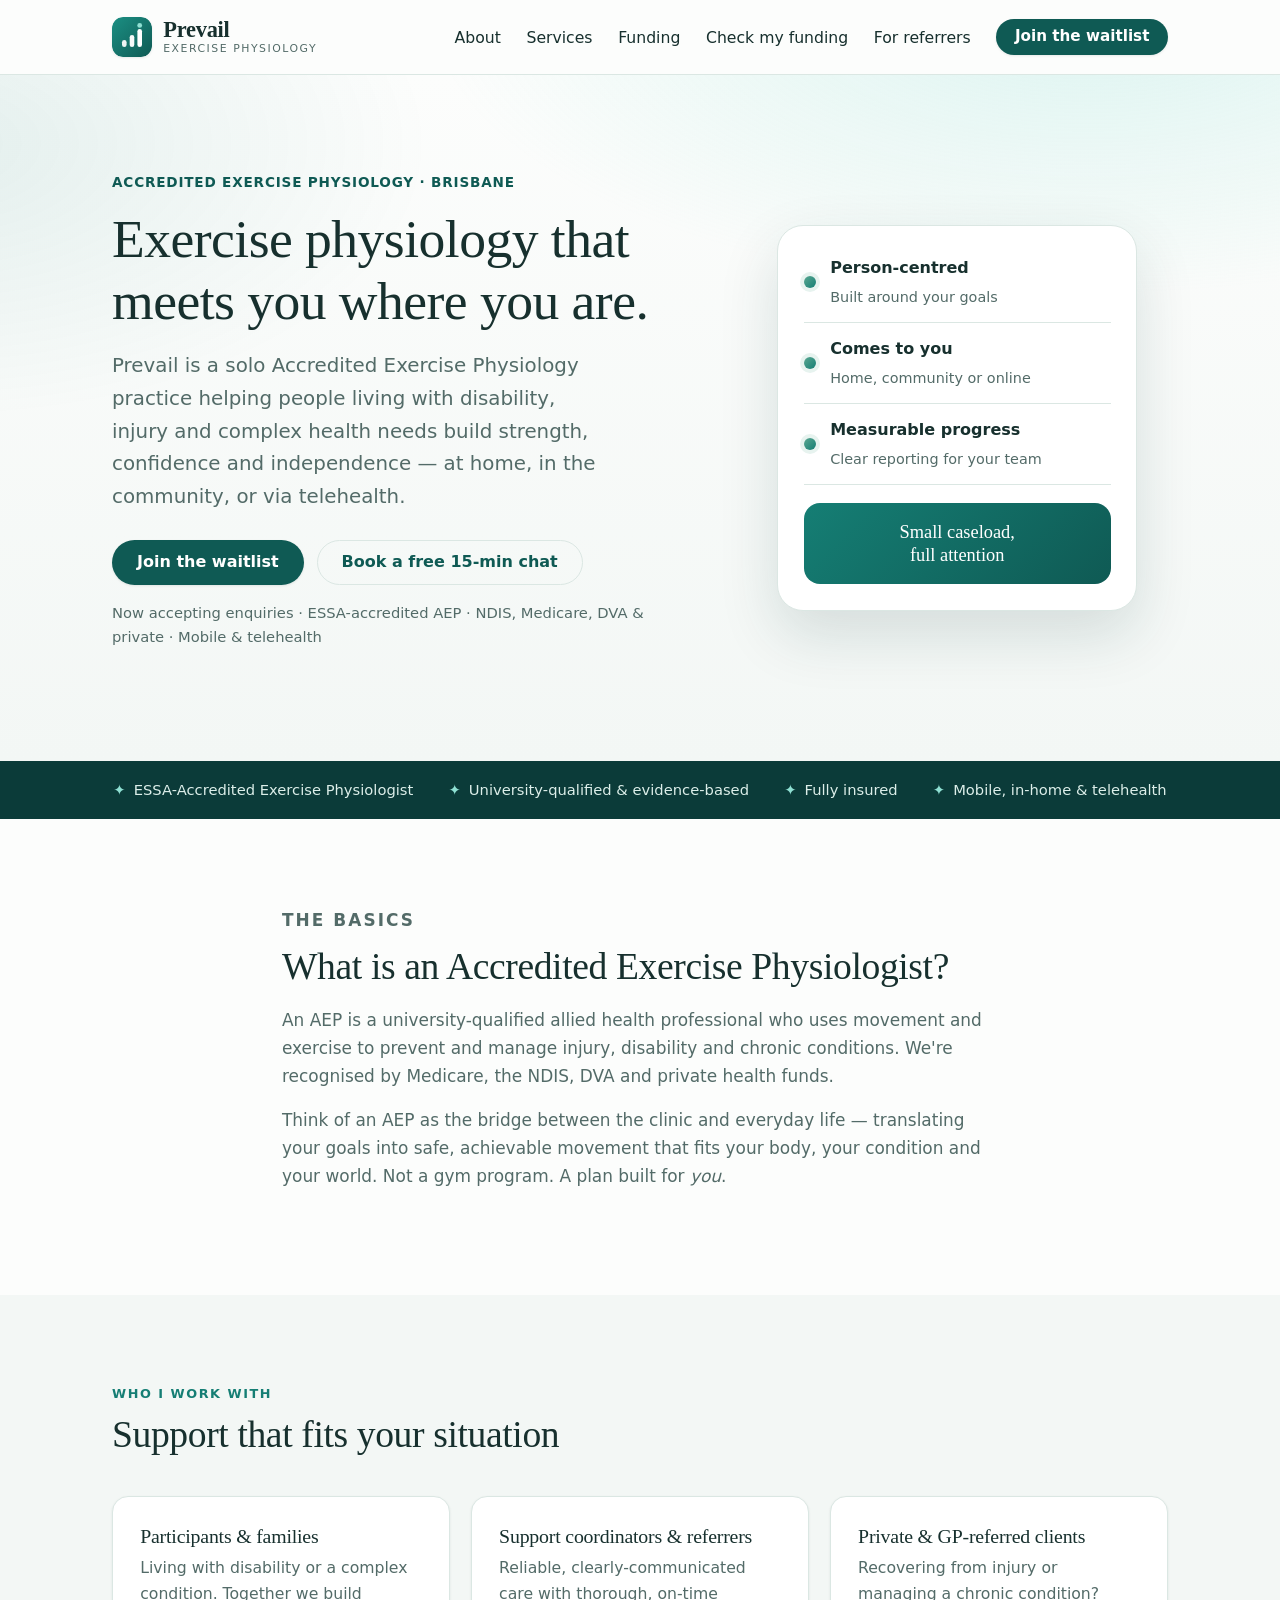
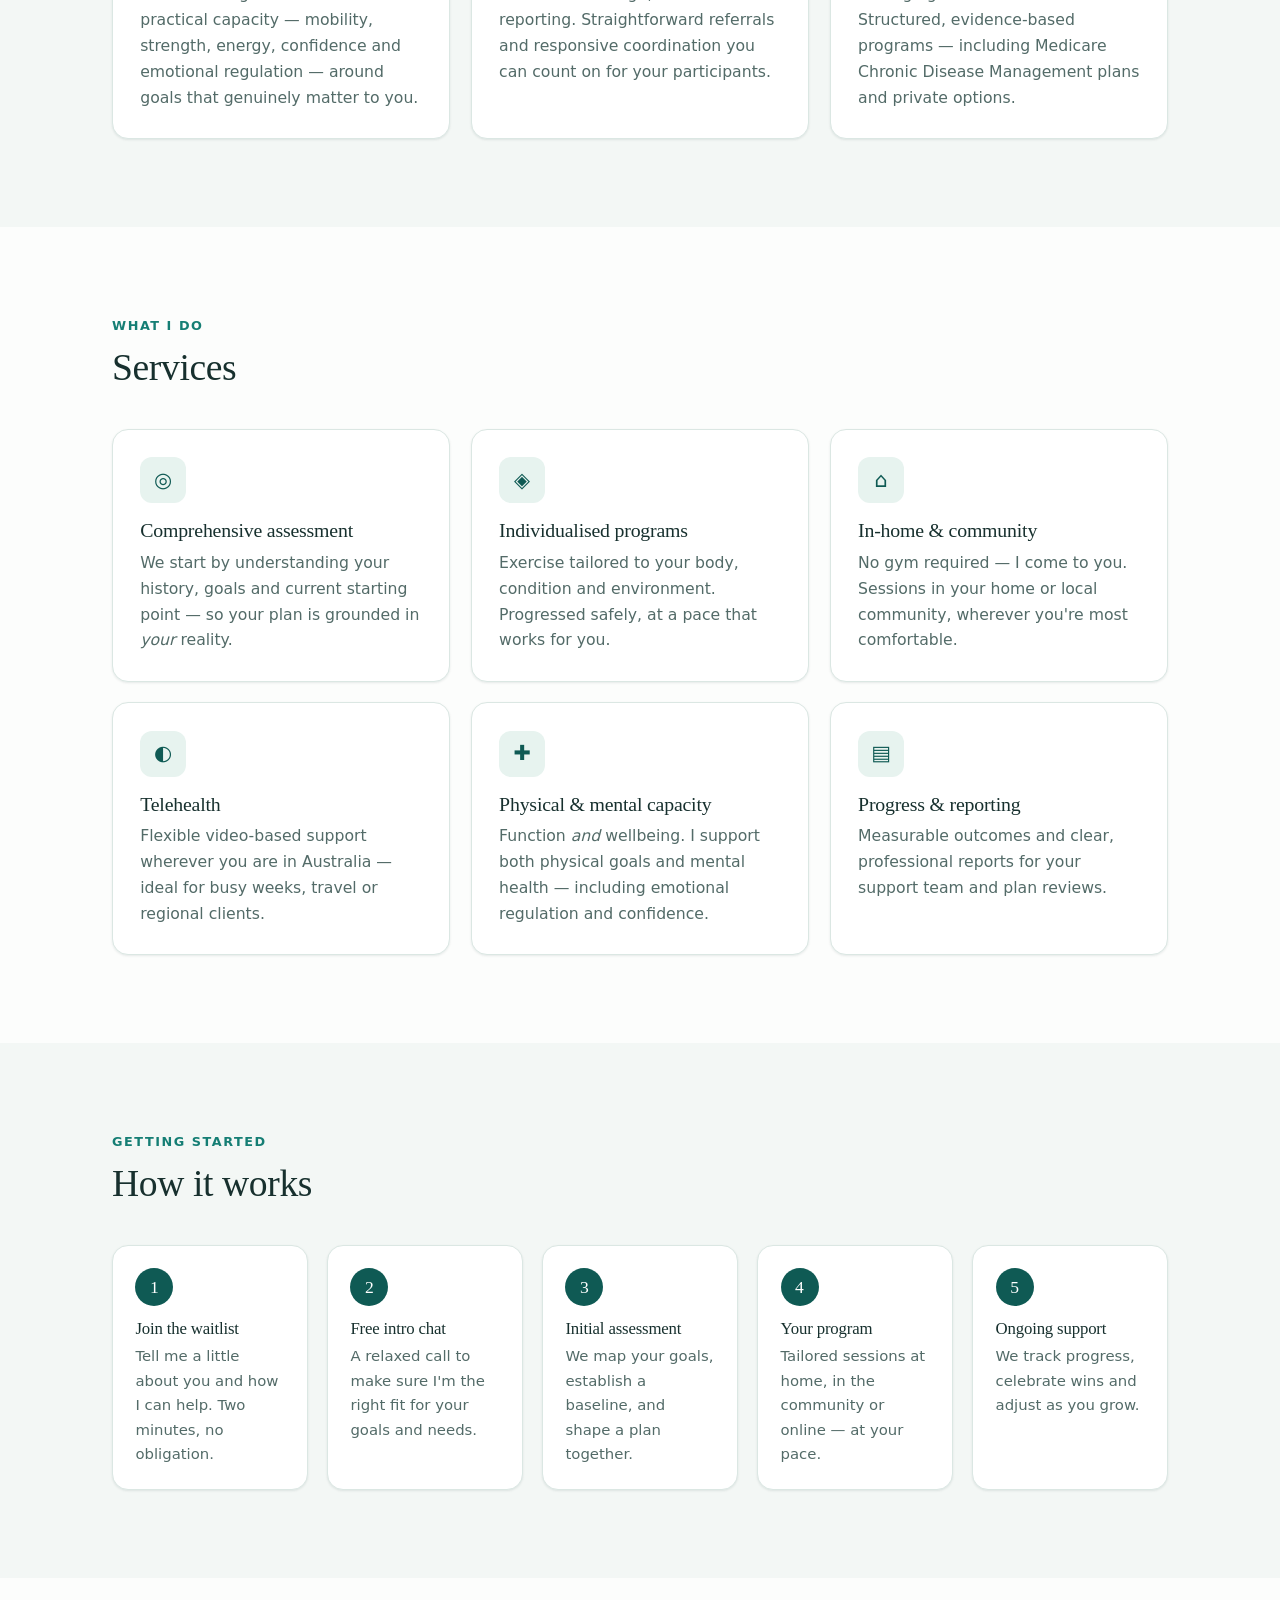
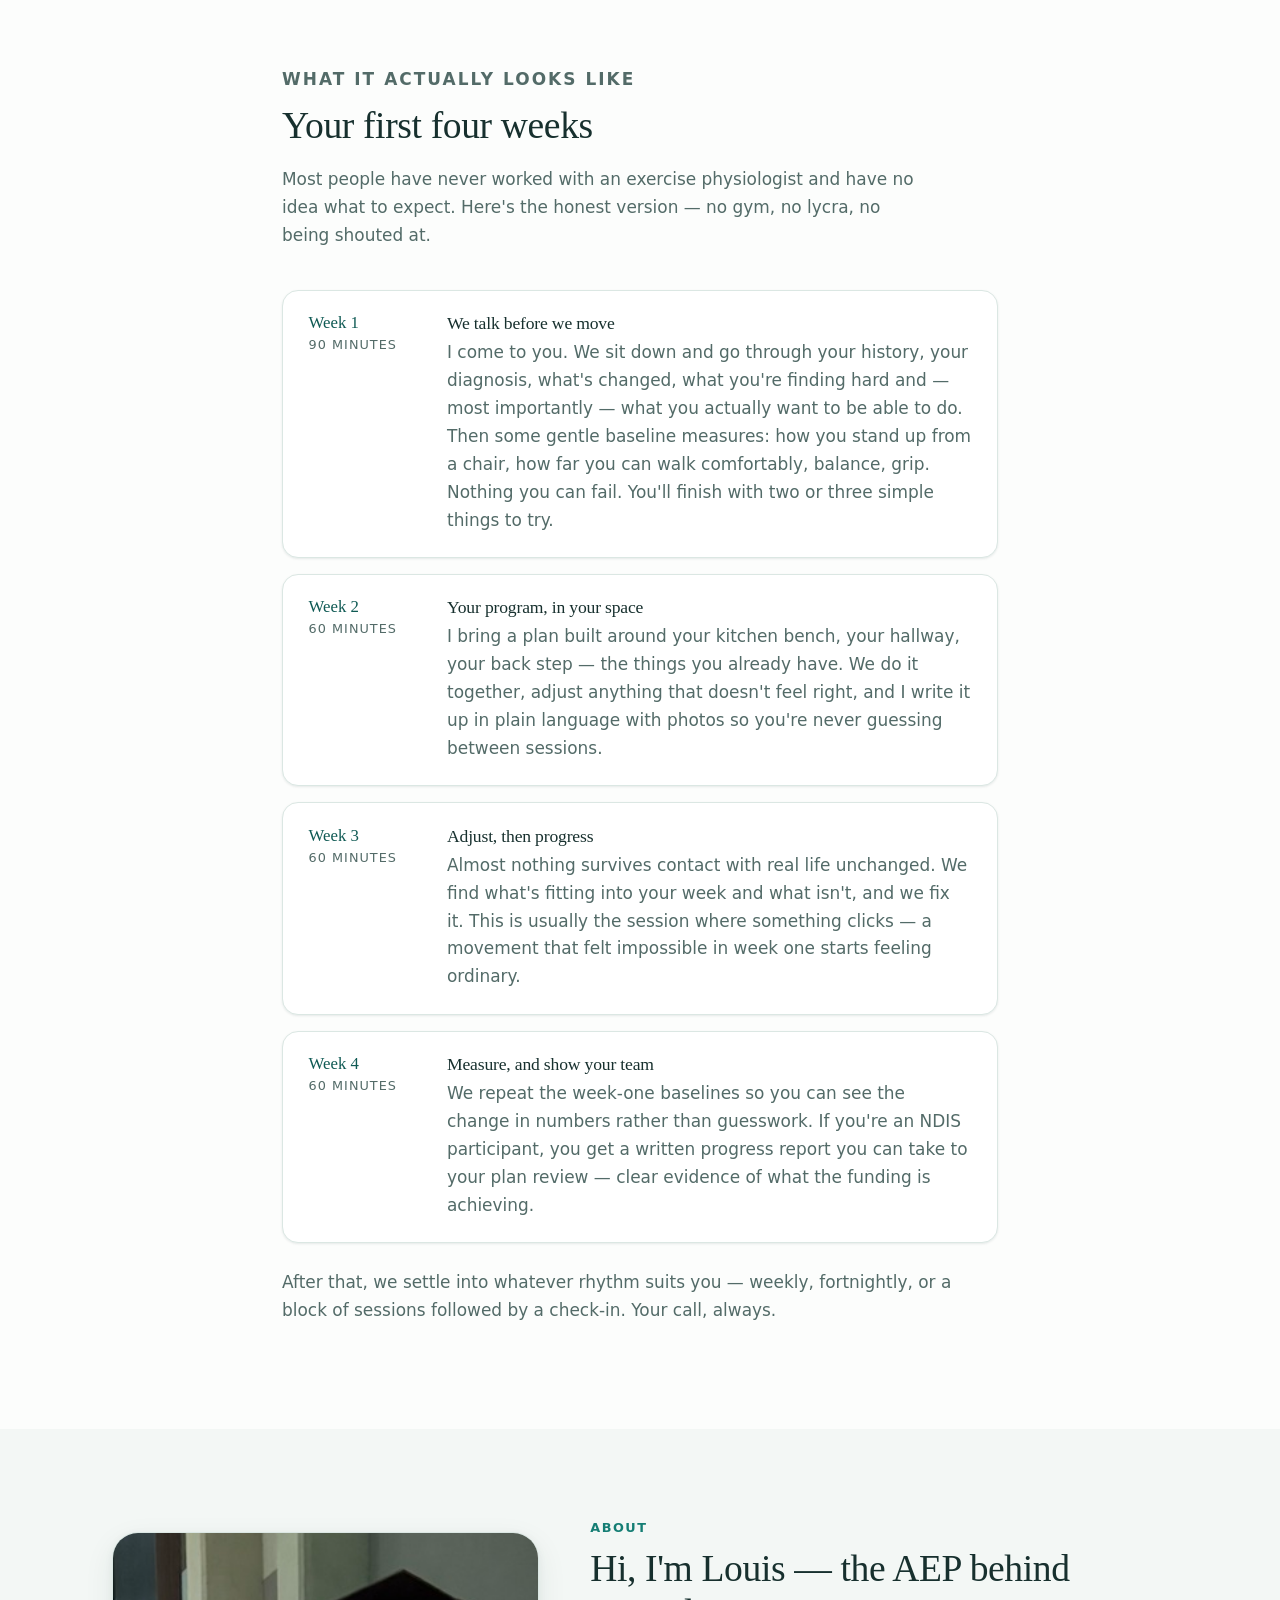
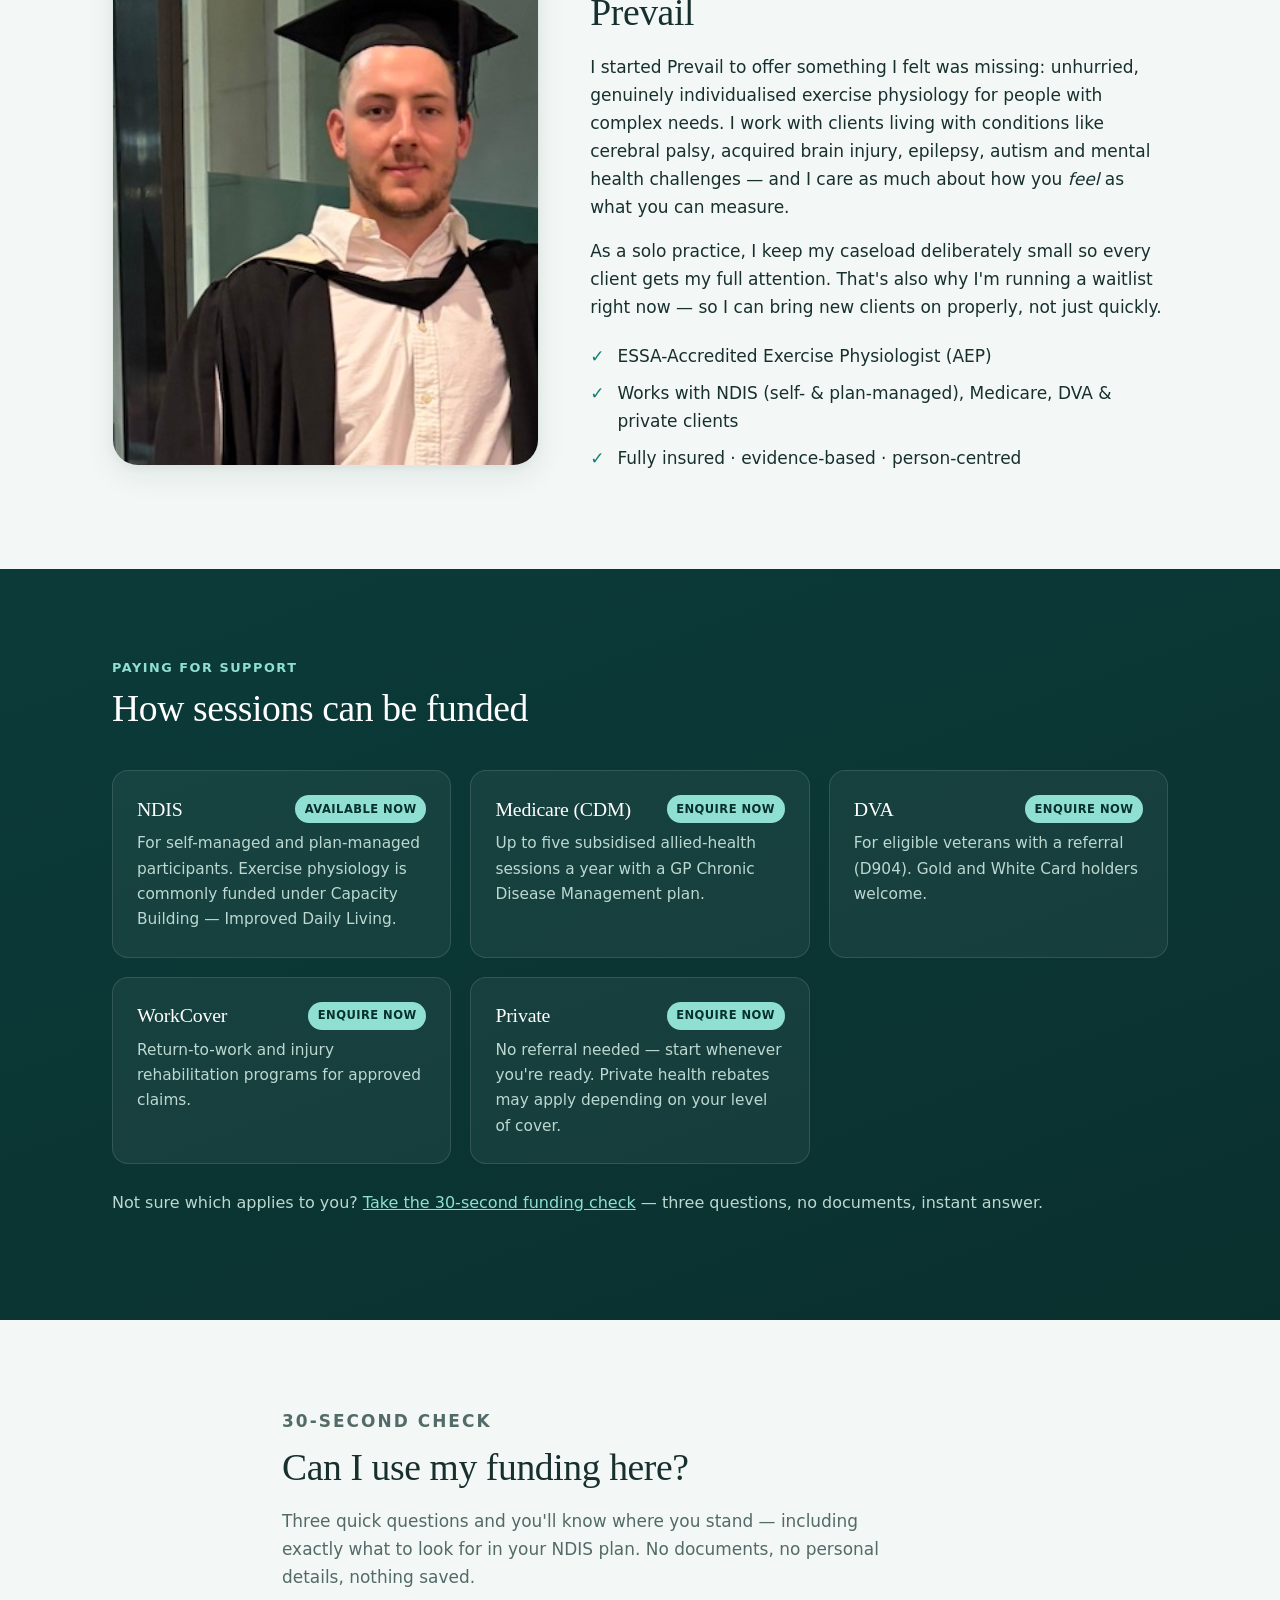
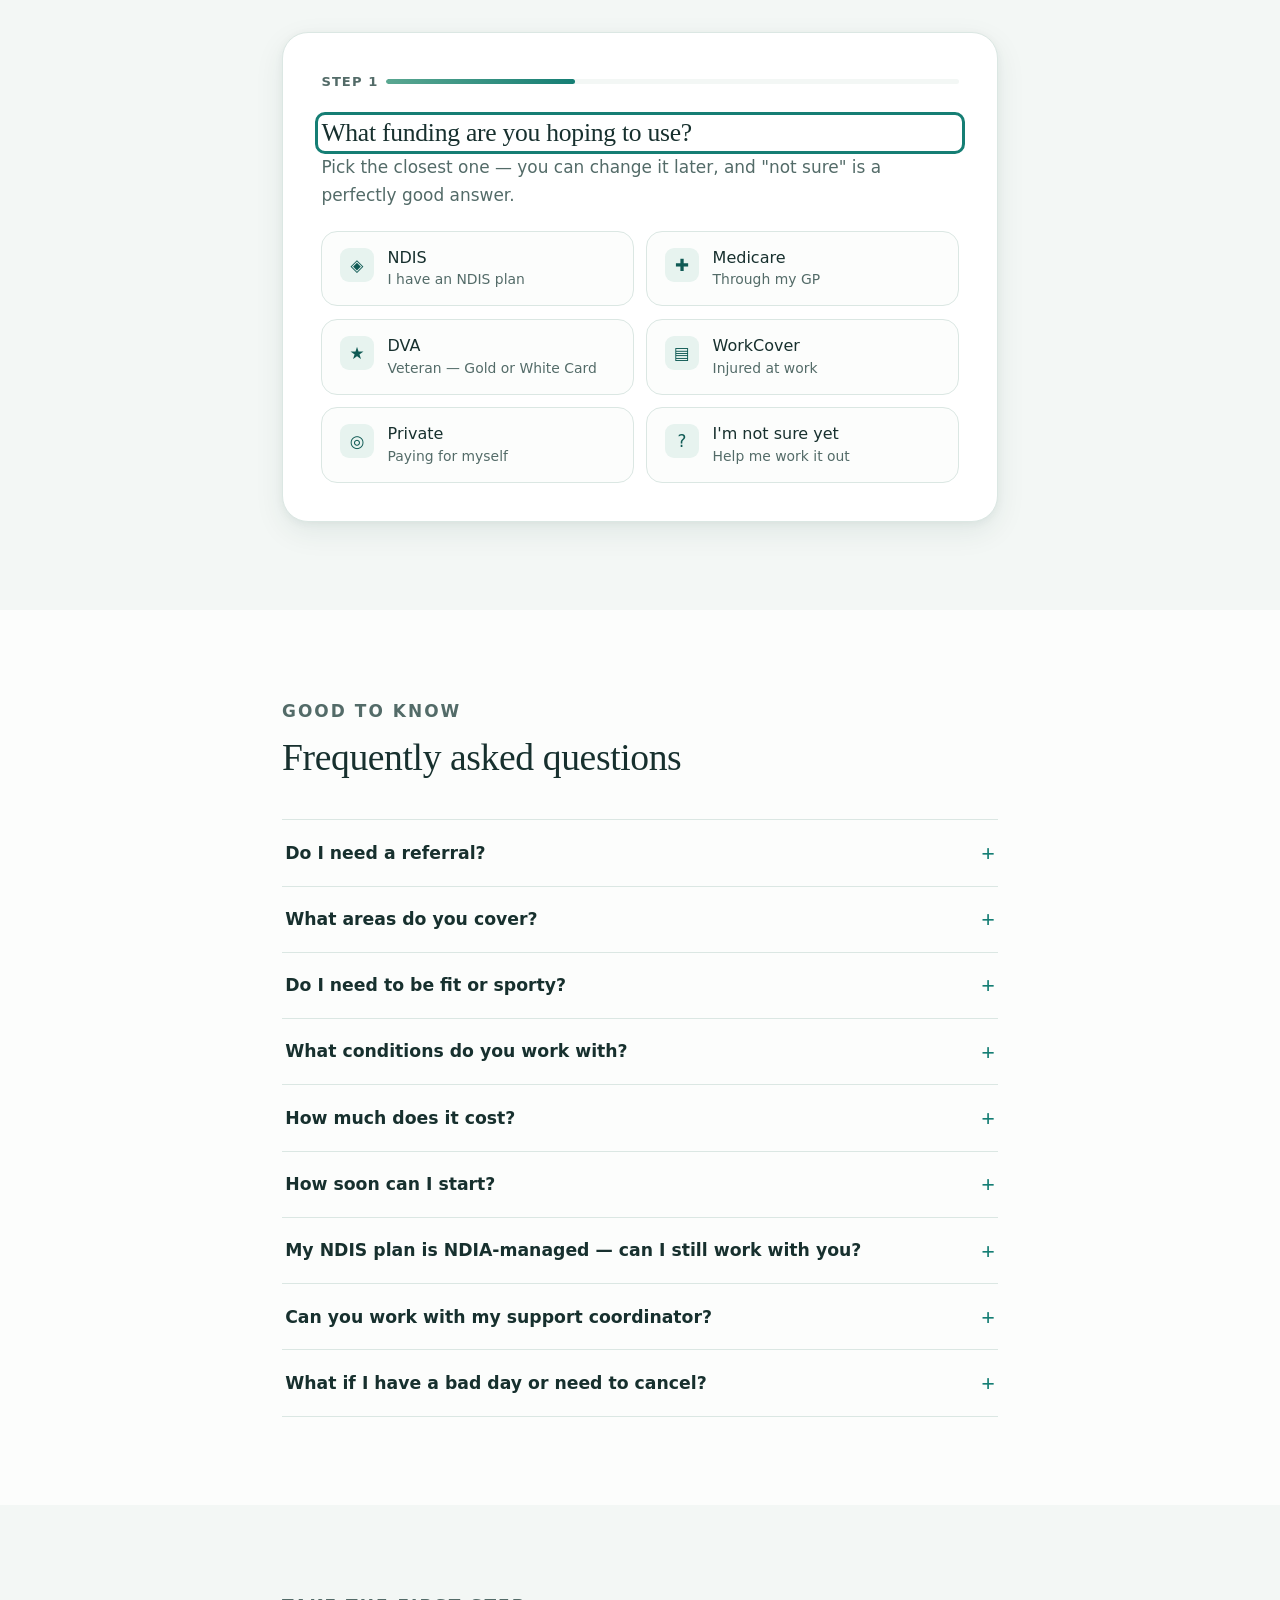
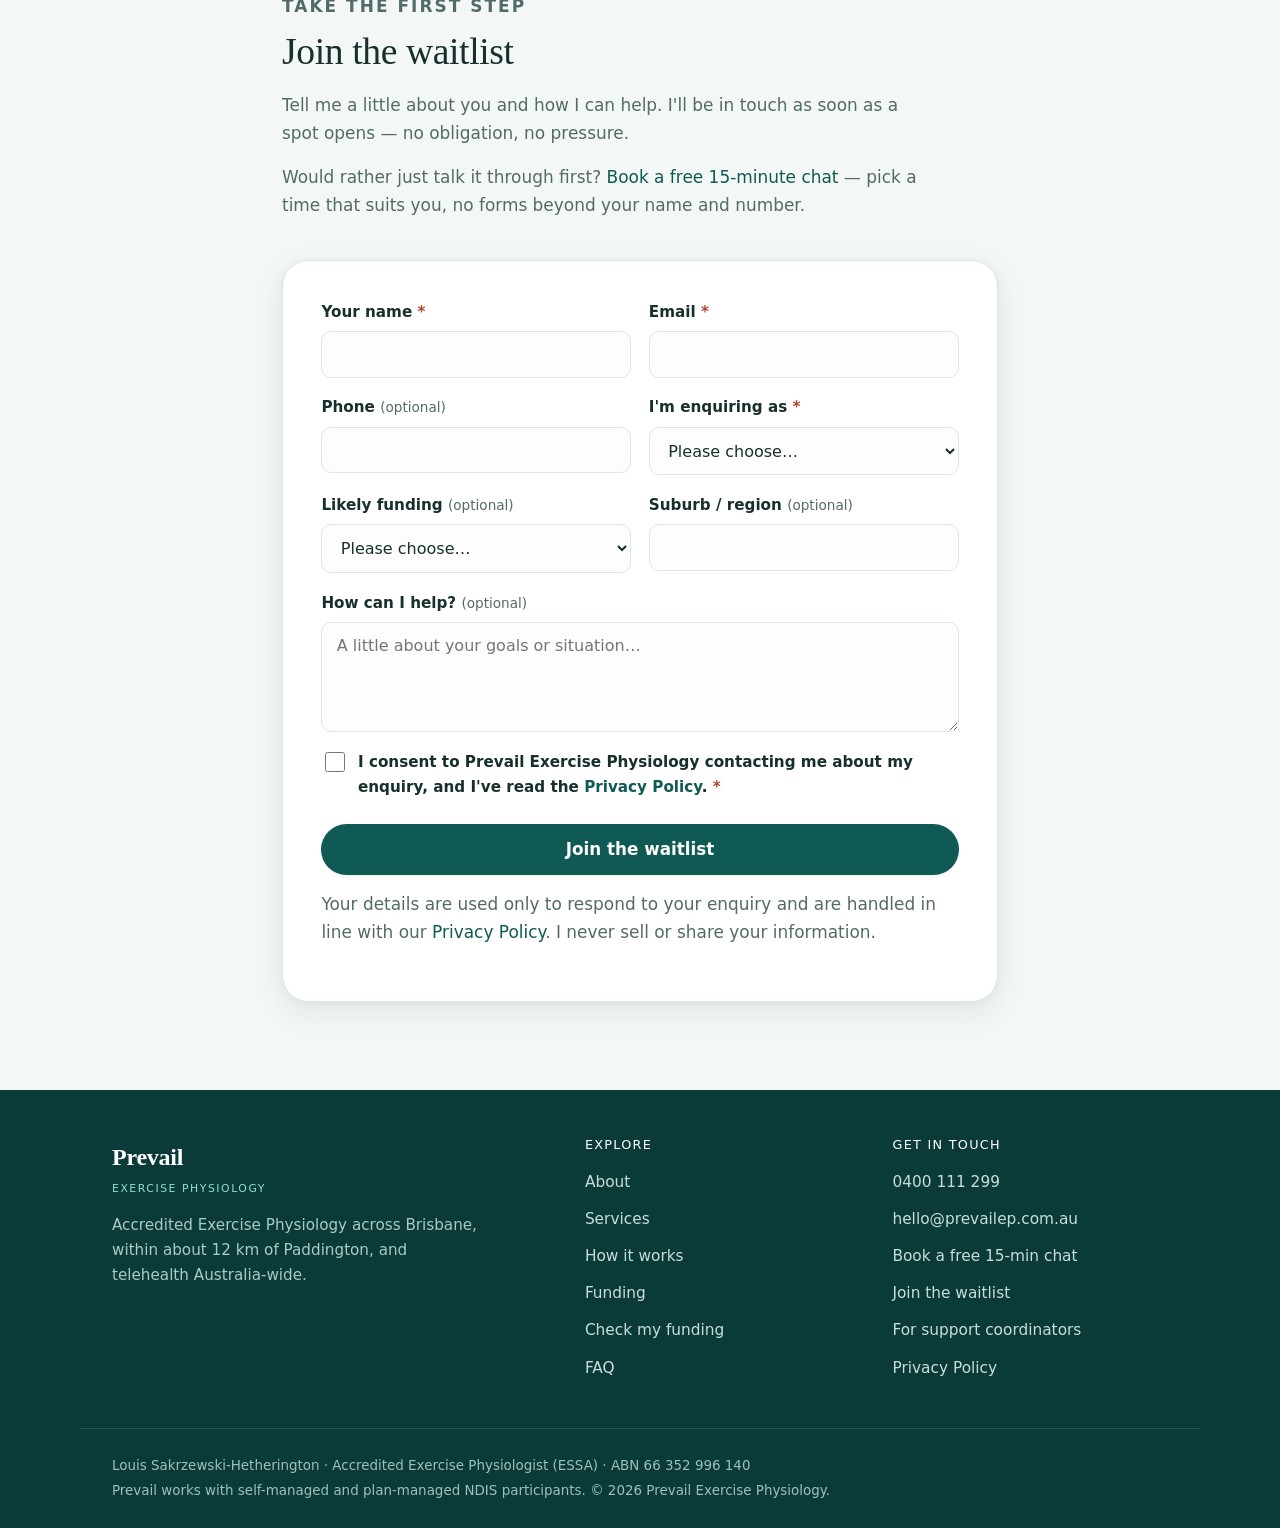
==== commit 080b4842: "Set the service area to 12 km from Paddington, and point forms at the new inbox Two changes that bel" ====
--- a/index.html
+++ b/index.html
@@ -11,7 +11,7 @@
   <meta name="referrer" content="strict-origin-when-cross-origin" />
 
   <meta name="viewport" content="width=device-width, initial-scale=1.0" />
-  <title>Prevail Exercise Physiology | Accredited Exercise Physiologist — Brisbane &amp; SE QLD</title>
+  <title>Prevail Exercise Physiology | Accredited Exercise Physiologist — Brisbane</title>
   <meta name="description" content="Mobile, in-home and telehealth exercise physiology for people living with disability, injury and complex health needs. NDIS, Medicare, DVA and private — now accepting enquiries. Check your funding in 30 seconds." />
   <meta name="theme-color" content="#0f5a54" />
   <link rel="canonical" href="https://prevailep.com.au/" />
@@ -53,11 +53,26 @@
     "@context": "https://schema.org",
     "@type": "MedicalBusiness",
     "name": "Prevail Exercise Physiology",
-    "description": "Accredited Exercise Physiology for people living with disability, injury and complex health needs. Mobile, in-home and telehealth across Brisbane and South-East Queensland.",
+    "description": "Accredited Exercise Physiology for people living with disability, injury and complex health needs. Mobile and in-home within about 12 km of Paddington, Brisbane, plus telehealth Australia-wide.",
     "url": "https://prevailep.com.au",
     "telephone": "+61400111299",
     "email": "hello@prevailep.com.au",
-    "areaServed": "Brisbane and South-East Queensland, and telehealth Australia-wide",
+    "address": {
+      "@type": "PostalAddress",
+      "addressLocality": "Paddington",
+      "addressRegion": "QLD",
+      "postalCode": "4064",
+      "addressCountry": "AU"
+    },
+    "areaServed": {
+      "@type": "GeoCircle",
+      "geoMidpoint": {
+        "@type": "GeoCoordinates",
+        "latitude": -27.4606,
+        "longitude": 152.9963
+      },
+      "geoRadius": "12000"
+    },
     "priceRange": "$$"
   }
   </script>
@@ -90,7 +105,7 @@
         "name": "What areas does Prevail cover?",
         "acceptedAnswer": {
           "@type": "Answer",
-          "text": "In-home and community sessions across Brisbane and South-East Queensland, including Logan, Redlands, Ipswich and Moreton Bay, plus telehealth for clients anywhere in Australia."
+          "text": "In-home and community sessions across Brisbane, within about 12 km of Paddington — that covers the inner suburbs plus the inner north, west, south and near east. Telehealth for clients anywhere in Australia. If you are just outside that, ask anyway."
         }
       },
       {
@@ -173,7 +188,7 @@
     <section class="hero">
       <div class="container hero-inner">
         <div class="hero-copy">
-          <p class="eyebrow">Accredited Exercise Physiology · Brisbane &amp; SE QLD</p>
+          <p class="eyebrow">Accredited Exercise Physiology · Brisbane</p>
           <h1>Exercise physiology that meets you where you are.</h1>
           <p class="lead">Prevail is a solo Accredited Exercise Physiology practice helping people living with disability, injury and complex health needs build strength, confidence and independence — at home, in the community, or via telehealth.</p>
           <div class="hero-actions">
@@ -490,7 +505,7 @@
           </details>
           <details>
             <summary>What areas do you cover?</summary>
-            <div class="faq-body"><p>In-home and community sessions across Brisbane and South-East Queensland, plus telehealth for clients anywhere in Australia.</p></div>
+            <div class="faq-body"><p>In-home and community sessions across Brisbane, within about 12&nbsp;km of Paddington — that covers the inner suburbs plus the inner north, west, south and near east. Telehealth for clients anywhere in Australia. If you&rsquo;re just outside that, ask anyway.</p></div>
           </details>
           <details>
             <summary>Do I need to be fit or sporty?</summary>
@@ -540,7 +555,7 @@
               data-segments="enquiring_as,funding"
               data-success="Thank you — you're on the waitlist. I'll be in touch as soon as a spot opens.">
           <!-- Web3Forms config -->
-          <input type="hidden" name="access_key" value="18d2da56-0898-432a-a40b-cee9866d1ed1" />
+          <input type="hidden" name="access_key" value="93210d81-c28c-47c1-9651-b04172fda6cb" />
           <input type="hidden" name="subject" value="New Prevail waitlist enquiry" />
           <input type="hidden" name="from_name" value="Prevail EP Website" />
           <!-- Honeypot spam trap (leave empty) -->
@@ -626,7 +641,7 @@
       <div class="footer-brand">
         <span class="brand-name">Prevail</span>
         <span class="brand-sub">Exercise Physiology</span>
-        <p class="footer-tag">Accredited Exercise Physiology across Brisbane &amp; South-East Queensland, and telehealth Australia-wide.</p>
+        <p class="footer-tag">Accredited Exercise Physiology across Brisbane, within about 12&nbsp;km of Paddington, and telehealth Australia-wide.</p>
       </div>
       <div class="footer-col">
         <h4>Explore</h4>
